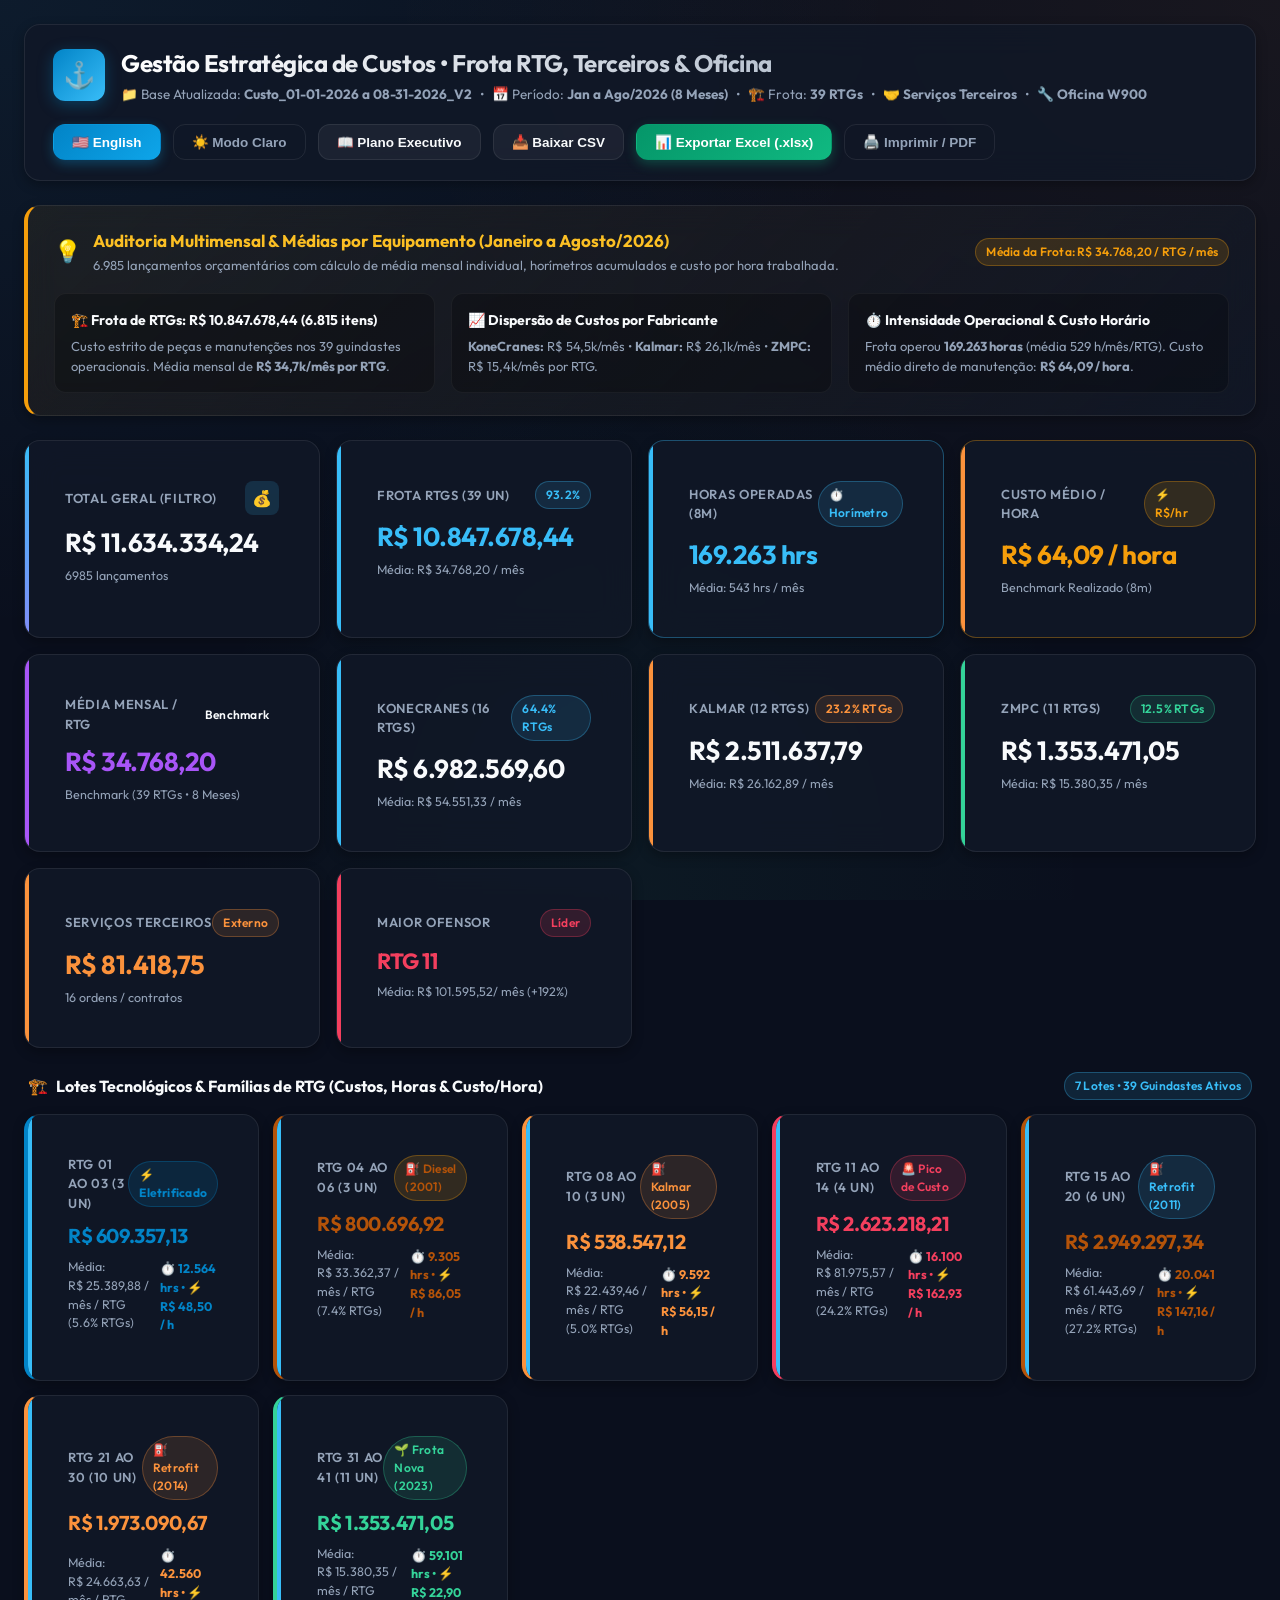
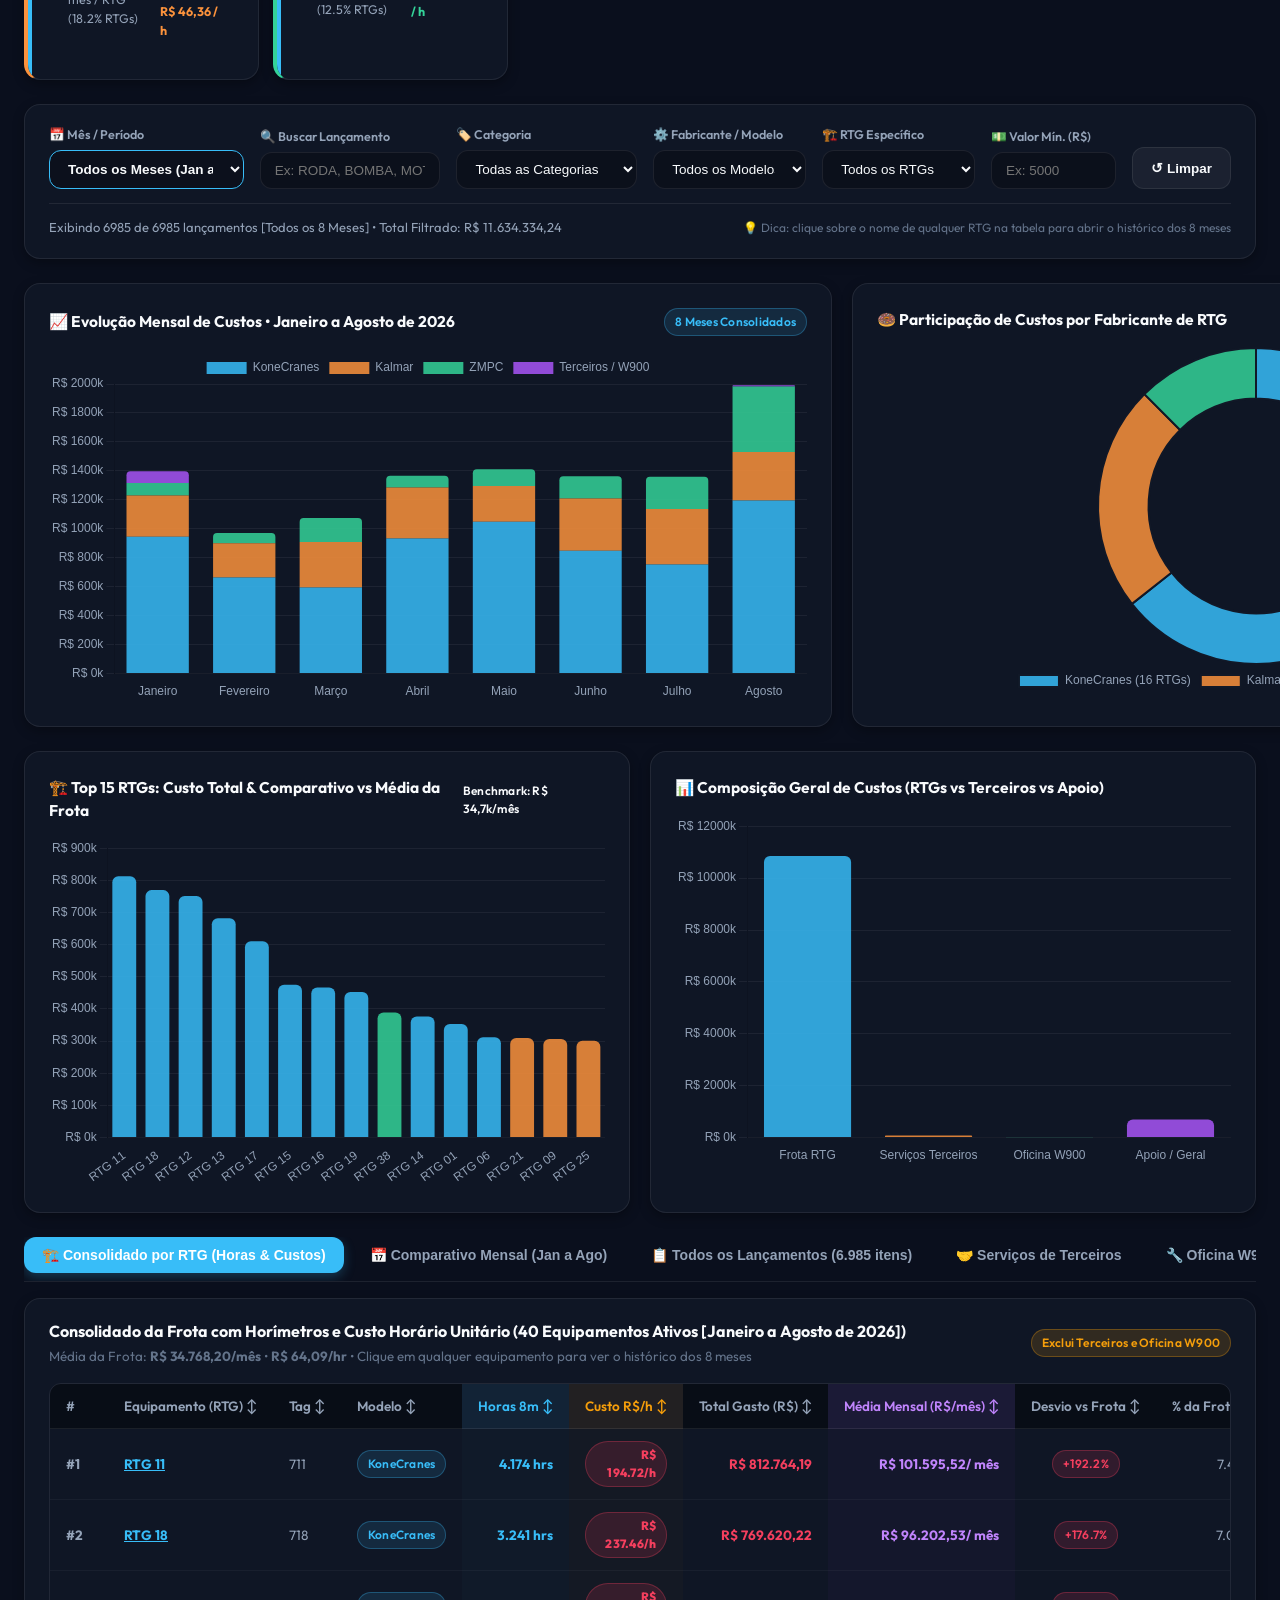
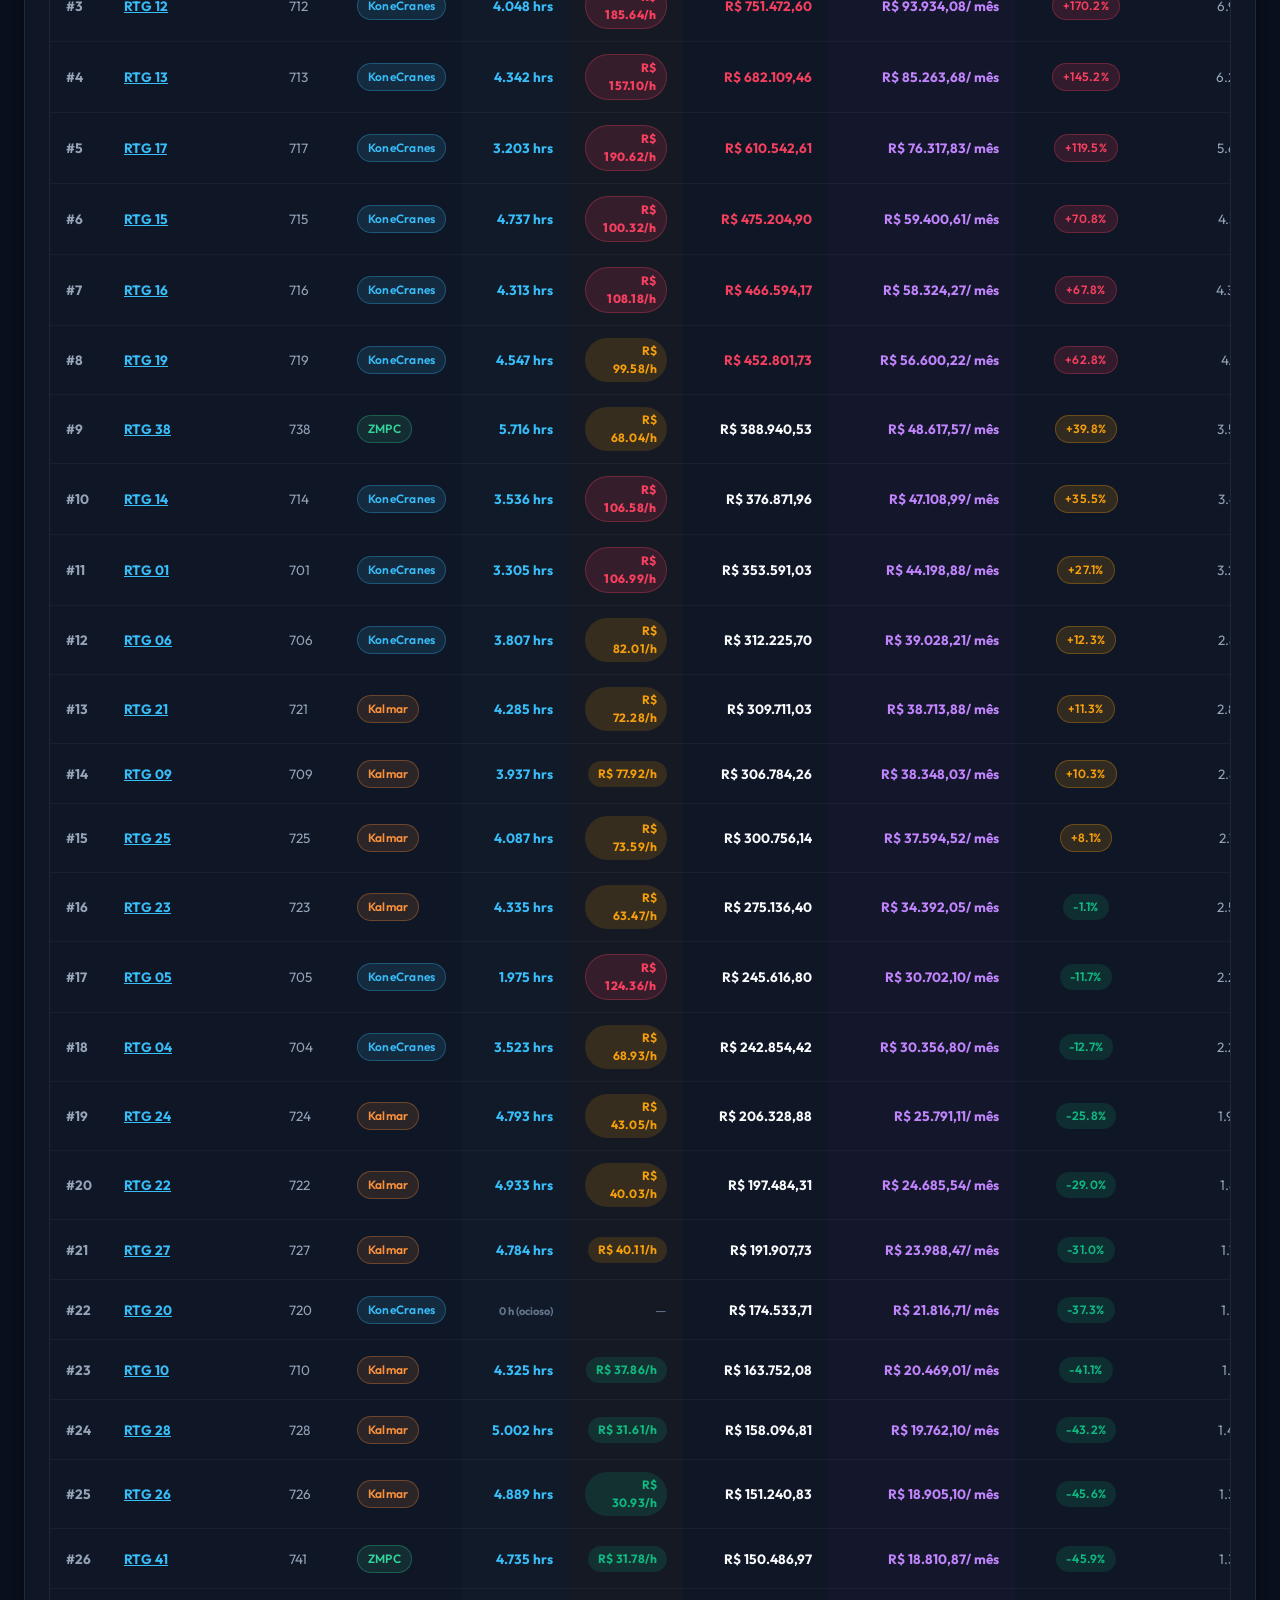
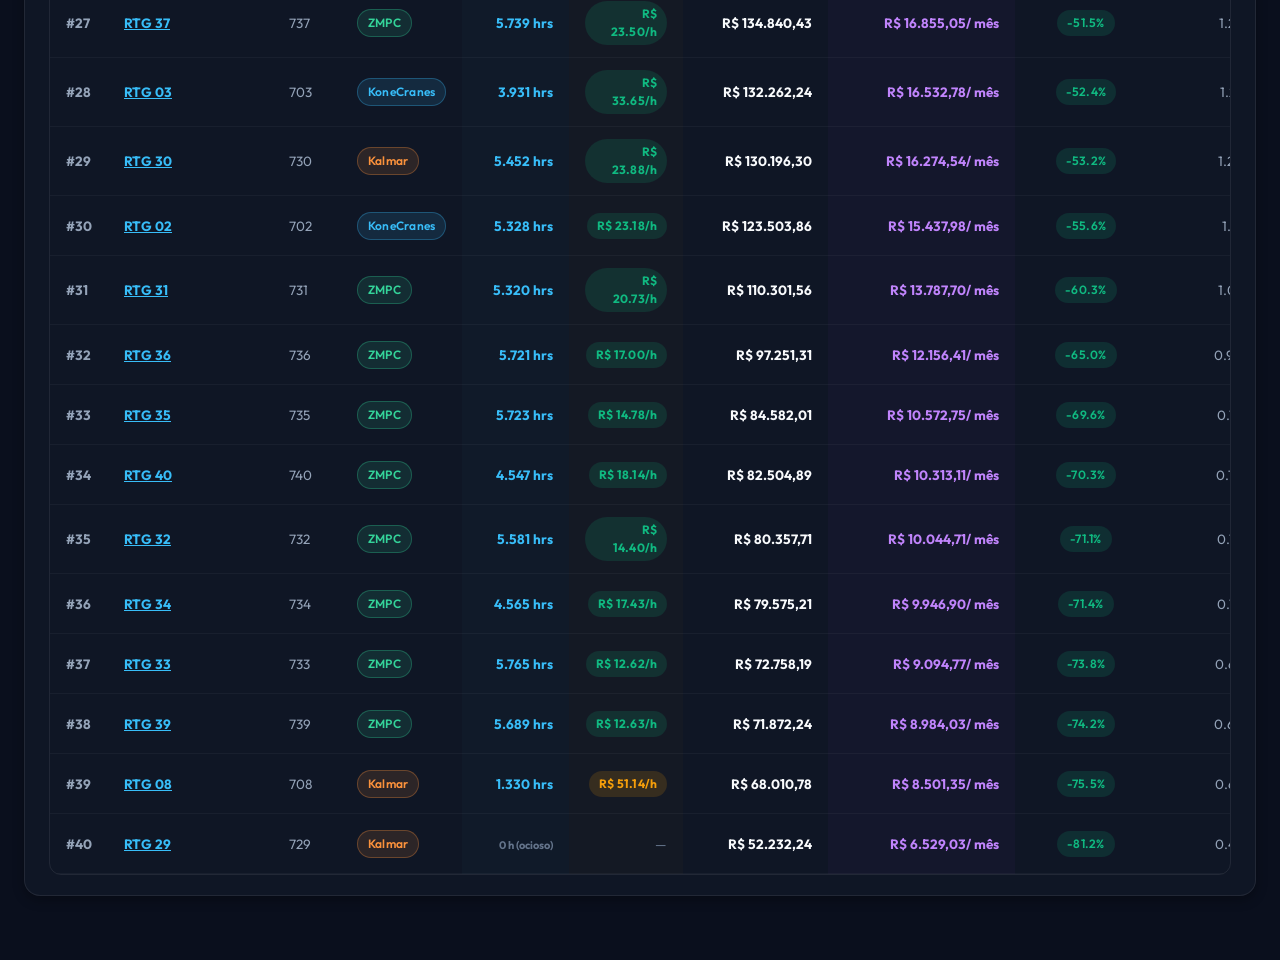
==== index.html @ dbe9b542 "feat: release v2.1 dashboard de custos RTG com 7 familias e horimetros" ====
﻿<!DOCTYPE html>
<html lang="pt-BR" data-theme="dark">
<head>
  <meta charset="UTF-8">
  <meta http-equiv="Content-Type" content="text/html; charset=UTF-8">
  <meta name="viewport" content="width=device-width, initial-scale=1.0">
  <title>Dashboard de Gest&atilde;o de Custos RTG &amp; Terceiros - Base V2 (Jan a Ago/2026)</title>
  
  <!-- Modern Typography -->
  <link rel="preconnect" href="https://fonts.googleapis.com">
  <link rel="preconnect" href="https://fonts.gstatic.com" crossorigin>
  <link href="https://fonts.googleapis.com/css2?family=Outfit:wght@400;500;600;700;800&family=Inter:wght@400;500;600;700&display=swap" rel="stylesheet">

  <!-- Local Chart.js & SheetJS (100% Offline & Standalone) -->
  <script src="chart.umd.min.js"></script>
  <script src="xlsx.full.min.js"></script>

  <!-- Stylesheet -->
  <link rel="stylesheet" href="styles.css">
</head>
<body>

  <div class="app-container">
    
    <!-- Top Header -->
    <header class="glass-panel dashboard-header">
      <div class="brand-section">
        <div class="brand-icon" id="dashboard-logo-icon">&#9875;&#65039;</div>
        <div class="brand-title">
          <h1>Gest&atilde;o Estrat&eacute;gica de Custos &bull; Frota RTG, Terceiros &amp; Oficina</h1>
          <p>
            <span>&#128193; Base Atualizada: <strong>Custo_01-01-2026 a 08-31-2026_V2</strong></span>
            <span>&bull;</span>
            <span>&#128197; Per&iacute;odo: <strong>Jan a Ago/2026 (8 Meses)</strong></span>
            <span>&bull;</span>
            <span>&#127959;&#65039; Frota: <strong>39 RTGs</strong></span>
            <span>&bull;</span>
            <span>&#129309; <strong>Servi&ccedil;os Terceiros</strong></span>
            <span>&bull;</span>
            <span>&#128295; <strong>Oficina W900</strong></span>
          </p>
        </div>
      </div>

      <div class="header-actions">
        <button class="btn btn-primary" id="lang-toggle-btn">&#127482;&#127480; English</button>
        <button class="btn btn-outline" id="theme-toggle-btn">&#9728;&#65039; Alternar Tema</button>
        <button class="btn btn-secondary" id="btn-view-plan">&#128214; Plano Executivo</button>
        <button class="btn btn-secondary" id="btn-export-csv">&#128229; Baixar CSV</button>
        <button class="btn btn-success" id="btn-export-excel">&#128202; Exportar Excel (.xlsx)</button>
        <button class="btn btn-outline" id="btn-print">&#128424;&#65039; Imprimir / PDF</button>
      </div>
    </header>

    <!-- Strategic Diagnostic Alert Banner -->
    <section class="glass-panel diagnostic-banner" id="diagnostic-banner">
      <div class="diagnostic-header">
        <div class="diagnostic-title">
          <span style="font-size: 22px;">&#128161;</span>
          <div>
            <h3 id="banner-title">Auditoria Multimensal &amp; M&eacute;dias por Equipamento (Janeiro a Agosto/2026)</h3>
            <p style="font-size: 13px; color: var(--text-secondary); margin-top: 2px;" id="banner-desc">
              6.985 lan&ccedil;amentos or&ccedil;ament&aacute;rios com c&aacute;lculo de m&eacute;dia mensal individual, hor&iacute;metros acumulados e custo por hora trabalhada.
            </p>
          </div>
        </div>
        <span class="badge badge-warning" id="banner-metric-badge">M&eacute;dia da Frota: R$ 34.768,20 / RTG / m&ecirc;s</span>
      </div>

      <div class="diagnostic-content">
        <div class="diagnostic-item">
          <h4 id="banner-rtg-heading">&#127959;&#65039; Frota de RTGs: R$ 10.847.678,44 (6.815 itens)</h4>
          <p id="banner-rtg-text">
            Custo estrito de pe&ccedil;as e manuten&ccedil;&otilde;es nos 39 guindastes operacionais. M&eacute;dia mensal de <strong>R$ 34,7k/m&ecirc;s por RTG</strong>.
          </p>
        </div>

        <div class="diagnostic-item">
          <h4 id="banner-terceiros-heading">&#128200; Dispers&atilde;o de Custos por Fabricante</h4>
          <p id="banner-terceiros-text">
            <strong>KoneCranes:</strong> R$ 54,5k/m&ecirc;s &bull; <strong>Kalmar:</strong> R$ 26,1k/m&ecirc;s &bull; <strong>ZMPC:</strong> R$ 15,4k/m&ecirc;s por RTG.
          </p>
        </div>

        <div class="diagnostic-item">
          <h4 id="banner-w900-heading">&#9201;&#65039; Intensidade Operacional &amp; Custo Hor&aacute;rio</h4>
          <p id="banner-w900-text">
            Frota operou <strong>169.263 horas</strong> (m&eacute;dia 529 h/m&ecirc;s/RTG). Custo m&eacute;dio direto de manuten&ccedil;&atilde;o: <strong>R$ 64,09 / hora</strong>.
          </p>
        </div>
      </div>
    </section>

    <!-- KPI Metric Cards Grid -->
    <section class="kpi-grid">
      <!-- Total Geral Planilha -->
      <div class="glass-panel kpi-card kpi-total">
        <div class="kpi-header">
          <span class="kpi-title" id="kpi-title-total">Total Geral (Filtro)</span>
          <div class="kpi-icon" style="background: rgba(56, 189, 248, 0.15); color: #38bdf8;">&#128176;</div>
        </div>
        <div class="kpi-value" id="kpi-total-geral">R$ 11.634.334,24</div>
        <div class="kpi-footer" id="kpi-footer-total">6.985 lan&ccedil;amentos</div>
      </div>

      <!-- Frota de RTGs -->
      <div class="glass-panel kpi-card kpi-kone">
        <div class="kpi-header">
          <span class="kpi-title" id="kpi-title-rtg">Frota RTGs (39 Un)</span>
          <span class="badge badge-kone" id="kpi-rtg-pct">93,24%</span>
        </div>
        <div class="kpi-value" id="kpi-rtg-total" style="color: var(--kone-blue);">R$ 10.847.678,44</div>
        <div class="kpi-footer" id="kpi-rtg-footer">M&eacute;dia: R$ 34.768,20 / m&ecirc;s</div>
      </div>

      <!-- Horas Operadas Frota (NOVO CARD DE HORÍMETRO) -->
      <div class="glass-panel kpi-card kpi-kone" style="border-color: rgba(56, 189, 248, 0.35);">
        <div class="kpi-header">
          <span class="kpi-title" id="kpi-title-horas">Horas Operadas (8m)</span>
          <span class="badge badge-kone" id="kpi-horas-badge">&#9201;&#65039; Hor&iacute;metro</span>
        </div>
        <div class="kpi-value" id="kpi-horas-total" style="color: #38bdf8;">169.263 hrs</div>
        <div class="kpi-footer" id="kpi-horas-footer">M&eacute;dia: 529 hrs / m&ecirc;s / RTG</div>
      </div>

      <!-- Custo Médio por Hora (NOVO CARD DE R$/H) -->
      <div class="glass-panel kpi-card kpi-kalmar" style="border-color: rgba(245, 158, 11, 0.35);">
        <div class="kpi-header">
          <span class="kpi-title" id="kpi-title-custohora">Custo M&eacute;dio / Hora</span>
          <span class="badge badge-warning" id="kpi-custohora-badge">&#9889; R$/hr</span>
        </div>
        <div class="kpi-value" id="kpi-custohora-val" style="color: #f59e0b;">R$ 64,09 / hr</div>
        <div class="kpi-footer" id="kpi-custohora-footer">Benchmark Realizado (8m)</div>
      </div>

      <!-- Média Mensal Frota -->
      <div class="glass-panel kpi-card kpi-media">
        <div class="kpi-header">
          <span class="kpi-title" id="kpi-title-media">M&eacute;dia Mensal / RTG</span>
          <span class="badge badge-primary" id="kpi-media-badge">Benchmark</span>
        </div>
        <div class="kpi-value" id="kpi-media-mensal" style="color: #a855f7;">R$ 34.768,20</div>
        <div class="kpi-footer" id="kpi-media-mensal-footer">Meta operacional por RTG</div>
      </div>

      <!-- KoneCranes -->
      <div class="glass-panel kpi-card kpi-kone">
        <div class="kpi-header">
          <span class="kpi-title" id="kpi-title-kone">KoneCranes (16 RTGs)</span>
          <span class="badge badge-kone" id="kpi-kone-pct">64,37% RTGs</span>
        </div>
        <div class="kpi-value" id="kpi-kone-total">R$ 6.982.569,60</div>
        <div class="kpi-footer" id="kpi-kone-footer">M&eacute;dia: R$ 54.551,33 / m&ecirc;s</div>
      </div>

      <!-- Kalmar -->
      <div class="glass-panel kpi-card kpi-kalmar">
        <div class="kpi-header">
          <span class="kpi-title" id="kpi-title-kalmar">Kalmar (12 RTGs)</span>
          <span class="badge badge-kalmar" id="kpi-kalmar-pct">23,15% RTGs</span>
        </div>
        <div class="kpi-value" id="kpi-kalmar-total">R$ 2.511.637,79</div>
        <div class="kpi-footer" id="kpi-kalmar-footer">M&eacute;dia: R$ 26.162,89 / m&ecirc;s</div>
      </div>

      <!-- ZMPC -->
      <div class="glass-panel kpi-card kpi-zmpc">
        <div class="kpi-header">
          <span class="kpi-title" id="kpi-title-zmpc">ZMPC (11 RTGs)</span>
          <span class="badge badge-zmpc" id="kpi-zmpc-pct">12,48% RTGs</span>
        </div>
        <div class="kpi-value" id="kpi-zmpc-total">R$ 1.353.471,05</div>
        <div class="kpi-footer" id="kpi-zmpc-footer">M&eacute;dia: R$ 15.380,35 / m&ecirc;s</div>
      </div>

      <!-- Servicos Terceiros -->
      <div class="glass-panel kpi-card kpi-kalmar">
        <div class="kpi-header">
          <span class="kpi-title" id="kpi-title-terceiros">Servi&ccedil;os Terceiros</span>
          <span class="badge badge-kalmar">Externo</span>
        </div>
        <div class="kpi-value" id="kpi-terceiros-total" style="color: var(--kalmar-orange);">R$ 81.418,75</div>
        <div class="kpi-footer" id="kpi-terceiros-footer">16 ordens / contratos</div>
      </div>

      <!-- RTG Mais Oneroso -->
      <div class="glass-panel kpi-card kpi-critico">
        <div class="kpi-header">
          <span class="kpi-title" id="kpi-title-ofensor">Maior Ofensor</span>
          <span class="badge badge-danger">L&iacute;der</span>
        </div>
        <div class="kpi-value" id="kpi-top-rtg" style="color: var(--danger); font-size: 22px;">RTG 11</div>
        <div class="kpi-footer" id="kpi-top-rtg-footer">M&eacute;dia: R$ 101.595,52 / m&ecirc;s (+192%)</div>
      </div>
    </section>

    <!-- Technology Families Section Header -->
    <div class="family-section-header" style="display: flex; justify-content: space-between; align-items: center; margin: 10px 4px 14px 4px; flex-wrap: wrap; gap: 8px;">
      <h3 style="font-size: 16px; font-weight: 700; color: var(--text-primary); display: flex; align-items: center; gap: 8px; margin: 0;">
        <span>&#127959;&#65039;</span> <span id="family-section-title">Lotes Tecnol&oacute;gicos &amp; Fam&iacute;lias de RTG (Custos, Horas &amp; Custo/Hora)</span>
      </h3>
      <span class="badge badge-kone" id="family-section-badge">7 Lotes &bull; 39 Guindastes Ativos</span>
    </div>

    <!-- 7 Family KPI Cards Grid -->
    <section class="kpi-grid family-kpi-grid" style="grid-template-columns: repeat(auto-fit, minmax(210px, 1fr)); gap: 14px; margin-bottom: 24px;">
      <!-- Família 1: RTG 01-03 -->
      <div class="glass-panel kpi-card" style="border-left: 4px solid #0284c7;">
        <div class="kpi-header">
          <span class="kpi-title" id="fam-title-1">RTG 01 ao 03 (3 un)</span>
          <span class="badge" style="background: rgba(2, 132, 199, 0.15); color: #0284c7; border: 1px solid rgba(2, 132, 199, 0.3); font-weight: 700;" id="fam-badge-1">&#9889; Eletrificado</span>
        </div>
        <div class="kpi-value" id="fam-val-1" style="color: #0284c7; font-size: 20px;">R$ 609.357,13</div>
        <div class="kpi-footer" id="fam-foot-1">
          <div id="fam-sub-1">M&eacute;dia: R$ 25.389,88 / m&ecirc;s / RTG (5,6% RTGs)</div>
          <div id="fam-hours-1" style="margin-top: 4px; color: #0284c7; font-weight: 700;">&#9201;&#65039; 12.564 hrs &bull; &#9889; R$ 48,50 / h</div>
        </div>
      </div>

      <!-- Família 2: RTG 04-06 -->
      <div class="glass-panel kpi-card" style="border-left: 4px solid #b45309;">
        <div class="kpi-header">
          <span class="kpi-title" id="fam-title-2">RTG 04 ao 06 (3 un)</span>
          <span class="badge" style="background: rgba(245, 158, 11, 0.15); color: #b45309; border: 1px solid rgba(245, 158, 11, 0.3);" id="fam-badge-2">&#9981; Diesel (2001)</span>
        </div>
        <div class="kpi-value" id="fam-val-2" style="color: #b45309; font-size: 20px;">R$ 800.696,92</div>
        <div class="kpi-footer" id="fam-foot-2">
          <div id="fam-sub-2">M&eacute;dia: R$ 33.362,37 / m&ecirc;s / RTG (7,4% RTGs)</div>
          <div id="fam-hours-2" style="margin-top: 4px; color: #b45309; font-weight: 700;">&#9201;&#65039; 9.305 hrs &bull; &#9889; R$ 86,05 / h</div>
        </div>
      </div>

      <!-- Família 3: RTG 08-10 -->
      <div class="glass-panel kpi-card" style="border-left: 4px solid var(--kalmar-orange);">
        <div class="kpi-header">
          <span class="kpi-title" id="fam-title-3">RTG 08 ao 10 (3 un)</span>
          <span class="badge badge-kalmar" id="fam-badge-3">&#9981; Kalmar (2005)</span>
        </div>
        <div class="kpi-value" id="fam-val-3" style="color: var(--kalmar-orange); font-size: 20px;">R$ 538.547,12</div>
        <div class="kpi-footer" id="fam-foot-3">
          <div id="fam-sub-3">M&eacute;dia: R$ 22.439,46 / m&ecirc;s / RTG (5,0% RTGs)</div>
          <div id="fam-hours-3" style="margin-top: 4px; color: var(--kalmar-orange); font-weight: 700;">&#9201;&#65039; 9.592 hrs &bull; &#9889; R$ 56,15 / h</div>
        </div>
      </div>

      <!-- Família 4: RTG 11-14 -->
      <div class="glass-panel kpi-card" style="border-left: 4px solid var(--danger);">
        <div class="kpi-header">
          <span class="kpi-title" id="fam-title-4">RTG 11 ao 14 (4 un)</span>
          <span class="badge badge-danger" id="fam-badge-4">&#128680; Pico de Custo</span>
        </div>
        <div class="kpi-value" id="fam-val-4" style="color: var(--danger); font-size: 20px;">R$ 2.623.218,21</div>
        <div class="kpi-footer" id="fam-foot-4">
          <div id="fam-sub-4">M&eacute;dia: R$ 81.975,57 / m&ecirc;s / RTG (24,2% RTGs)</div>
          <div id="fam-hours-4" style="margin-top: 4px; color: var(--danger); font-weight: 700;">&#9201;&#65039; 16.100 hrs &bull; &#9889; R$ 162,93 / h</div>
        </div>
      </div>

      <!-- Família 5: RTG 15-20 -->
      <div class="glass-panel kpi-card" style="border-left: 4px solid #b45309;">
        <div class="kpi-header">
          <span class="kpi-title" id="fam-title-5">RTG 15 ao 20 (6 un)</span>
          <span class="badge badge-kone" id="fam-badge-5">&#9981; Retrofit (2011)</span>
        </div>
        <div class="kpi-value" id="fam-val-5" style="color: #b45309; font-size: 20px;">R$ 2.949.297,34</div>
        <div class="kpi-footer" id="fam-foot-5">
          <div id="fam-sub-5">M&eacute;dia: R$ 61.443,69 / m&ecirc;s / RTG (27,2% RTGs)</div>
          <div id="fam-hours-5" style="margin-top: 4px; color: #b45309; font-weight: 700;">&#9201;&#65039; 20.041 hrs &bull; &#9889; R$ 147,16 / h</div>
        </div>
      </div>

      <!-- Família 6: RTG 21-30 -->
      <div class="glass-panel kpi-card" style="border-left: 4px solid var(--kalmar-orange);">
        <div class="kpi-header">
          <span class="kpi-title" id="fam-title-6">RTG 21 ao 30 (10 un)</span>
          <span class="badge badge-kalmar" id="fam-badge-6">&#9981; Retrofit (2014)</span>
        </div>
        <div class="kpi-value" id="fam-val-6" style="color: var(--kalmar-orange); font-size: 20px;">R$ 1.973.090,67</div>
        <div class="kpi-footer" id="fam-foot-6">
          <div id="fam-sub-6">M&eacute;dia: R$ 24.663,63 / m&ecirc;s / RTG (18,2% RTGs)</div>
          <div id="fam-hours-6" style="margin-top: 4px; color: var(--kalmar-orange); font-weight: 700;">&#9201;&#65039; 42.560 hrs &bull; &#9889; R$ 46,36 / h</div>
        </div>
      </div>

      <!-- Família 7: RTG 31-41 -->
      <div class="glass-panel kpi-card" style="border-left: 4px solid var(--zmpc-green);">
        <div class="kpi-header">
          <span class="kpi-title" id="fam-title-7">RTG 31 ao 41 (11 un)</span>
          <span class="badge badge-zmpc" id="fam-badge-7">&#127793; Frota Nova (2023)</span>
        </div>
        <div class="kpi-value" id="fam-val-7" style="color: var(--zmpc-green); font-size: 20px;">R$ 1.353.471,05</div>
        <div class="kpi-footer" id="fam-foot-7">
          <div id="fam-sub-7">M&eacute;dia: R$ 15.380,35 / m&ecirc;s / RTG (12,5% RTGs)</div>
          <div id="fam-hours-7" style="margin-top: 4px; color: var(--zmpc-green); font-weight: 700;">&#9201;&#65039; 59.101 hrs &bull; &#9889; R$ 22,90 / h</div>
        </div>
      </div>
    </section>

    <!-- Interactive Filters Panel with MONTH FILTER -->
    <section class="glass-panel filters-panel">
      <div class="filters-grid" style="grid-template-columns: 1.4fr 1.3fr 1.3fr 1.1fr 1.1fr 0.9fr auto;">
        
        <!-- Month Filter -->
        <div class="filter-group">
          <label class="filter-label" for="filter-mes">&#128197; Filtrar por M&ecirc;s</label>
          <select id="filter-mes" class="input-control" style="border-color: #38bdf8; font-weight: 600;">
            <option value="ALL">Todos os Meses (Jan a Ago/2026)</option>
            <option value="2026-01">Janeiro / 2026 (R$ 1,40M)</option>
            <option value="2026-02">Fevereiro / 2026 (R$ 998k)</option>
            <option value="2026-03">Mar&ccedil;o / 2026 (R$ 1,19M)</option>
            <option value="2026-04">Abril / 2026 (R$ 1,48M)</option>
            <option value="2026-05">Maio / 2026 (R$ 1,46M)</option>
            <option value="2026-06">Junho / 2026 (R$ 1,48M)</option>
            <option value="2026-07">Julho / 2026 (R$ 1,52M)</option>
            <option value="2026-08">Agosto / 2026 (R$ 2,11M)</option>
          </select>
        </div>

        <div class="filter-group">
          <label class="filter-label" for="filter-search">&#128269; Busca (Material, Fornecedor, RTG)</label>
          <input type="text" id="filter-search" class="input-control" placeholder="Ex: RODA, BOMBA, MOTOR, 711...">
        </div>

        <div class="filter-group">
          <label class="filter-label" for="filter-categoria">&#128194; Categoria / Destina&ccedil;&atilde;o</label>
          <select id="filter-categoria" class="input-control">
            <option value="ALL">Todas as Categorias</option>
            <option value="RTG">Somente Frota de RTGs (701 a 741)</option>
            <option value="SERVICO_TERCEIRO">Somente Servi&ccedil;os de Terceiros</option>
            <option value="OFICINA_W900">Somente Oficina / Apoio W900</option>
            <option value="APOIO_F316">Equipamento de Apoio F316</option>
            <option value="NAO_ALOCADO">Manuten&ccedil;&atilde;o Geral N&atilde;o Alocada</option>
          </select>
        </div>

        <div class="filter-group">
          <label class="filter-label" for="filter-modelo">&#127981; Fabricante / Modelo</label>
          <select id="filter-modelo" class="input-control">
            <option value="ALL">Todos os Modelos</option>
            <option value="KoneCranes">KoneCranes (RTG 01-06 &amp; 11-20)</option>
            <option value="Kalmar">Kalmar (RTG 08-10 &amp; 21-30)</option>
            <option value="ZMPC">ZMPC (RTG 31-41)</option>
          </select>
        </div>

        <div class="filter-group">
          <label class="filter-label" for="filter-equipamento">&#127959;&#65039; RTG Espec&iacute;fico</label>
          <select id="filter-equipamento" class="input-control">
            <option value="ALL">Todos os RTGs</option>
          </select>
        </div>

        <div class="filter-group">
          <label class="filter-label" for="filter-min-val">&#128181; Valor M&iacute;n. (R$)</label>
          <input type="number" id="filter-min-val" class="input-control" placeholder="Ex: 5000">
        </div>

        <div>
          <button class="btn btn-secondary" id="btn-reset-filters" style="width: 100%; height: 42px;">&#8634; Limpar</button>
        </div>
      </div>

      <div class="filter-status-bar">
        <span id="status-counter">Carregando dados da Base V2...</span>
        <span style="font-size: 12px; color: var(--text-muted);">&#128161; Dica: clique sobre o nome de qualquer RTG na tabela para abrir o hist&oacute;rico dos 8 meses</span>
      </div>
    </section>

    <!-- Main Charts Section -->
    <section class="charts-grid">
      <!-- Monthly Evolution Chart -->
      <div class="glass-panel chart-card">
        <div class="chart-header">
          <div class="chart-title">
            <span>&#128200; Evolu&ccedil;&atilde;o Mensal de Custos &bull; Janeiro a Agosto de 2026</span>
          </div>
          <div>
            <span class="badge badge-kone">8 Meses Consolidados</span>
          </div>
        </div>
        <div class="chart-wrapper">
          <canvas id="chart-evolucao-mensal"></canvas>
        </div>
      </div>

      <!-- Model Share Donut Chart -->
      <div class="glass-panel chart-card">
        <div class="chart-header">
          <div class="chart-title">
            <span>&#127849; Participa&ccedil;&atilde;o de Custos por Fabricante de RTG</span>
          </div>
        </div>
        <div class="chart-wrapper">
          <canvas id="chart-modelos"></canvas>
        </div>
      </div>
    </section>

    <!-- Secondary Charts Section -->
    <section class="secondary-charts-grid">
      <!-- Top RTGs Ranking Chart with Benchmark Line -->
      <div class="glass-panel chart-card">
        <div class="chart-header">
          <div class="chart-title">
            <span id="chart-equip-title">&#127959;&#65039; Top 15 RTGs: Custo Total &amp; Comparativo vs M&eacute;dia da Frota</span>
          </div>
          <div>
            <span class="badge badge-media">Benchmark: R$ 34,7k/m&ecirc;s</span>
          </div>
        </div>
        <div class="chart-wrapper">
          <canvas id="chart-equipamentos"></canvas>
        </div>
      </div>

      <!-- Split Chart -->
      <div class="glass-panel chart-card">
        <div class="chart-header">
          <div class="chart-title">
            <span>&#128202; Composi&ccedil;&atilde;o Geral de Custos (RTGs vs Terceiros vs Apoio)</span>
          </div>
        </div>
        <div class="chart-wrapper">
          <canvas id="chart-composicao-geral"></canvas>
        </div>
      </div>
    </section>

    <!-- Tabs Navigation -->
    <div class="tabs-container">
      <button class="tab-btn active" data-tab="ranking" id="tab-btn-ranking">
        &#127959;&#65039; Consolidado por RTG (M&eacute;dias &amp; Ranking)
      </button>
      <button class="tab-btn" data-tab="mensal" id="tab-btn-mensal">
        &#128197; Comparativo Mensal (Jan a Ago)
      </button>
      <button class="tab-btn" data-tab="lancamentos" id="tab-btn-lancamentos">
        &#128203; Todos os Lan&ccedil;amentos (6.985 itens)
      </button>
      <button class="tab-btn" data-tab="terceiros" id="tab-btn-terceiros">
        &#129309; Servi&ccedil;os de Terceiros
      </button>
      <button class="tab-btn" data-tab="w900" id="tab-btn-w900">
        &#128295; Oficina W900 (Apoio)
      </button>
      <button class="tab-btn" data-tab="materiais" id="tab-btn-materiais">
        &#128297; Top Pe&ccedil;as de RTG
      </button>
      <button class="tab-btn" data-tab="diagnostico" id="tab-btn-diagnostico">
        &#128196; Plano Executivo &amp; An&aacute;lise
      </button>
    </div>

    <!-- Tab Content / Table Card -->
    <section class="glass-panel table-card" id="tab-content-area">
      <!-- Injected dynamically via app.js -->
    </section>

  </div>

  <!-- Modal for Comprehensive Analysis Plan -->
  <div class="modal-overlay" id="plan-modal">
    <div class="modal-container">
      <button class="modal-close" id="modal-close-btn">&times;</button>
      <h2 style="color: var(--kone-blue); margin-bottom: 8px;">Relat&oacute;rio de Auditoria de Custos &bull; Planilha V2 (8 Meses)</h2>
      <p style="color: var(--text-secondary); margin-bottom: 20px;">
        An&aacute;lise multimensal de despesas, tend&ecirc;ncias or&ccedil;ament&aacute;rias e m&eacute;dias mensais da frota de RTGs.
      </p>

      <div style="line-height: 1.8; color: var(--text-secondary); font-size: 14px;">
        <h3 style="color: var(--text-primary); margin-top: 16px;">1. Metodologia da M&eacute;dia Mensal por RTG</h3>
        <p>
          A m&eacute;dia mensal de cada RTG &eacute; apurada dividindo o custo total acumulado pelos 8 meses do per&iacute;odo (Janeiro a Agosto de 2026).
          A m&eacute;dia global da frota operacional &eacute; de <strong>R$ 34.768,20 / m&ecirc;s por guindaste</strong>.
        </p>

        <h3 style="color: var(--text-primary); margin-top: 20px;">2. Benchmarks por Fabricante</h3>
        <ul style="margin-left: 24px; margin-top: 8px;">
          <li><strong>KoneCranes (16 RTGs):</strong> R$ 54.551,33 / RTG / m&ecirc;s (+56,9% acima da m&eacute;dia da frota).</li>
          <li><strong>Kalmar (12 RTGs):</strong> R$ 26.162,89 / RTG / m&ecirc;s (-24,8% abaixo da m&eacute;dia da frota).</li>
          <li><strong>ZMPC (11 RTGs):</strong> R$ 15.380,35 / RTG / m&ecirc;s (-55,8% abaixo da m&eacute;dia da frota).</li>
        </ul>

        <h3 style="color: var(--text-primary); margin-top: 20px;">3. Os 5 Maiores Ofensores Mensais</h3>
        <p>
          Os RTGs <strong>11 (R$ 101,6k/m&ecirc;s)</strong>, <strong>18 (R$ 96,2k/m&ecirc;s)</strong>, <strong>12 (R$ 93,9k/m&ecirc;s)</strong>, <strong>13 (R$ 85,3k/m&ecirc;s)</strong> e <strong>17 (R$ 76,3k/m&ecirc;s)</strong> operam com m&eacute;dias mensais de duas a quase tr&ecirc;s vezes superiores ao padr&atilde;o da frota.
        </p>

        <div style="margin-top: 24px; text-align: right;">
          <button class="btn btn-primary" onclick="document.getElementById('plan-modal').style.display='none'">Fechar Relat&oacute;rio</button>
        </div>
      </div>
    </div>
  </div>

  <!-- Modal for RTG Monthly Drill-down (NOVO MODAL) -->
  <div class="modal-overlay" id="rtg-modal" style="display: none;">
    <div class="modal-container" style="max-width: 780px;">
      <button class="modal-close" onclick="document.getElementById('rtg-modal').style.display='none'">&times;</button>
      <div id="rtg-modal-content">
        <!-- Injected dynamically via app.js -->
      </div>
    </div>
  </div>

  <!-- Load Data & Controller Scripts -->
  <script src="rtg_complete_data.js"></script>
  <script src="app.js"></script>
</body>
</html>
---- styles.css ----
/* ==========================================================================
   Design System & Modern Styling - Dashboard de Custos RTG
   ========================================================================== */

:root {
  --bg-primary: #0a0f1d;
  --bg-secondary: #111827;
  --bg-card: rgba(17, 24, 39, 0.85);
  --bg-card-hover: rgba(30, 41, 59, 0.95);
  --border-color: rgba(255, 255, 255, 0.08);
  --border-highlight: rgba(56, 189, 248, 0.3);

  --text-primary: #f8fafc;
  --text-secondary: #94a3b8;
  --text-muted: #64748b;

  /* Brand & Model Colors */
  --kone-blue: #38bdf8;
  --kone-blue-glow: rgba(56, 189, 248, 0.25);
  --kalmar-orange: #fb923c;
  --kalmar-orange-glow: rgba(251, 146, 60, 0.25);
  --zmpc-green: #34d399;
  --zmpc-green-glow: rgba(52, 211, 153, 0.25);

  --danger: #f43f5e;
  --danger-glow: rgba(244, 63, 94, 0.2);
  --warning: #f59e0b;
  --success: #10b981;

  --shadow-sm: 0 2px 4px rgba(0, 0, 0, 0.2);
  --shadow-md: 0 4px 12px rgba(0, 0, 0, 0.3);
  --shadow-lg: 0 10px 25px -5px rgba(0, 0, 0, 0.4), 0 8px 10px -6px rgba(0, 0, 0, 0.3);
  --glow-primary: 0 0 20px rgba(56, 189, 248, 0.15);

  --radius-sm: 8px;
  --radius-md: 12px;
  --radius-lg: 16px;
  --radius-xl: 24px;

  --transition: all 0.25s cubic-bezier(0.4, 0, 0.2, 1);
}

/* Light Theme Variables */
[data-theme="light"] {
  --bg-primary: #f1f5f9;
  --bg-secondary: #ffffff;
  --bg-card: rgba(255, 255, 255, 0.95);
  --bg-card-hover: #ffffff;
  --border-color: rgba(0, 0, 0, 0.08);
  --border-highlight: rgba(14, 165, 233, 0.4);

  --text-primary: #0f172a;
  --text-secondary: #475569;
  --text-muted: #94a3b8;

  --kone-blue: #0284c7;
  --kalmar-orange: #ea580c;
  --zmpc-green: #059669;

  --shadow-md: 0 4px 12px rgba(0, 0, 0, 0.05);
  --shadow-lg: 0 10px 25px -5px rgba(0, 0, 0, 0.08);
  --glow-primary: 0 0 20px rgba(2, 132, 199, 0.1);
}

* {
  box-sizing: border-box;
  margin: 0;
  padding: 0;
}

body {
  font-family: 'Outfit', 'Inter', -apple-system, BlinkMacSystemFont, "Segoe UI", Roboto, sans-serif;
  background-color: var(--bg-primary);
  color: var(--text-primary);
  min-height: 100vh;
  line-height: 1.5;
  -webkit-font-smoothing: antialiased;
  background-image:
    radial-gradient(at 0% 0%, rgba(56, 189, 248, 0.07) 0px, transparent 50%),
    radial-gradient(at 100% 0%, rgba(251, 146, 60, 0.06) 0px, transparent 50%),
    radial-gradient(at 50% 100%, rgba(52, 211, 153, 0.05) 0px, transparent 50%);
  background-attachment: fixed;
}

/* Container */
.app-container {
  max-width: 1680px;
  margin: 0 auto;
  padding: 24px;
}

/* Glassmorphism Surface */
.glass-panel {
  background: var(--bg-card);
  backdrop-filter: blur(16px);
  -webkit-backdrop-filter: blur(16px);
  border: 1px solid var(--border-color);
  border-radius: var(--radius-lg);
  box-shadow: var(--shadow-md);
  transition: var(--transition);
}

.glass-panel:hover {
  border-color: var(--border-highlight);
}

/* Header */
.dashboard-header {
  display: flex;
  justify-content: space-between;
  align-items: center;
  flex-wrap: wrap;
  gap: 20px;
  padding: 20px 28px;
  margin-bottom: 24px;
}

.brand-section {
  display: flex;
  align-items: center;
  gap: 16px;
}

.brand-icon {
  width: 52px;
  height: 52px;
  border-radius: var(--radius-md);
  background: linear-gradient(135deg, #0284c7, #38bdf8);
  display: flex;
  align-items: center;
  justify-content: center;
  color: white;
  font-size: 26px;
  box-shadow: 0 4px 15px rgba(2, 132, 199, 0.35);
}

.brand-title h1 {
  font-size: 24px;
  font-weight: 700;
  letter-spacing: -0.02em;
  background: linear-gradient(to right, #ffffff, #94a3b8);
  -webkit-background-clip: text;
  -webkit-text-fill-color: transparent;
}

[data-theme="light"] .brand-title h1 {
  background: linear-gradient(to right, #0f172a, #334155);
  -webkit-background-clip: text;
  -webkit-text-fill-color: transparent;
}

.brand-title p {
  color: var(--text-secondary);
  font-size: 13.5px;
  display: flex;
  align-items: center;
  gap: 8px;
  margin-top: 3px;
}

.header-actions {
  display: flex;
  align-items: center;
  gap: 12px;
  flex-wrap: wrap;
}

/* Buttons */
.btn {
  display: inline-flex;
  align-items: center;
  gap: 8px;
  padding: 9px 18px;
  border-radius: var(--radius-md);
  font-size: 13.5px;
  font-weight: 600;
  cursor: pointer;
  border: 1px solid transparent;
  transition: var(--transition);
  text-decoration: none;
}

.btn-primary {
  background: linear-gradient(135deg, #0284c7, #0ea5e9);
  color: white;
  box-shadow: 0 4px 12px rgba(14, 165, 233, 0.3);
}

.btn-primary:hover {
  background: linear-gradient(135deg, #0369a1, #0284c7);
  transform: translateY(-1px);
  box-shadow: 0 6px 16px rgba(14, 165, 233, 0.4);
}

.btn-secondary {
  background: rgba(255, 255, 255, 0.05);
  color: var(--text-primary);
  border-color: var(--border-color);
}

.btn-secondary:hover {
  background: rgba(255, 255, 255, 0.1);
  border-color: var(--text-secondary);
  transform: translateY(-1px);
}

.btn-success {
  background: linear-gradient(135deg, #059669, #10b981);
  color: white;
  box-shadow: 0 4px 12px rgba(16, 185, 129, 0.3);
}

.btn-success:hover {
  background: linear-gradient(135deg, #047857, #059669);
  transform: translateY(-1px);
}

.btn-outline {
  background: transparent;
  border: 1px solid var(--border-color);
  color: var(--text-secondary);
}

.btn-outline:hover {
  border-color: var(--kone-blue);
  color: var(--text-primary);
}

/* Badges */
.badge {
  display: inline-flex;
  align-items: center;
  gap: 6px;
  padding: 4px 10px;
  border-radius: 9999px;
  font-size: 12px;
  font-weight: 600;
  letter-spacing: 0.02em;
}

.badge-kone {
  background: rgba(56, 189, 248, 0.12);
  color: var(--kone-blue);
  border: 1px solid rgba(56, 189, 248, 0.3);
}

.badge-kalmar {
  background: rgba(251, 146, 60, 0.12);
  color: var(--kalmar-orange);
  border: 1px solid rgba(251, 146, 60, 0.3);
}

.badge-zmpc {
  background: rgba(52, 211, 153, 0.12);
  color: var(--zmpc-green);
  border: 1px solid rgba(52, 211, 153, 0.3);
}

.badge-danger {
  background: rgba(244, 63, 94, 0.15);
  color: var(--danger);
  border: 1px solid rgba(244, 63, 94, 0.3);
}

.badge-warning {
  background: rgba(245, 158, 11, 0.15);
  color: var(--warning);
  border: 1px solid rgba(245, 158, 11, 0.3);
}

/* KPI Cards Grid */
.kpi-grid {
  display: grid;
  grid-template-columns: repeat(auto-fit, minmax(240px, 1fr));
  gap: 16px;
  margin-bottom: 24px;
}

.kpi-card {
  padding: 40px;
  position: relative;
  overflow: hidden;
}

.kpi-card::before {
  content: '';
  position: absolute;
  top: 0;
  left: 0;
  width: 4px;
  height: 100%;
  background: var(--kone-blue);
  border-radius: 4px 0 0 4px;
}

.kpi-card.kpi-total::before {
  background: linear-gradient(to bottom, #38bdf8, #818cf8);
}

.kpi-card.kpi-kone::before {
  background: var(--kone-blue);
}

.kpi-card.kpi-kalmar::before {
  background: var(--kalmar-orange);
}

.kpi-card.kpi-zmpc::before {
  background: var(--zmpc-green);
}

.kpi-card.kpi-critico::before {
  background: var(--danger);
}

.kpi-card.kpi-media::before {
  background: #a855f7;
}

.kpi-header {
  display: flex;
  justify-content: space-between;
  align-items: center;
  margin-bottom: 8px;
}

.kpi-title {
  font-size: 13px;
  font-weight: 600;
  text-transform: uppercase;
  letter-spacing: 0.05em;
  color: var(--text-secondary);
}

.kpi-icon {
  width: 34px;
  height: 34px;
  border-radius: var(--radius-sm);
  display: flex;
  align-items: center;
  justify-content: center;
  font-size: 16px;
}

.kpi-value {
  font-size: 26px;
  font-weight: 700;
  letter-spacing: -0.02em;
  color: var(--text-primary);
  margin-bottom: 4px;
}

.kpi-footer {
  font-size: 12.5px;
  color: var(--text-secondary);
  display: flex;
  align-items: center;
  gap: 6px;
}

/* Strategic Diagnostic Banner */
.diagnostic-banner {
  padding: 22px 26px;
  margin-bottom: 24px;
  border-left: 4px solid #f59e0b;
  background: linear-gradient(135deg, rgba(245, 158, 11, 0.07), rgba(17, 24, 39, 0.8));
}

.diagnostic-header {
  display: flex;
  align-items: center;
  justify-content: space-between;
  cursor: pointer;
}

.diagnostic-title {
  display: flex;
  align-items: center;
  gap: 12px;
}

.diagnostic-title h3 {
  font-size: 17px;
  font-weight: 700;
  color: #fbbf24;
}

.diagnostic-content {
  margin-top: 18px;
  display: grid;
  grid-template-columns: repeat(auto-fit, minmax(320px, 1fr));
  gap: 16px;
}

.diagnostic-item {
  background: rgba(0, 0, 0, 0.25);
  padding: 16px;
  border-radius: var(--radius-md);
  border: 1px solid rgba(255, 255, 255, 0.05);
}

.diagnostic-item h4 {
  font-size: 14px;
  font-weight: 700;
  margin-bottom: 6px;
  display: flex;
  align-items: center;
  gap: 8px;
}

.diagnostic-item p {
  font-size: 13px;
  color: var(--text-secondary);
  line-height: 1.5;
}

/* Filters Control Panel */
.filters-panel {
  padding: 20px 24px;
  margin-bottom: 24px;
}

.filters-grid {
  display: grid;
  grid-template-columns: 2fr 1.5fr 1fr 1fr auto;
  gap: 16px;
  align-items: end;
}

@media (max-width: 1024px) {
  .filters-grid {
    grid-template-columns: 1fr 1fr;
  }
}

@media (max-width: 640px) {
  .filters-grid {
    grid-template-columns: 1fr;
  }
}

.filter-group {
  display: flex;
  flex-direction: column;
  gap: 6px;
}

.filter-label {
  font-size: 12.5px;
  font-weight: 600;
  color: var(--text-secondary);
}

.input-control {
  background: rgba(0, 0, 0, 0.25);
  border: 1px solid var(--border-color);
  border-radius: var(--radius-md);
  padding: 10px 14px;
  color: var(--text-primary);
  font-size: 13.5px;
  outline: none;
  transition: var(--transition);
  width: 100%;
}

.input-control:focus {
  border-color: var(--kone-blue);
  box-shadow: 0 0 0 3px rgba(56, 189, 248, 0.15);
}

.filter-status-bar {
  display: flex;
  justify-content: space-between;
  align-items: center;
  margin-top: 14px;
  padding-top: 14px;
  border-top: 1px solid var(--border-color);
  font-size: 13px;
  color: var(--text-secondary);
}

/* Charts Grid */
.charts-grid {
  display: grid;
  grid-template-columns: 2fr 1fr;
  gap: 20px;
  margin-bottom: 24px;
}

@media (max-width: 1100px) {
  .charts-grid {
    grid-template-columns: 1fr;
  }
}

.chart-card {
  padding: 24px;
  display: flex;
  flex-direction: column;
  min-height: 440px;
}

.chart-header {
  display: flex;
  justify-content: space-between;
  align-items: center;
  margin-bottom: 16px;
}

.chart-title {
  font-size: 15.5px;
  font-weight: 700;
  color: var(--text-primary);
  display: flex;
  align-items: center;
  gap: 8px;
}

.chart-wrapper {
  position: relative;
  width: 100%;
  height: 350px;
  min-height: 350px;
}

/* Secondary Charts Grid */
.secondary-charts-grid {
  display: grid;
  grid-template-columns: 1fr 1fr;
  gap: 20px;
  margin-bottom: 24px;
}

@media (max-width: 900px) {
  .secondary-charts-grid {
    grid-template-columns: 1fr;
  }
}

/* Navigation Tabs */
.tabs-container {
  display: flex;
  gap: 8px;
  margin-bottom: 16px;
  border-bottom: 1px solid var(--border-color);
  padding-bottom: 8px;
  overflow-x: auto;
}

.tab-btn {
  background: transparent;
  border: none;
  padding: 10px 18px;
  border-radius: var(--radius-md);
  font-size: 14px;
  font-weight: 600;
  color: var(--text-secondary);
  cursor: pointer;
  transition: var(--transition);
  display: flex;
  align-items: center;
  gap: 8px;
  white-space: nowrap;
}

.tab-btn:hover {
  color: var(--text-primary);
  background: rgba(255, 255, 255, 0.04);
}

.tab-btn.active {
  color: white;
  background: var(--kone-blue);
  box-shadow: 0 4px 12px rgba(56, 189, 248, 0.25);
}

/* Table Card */
.table-card {
  padding: 20px 24px;
  margin-bottom: 40px;
}

.table-header {
  display: flex;
  justify-content: space-between;
  align-items: center;
  margin-bottom: 16px;
  flex-wrap: wrap;
  gap: 12px;
}

.table-responsive {
  overflow-x: auto;
  border-radius: var(--radius-md);
  border: 1px solid var(--border-color);
}

.data-table {
  width: 100%;
  border-collapse: collapse;
  text-align: left;
  font-size: 13.5px;
}

.data-table th {
  background: rgba(0, 0, 0, 0.4);
  color: var(--text-secondary);
  font-weight: 600;
  padding: 12px 16px;
  border-bottom: 1px solid var(--border-color);
  user-select: none;
  cursor: pointer;
  white-space: nowrap;
}

.data-table th:hover {
  color: var(--text-primary);
}

.data-table td {
  padding: 12px 16px;
  border-bottom: 1px solid rgba(255, 255, 255, 0.04);
  color: var(--text-secondary);
}

.data-table tbody tr {
  transition: var(--transition);
}

.data-table tbody tr:hover {
  background: rgba(255, 255, 255, 0.03);
  color: var(--text-primary);
}

.val-critical {
  color: var(--danger);
  font-weight: 700;
}

.val-high {
  color: var(--warning);
  font-weight: 600;
}

.val-positive {
  color: var(--text-primary);
  font-weight: 600;
}

.val-negative {
  color: #38bdf8;
  font-style: italic;
}

/* Pagination */
.pagination-container {
  display: flex;
  justify-content: space-between;
  align-items: center;
  margin-top: 16px;
  flex-wrap: wrap;
  gap: 12px;
  font-size: 13px;
  color: var(--text-secondary);
}

.pagination-controls {
  display: flex;
  gap: 6px;
}

.page-btn {
  background: rgba(0, 0, 0, 0.2);
  border: 1px solid var(--border-color);
  color: var(--text-secondary);
  padding: 6px 12px;
  border-radius: var(--radius-sm);
  cursor: pointer;
  transition: var(--transition);
}

.page-btn:hover:not(:disabled) {
  border-color: var(--kone-blue);
  color: var(--text-primary);
}

.page-btn.active {
  background: var(--kone-blue);
  color: white;
  border-color: var(--kone-blue);
}

.page-btn:disabled {
  opacity: 0.4;
  cursor: not-allowed;
}

/* Modal */
.modal-overlay {
  position: fixed;
  top: 0;
  left: 0;
  right: 0;
  bottom: 0;
  background: rgba(0, 0, 0, 0.75);
  backdrop-filter: blur(8px);
  display: none;
  justify-content: center;
  align-items: center;
  z-index: 1000;
  padding: 20px;
}

.modal-container {
  background: var(--bg-secondary);
  border: 1px solid var(--border-color);
  border-radius: var(--radius-lg);
  max-width: 800px;
  width: 100%;
  max-height: 90vh;
  overflow-y: auto;
  box-shadow: var(--shadow-lg);
  padding: 28px;
  position: relative;
}

.modal-close {
  position: absolute;
  top: 20px;
  right: 20px;
  background: transparent;
  border: none;
  color: var(--text-secondary);
  font-size: 24px;
  cursor: pointer;
}

.modal-close:hover {
  color: var(--text-primary);
}

/* Print Styles */
@media print {
  body {
    background: white;
    color: black;
  }

  .header-actions,
  .filters-panel,
  .pagination-container,
  .tabs-container {
    display: none !important;
  }

  .glass-panel {
    border: 1px solid #ccc;
    background: white !important;
    box-shadow: none !important;
  }

  .charts-grid,
  .secondary-charts-grid {
    grid-template-columns: 1fr !important;
  }
}
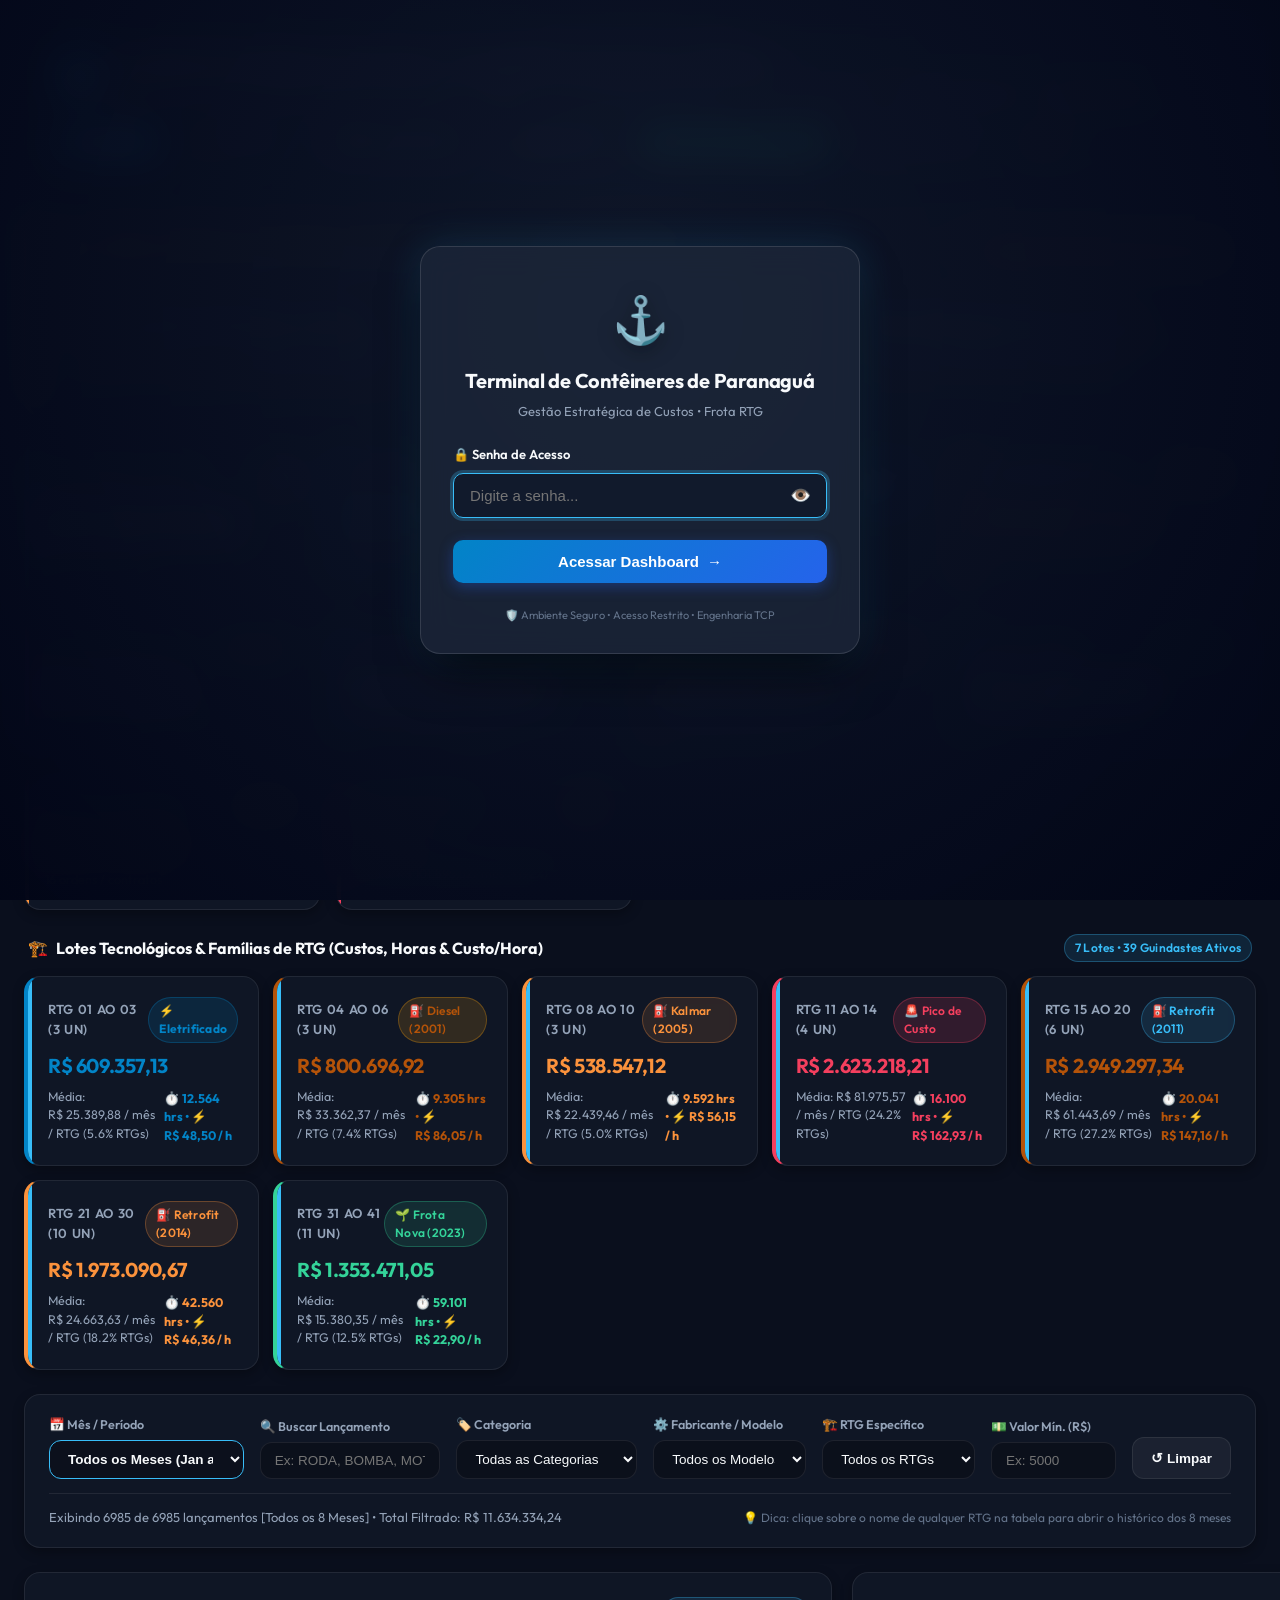
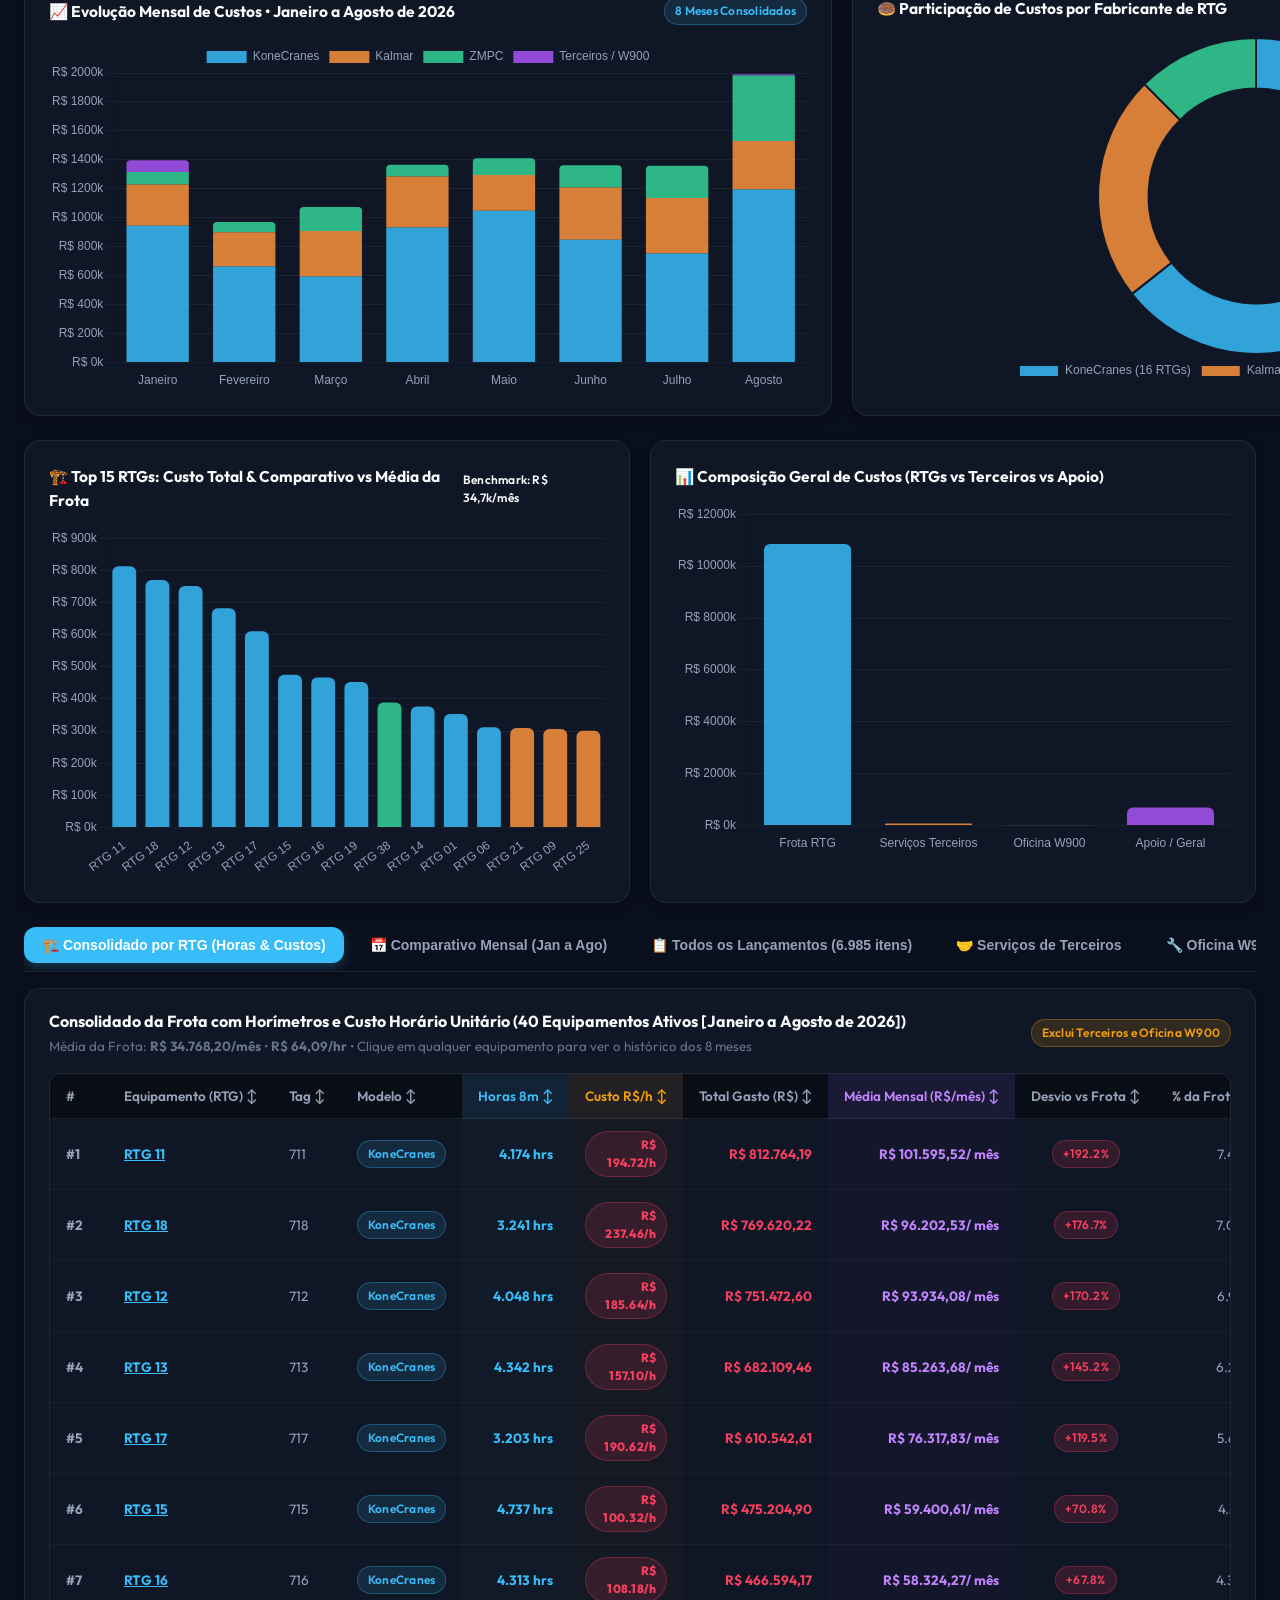
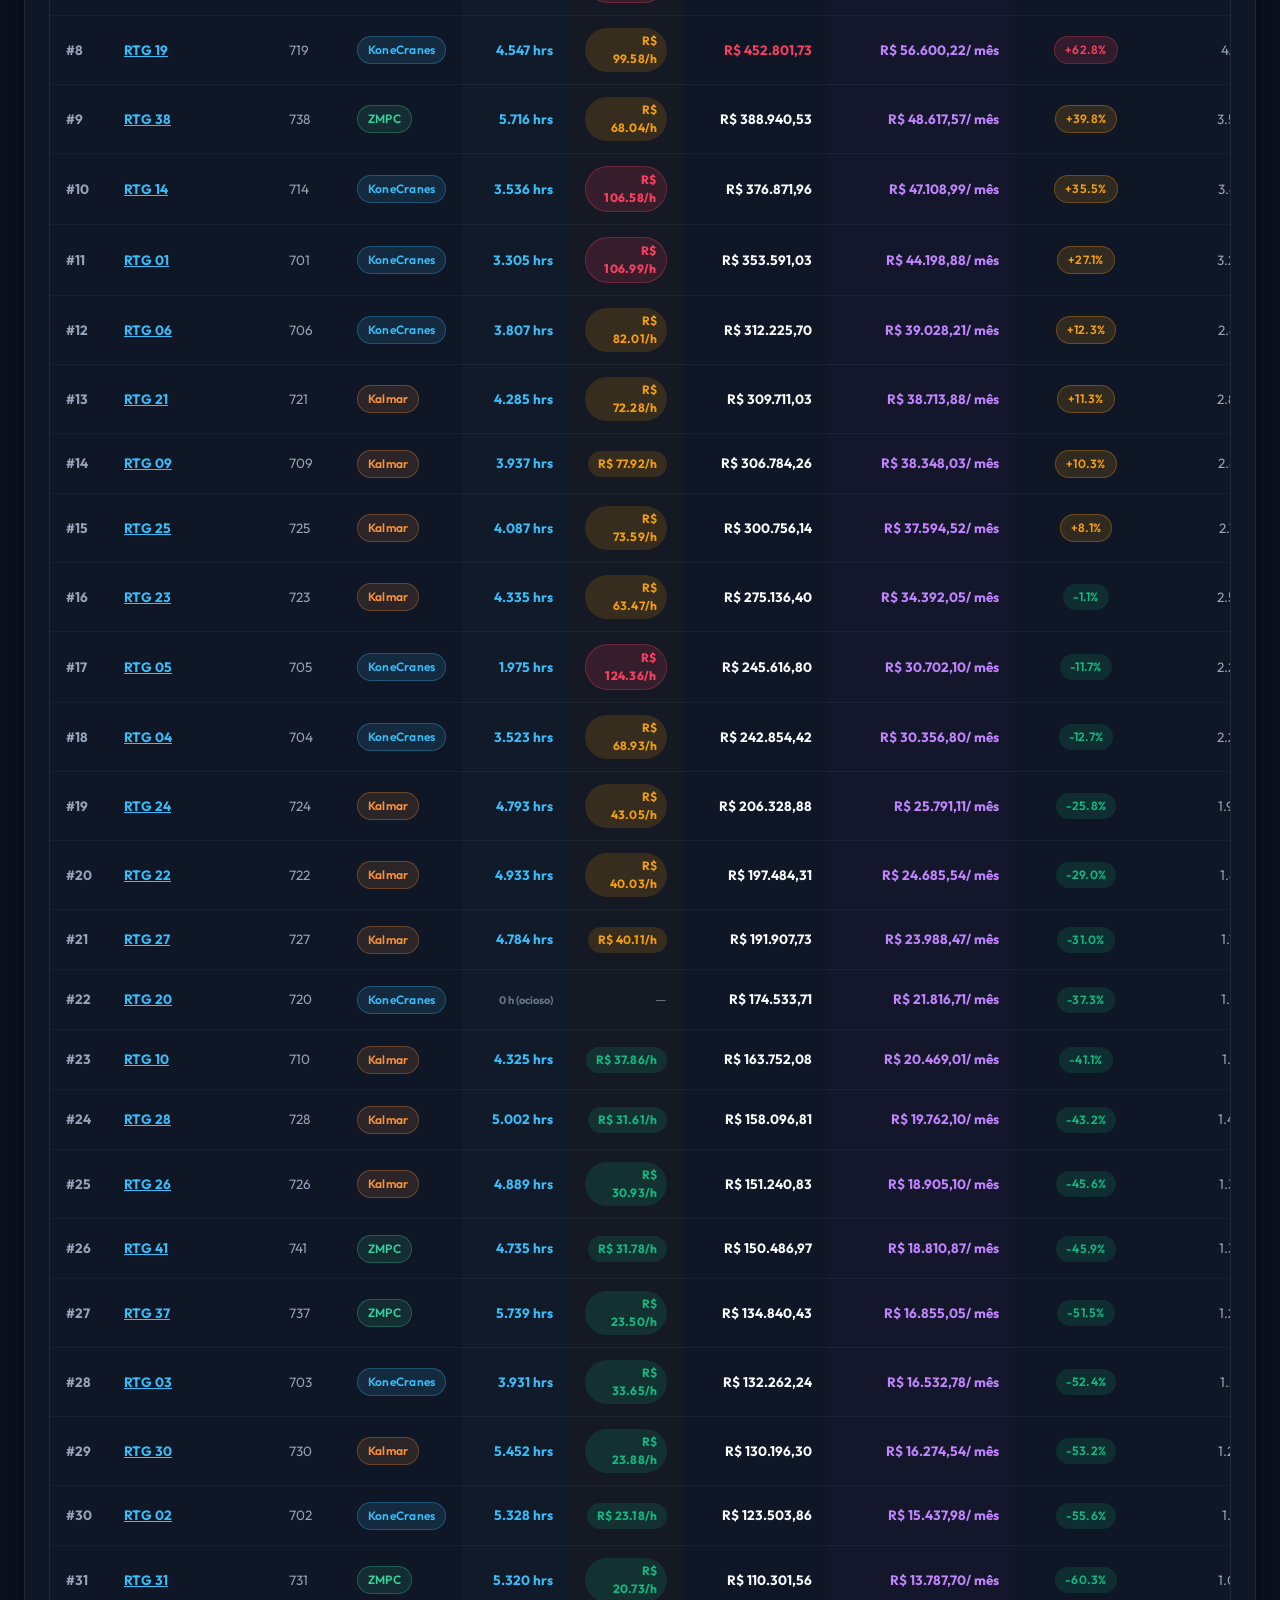
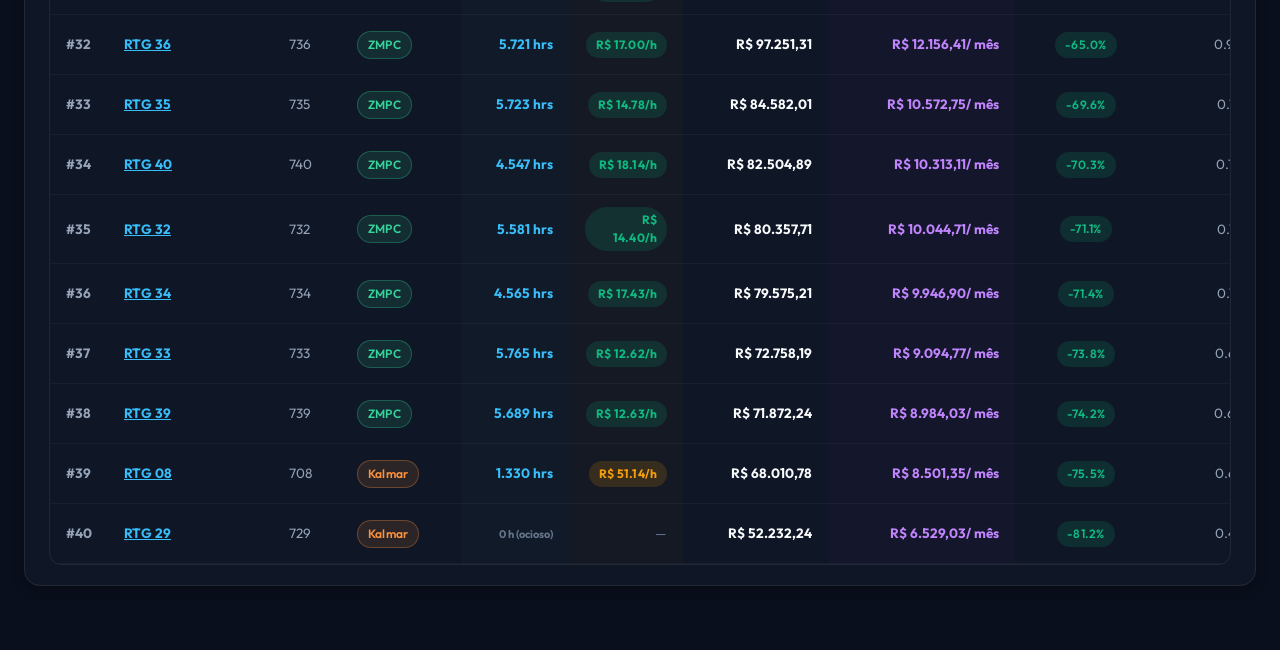
==== commit 4bb6296b: "feat: adicionar controle de acesso com senha segura" ====
--- a/index.html
+++ b/index.html
@@ -19,6 +19,45 @@
   <link rel="stylesheet" href="styles.css">
 </head>
 <body>
+
+  <!-- Login Access Gate Modal Overlay -->
+  <div id="login-gate" class="login-gate-overlay">
+    <div class="glass-panel login-card">
+      <div class="login-brand">
+        <div class="login-icon">&#9875;&#65039;</div>
+        <h2 id="login-company-title">Terminal de Cont&ecirc;ineres de Paranagu&aacute;</h2>
+        <p class="login-sub" id="login-portal-title">Gest&atilde;o Estrat&eacute;gica de Custos &bull; Frota RTG</p>
+      </div>
+
+      <form id="login-form" onsubmit="handleLoginSubmit(event)" autocomplete="off">
+        <div class="login-form-group">
+          <label for="login-password" id="lbl-login-pass">&#128274; Senha de Acesso</label>
+          <div class="password-input-wrapper">
+            <input 
+              type="password" 
+              id="login-password" 
+              class="input-control" 
+              placeholder="Digite a senha..." 
+              required 
+              autofocus
+            />
+            <button type="button" class="btn-toggle-pwd" id="btn-toggle-pwd" title="Mostrar/Ocultar Senha" onclick="togglePasswordVisibility()">&#128065;&#65039;</button>
+          </div>
+          <div class="login-error-msg" id="login-error" style="display: none;">
+            &#9888;&#65039; Senha incorreta. Tente novamente.
+          </div>
+        </div>
+
+        <button type="submit" class="btn btn-primary btn-login-submit" id="btn-login-submit">
+          <span id="btn-login-submit-text">Acessar Dashboard</span> &rarr;
+        </button>
+      </form>
+
+      <div class="login-footer" id="login-footer-text">
+        <span>&#128737;&#65039; Ambiente Seguro &bull; Acesso Restrito &bull; Engenharia TCP</span>
+      </div>
+    </div>
+  </div>
 
   <div class="app-container">
     
@@ -49,6 +88,7 @@
         <button class="btn btn-secondary" id="btn-export-csv">&#128229; Baixar CSV</button>
         <button class="btn btn-success" id="btn-export-excel">&#128202; Exportar Excel (.xlsx)</button>
         <button class="btn btn-outline" id="btn-print">&#128424;&#65039; Imprimir / PDF</button>
+        <button class="btn btn-outline" id="btn-logout" title="Bloquear / Sair">&#128274; <span id="btn-logout-text">Sair</span></button>
       </div>
     </header>
 
--- a/styles.css
+++ b/styles.css
@@ -1,4 +1,4 @@
-/* ==========================================================================
+﻿/* ==========================================================================
    Design System & Modern Styling - Dashboard de Custos RTG
    ========================================================================== */
 
@@ -9,11 +9,11 @@
   --bg-card-hover: rgba(30, 41, 59, 0.95);
   --border-color: rgba(255, 255, 255, 0.08);
   --border-highlight: rgba(56, 189, 248, 0.3);
-
+  
   --text-primary: #f8fafc;
   --text-secondary: #94a3b8;
   --text-muted: #64748b;
-
+  
   /* Brand & Model Colors */
   --kone-blue: #38bdf8;
   --kone-blue-glow: rgba(56, 189, 248, 0.25);
@@ -21,22 +21,22 @@
   --kalmar-orange-glow: rgba(251, 146, 60, 0.25);
   --zmpc-green: #34d399;
   --zmpc-green-glow: rgba(52, 211, 153, 0.25);
-
+  
   --danger: #f43f5e;
   --danger-glow: rgba(244, 63, 94, 0.2);
   --warning: #f59e0b;
   --success: #10b981;
-
+  
   --shadow-sm: 0 2px 4px rgba(0, 0, 0, 0.2);
   --shadow-md: 0 4px 12px rgba(0, 0, 0, 0.3);
   --shadow-lg: 0 10px 25px -5px rgba(0, 0, 0, 0.4), 0 8px 10px -6px rgba(0, 0, 0, 0.3);
   --glow-primary: 0 0 20px rgba(56, 189, 248, 0.15);
-
+  
   --radius-sm: 8px;
   --radius-md: 12px;
   --radius-lg: 16px;
   --radius-xl: 24px;
-
+  
   --transition: all 0.25s cubic-bezier(0.4, 0, 0.2, 1);
 }
 
@@ -48,15 +48,15 @@
   --bg-card-hover: #ffffff;
   --border-color: rgba(0, 0, 0, 0.08);
   --border-highlight: rgba(14, 165, 233, 0.4);
-
+  
   --text-primary: #0f172a;
   --text-secondary: #475569;
   --text-muted: #94a3b8;
-
+  
   --kone-blue: #0284c7;
   --kalmar-orange: #ea580c;
   --zmpc-green: #059669;
-
+  
   --shadow-md: 0 4px 12px rgba(0, 0, 0, 0.05);
   --shadow-lg: 0 10px 25px -5px rgba(0, 0, 0, 0.08);
   --glow-primary: 0 0 20px rgba(2, 132, 199, 0.1);
@@ -75,7 +75,7 @@
   min-height: 100vh;
   line-height: 1.5;
   -webkit-font-smoothing: antialiased;
-  background-image:
+  background-image: 
     radial-gradient(at 0% 0%, rgba(56, 189, 248, 0.07) 0px, transparent 50%),
     radial-gradient(at 100% 0%, rgba(251, 146, 60, 0.06) 0px, transparent 50%),
     radial-gradient(at 50% 100%, rgba(52, 211, 153, 0.05) 0px, transparent 50%);
@@ -277,7 +277,7 @@
 }
 
 .kpi-card {
-  padding: 40px;
+  padding: 20px;
   position: relative;
   overflow: hidden;
 }
@@ -293,29 +293,12 @@
   border-radius: 4px 0 0 4px;
 }
 
-.kpi-card.kpi-total::before {
-  background: linear-gradient(to bottom, #38bdf8, #818cf8);
-}
-
-.kpi-card.kpi-kone::before {
-  background: var(--kone-blue);
-}
-
-.kpi-card.kpi-kalmar::before {
-  background: var(--kalmar-orange);
-}
-
-.kpi-card.kpi-zmpc::before {
-  background: var(--zmpc-green);
-}
-
-.kpi-card.kpi-critico::before {
-  background: var(--danger);
-}
-
-.kpi-card.kpi-media::before {
-  background: #a855f7;
-}
+.kpi-card.kpi-total::before { background: linear-gradient(to bottom, #38bdf8, #818cf8); }
+.kpi-card.kpi-kone::before { background: var(--kone-blue); }
+.kpi-card.kpi-kalmar::before { background: var(--kalmar-orange); }
+.kpi-card.kpi-zmpc::before { background: var(--zmpc-green); }
+.kpi-card.kpi-critico::before { background: var(--danger); }
+.kpi-card.kpi-media::before { background: #a855f7; }
 
 .kpi-header {
   display: flex;
@@ -745,22 +728,174 @@
     background: white;
     color: black;
   }
-
-  .header-actions,
-  .filters-panel,
-  .pagination-container,
-  .tabs-container {
+  .header-actions, .filters-panel, .pagination-container, .tabs-container, .login-gate-overlay {
     display: none !important;
   }
-
   .glass-panel {
     border: 1px solid #ccc;
     background: white !important;
     box-shadow: none !important;
   }
-
-  .charts-grid,
-  .secondary-charts-grid {
+  .charts-grid, .secondary-charts-grid {
     grid-template-columns: 1fr !important;
   }
-}+}
+
+/* ==========================================================================
+   Login Access Gate (Controle de Acesso TCP)
+   ========================================================================== */
+.login-gate-overlay {
+  position: fixed;
+  top: 0;
+  left: 0;
+  width: 100vw;
+  height: 100vh;
+  z-index: 99999;
+  background: radial-gradient(circle at 50% 35%, rgba(15, 23, 42, 0.94), rgba(2, 6, 23, 0.98));
+  backdrop-filter: blur(18px);
+  -webkit-backdrop-filter: blur(18px);
+  display: flex;
+  align-items: center;
+  justify-content: center;
+  padding: 20px;
+  transition: opacity 0.3s ease, visibility 0.3s ease;
+}
+
+.login-card {
+  max-width: 440px;
+  width: 100%;
+  padding: 38px 32px 30px 32px;
+  border-radius: 20px;
+  border: 1px solid rgba(255, 255, 255, 0.12);
+  background: rgba(30, 41, 59, 0.75);
+  box-shadow: 0 25px 50px -12px rgba(0, 0, 0, 0.7), 0 0 40px rgba(56, 189, 248, 0.15);
+  text-align: center;
+  animation: loginCardPop 0.35s cubic-bezier(0.16, 1, 0.3, 1);
+}
+
+@keyframes loginCardPop {
+  from { opacity: 0; transform: scale(0.92) translateY(18px); }
+  to { opacity: 1; transform: scale(1) translateY(0); }
+}
+
+.login-brand .login-icon {
+  font-size: 46px;
+  margin-bottom: 12px;
+  filter: drop-shadow(0 4px 10px rgba(0,0,0,0.4));
+}
+
+.login-brand h2 {
+  font-size: 20px;
+  font-weight: 700;
+  color: var(--text-primary);
+  margin: 0 0 6px 0;
+  letter-spacing: -0.01em;
+}
+
+.login-brand .login-sub {
+  font-size: 13px;
+  color: var(--text-secondary);
+  margin: 0 0 24px 0;
+}
+
+.login-form-group {
+  text-align: left;
+  margin-bottom: 22px;
+}
+
+.login-form-group label {
+  display: block;
+  font-size: 13px;
+  font-weight: 600;
+  color: var(--text-primary);
+  margin-bottom: 8px;
+}
+
+.password-input-wrapper {
+  position: relative;
+  display: flex;
+  align-items: center;
+}
+
+.password-input-wrapper input {
+  width: 100%;
+  padding: 13px 44px 13px 16px;
+  font-size: 15px;
+  border-radius: 10px;
+  border: 1px solid rgba(255, 255, 255, 0.16);
+  background: rgba(15, 23, 42, 0.7);
+  color: #fff;
+  transition: all 0.2s ease;
+}
+
+.password-input-wrapper input:focus {
+  outline: none;
+  border-color: #38bdf8;
+  box-shadow: 0 0 0 3px rgba(56, 189, 248, 0.25);
+}
+
+.btn-toggle-pwd {
+  position: absolute;
+  right: 10px;
+  background: transparent;
+  border: none;
+  color: #94a3b8;
+  cursor: pointer;
+  padding: 6px;
+  font-size: 17px;
+  display: flex;
+  align-items: center;
+  justify-content: center;
+  border-radius: 6px;
+  transition: color 0.15s ease;
+}
+
+.btn-toggle-pwd:hover {
+  color: #fff;
+}
+
+.login-error-msg {
+  margin-top: 9px;
+  color: #ef4444;
+  font-size: 12px;
+  font-weight: 600;
+  display: flex;
+  align-items: center;
+  gap: 6px;
+  animation: shake 0.3s ease;
+}
+
+@keyframes shake {
+  0%, 100% { transform: translateX(0); }
+  25% { transform: translateX(-6px); }
+  75% { transform: translateX(6px); }
+}
+
+.btn-login-submit {
+  width: 100%;
+  padding: 13px;
+  font-size: 15px;
+  font-weight: 700;
+  border-radius: 10px;
+  display: flex;
+  align-items: center;
+  justify-content: center;
+  gap: 8px;
+  cursor: pointer;
+  background: linear-gradient(135deg, #0284c7, #2563eb);
+  color: white;
+  border: none;
+  box-shadow: 0 4px 14px rgba(37, 99, 235, 0.35);
+  transition: transform 0.15s ease, box-shadow 0.15s ease;
+}
+
+.btn-login-submit:hover {
+  transform: translateY(-1px);
+  box-shadow: 0 6px 20px rgba(37, 99, 235, 0.45);
+}
+
+.login-footer {
+  margin-top: 24px;
+  font-size: 11px;
+  color: #64748b;
+}
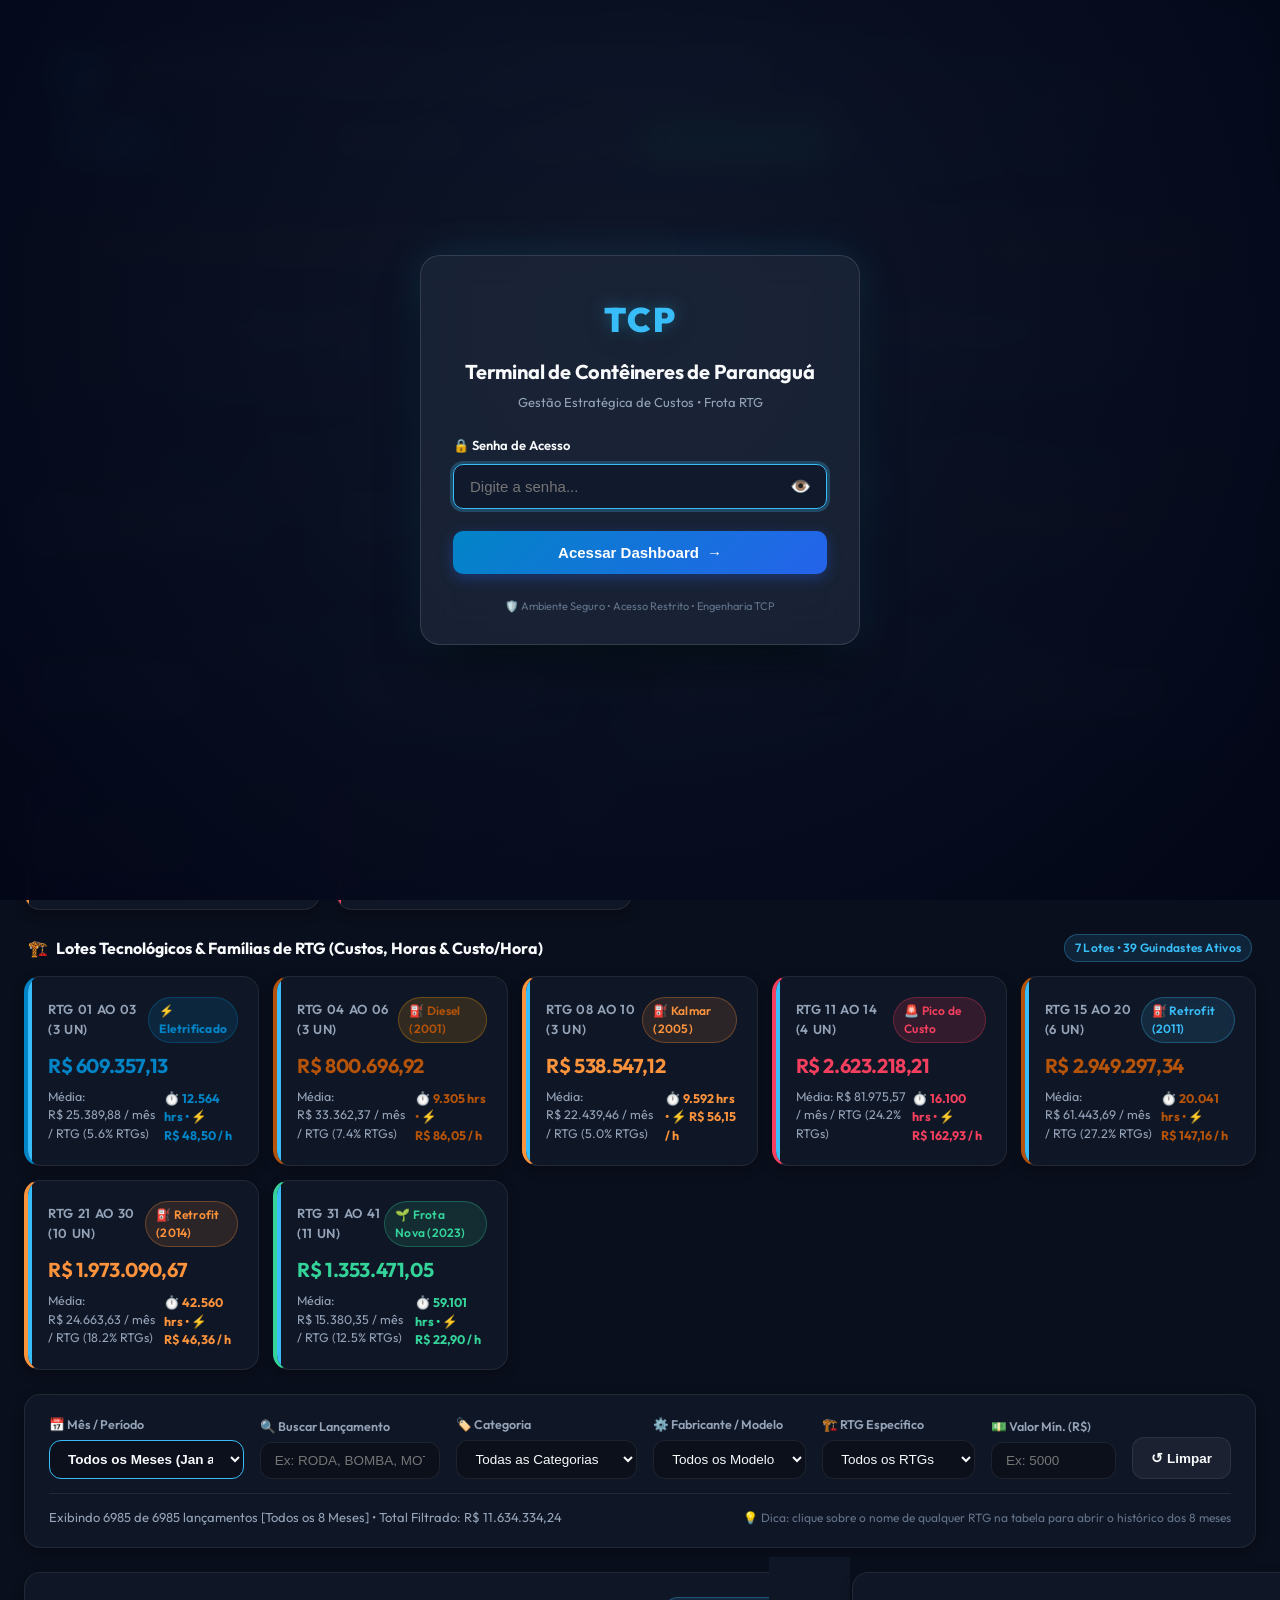
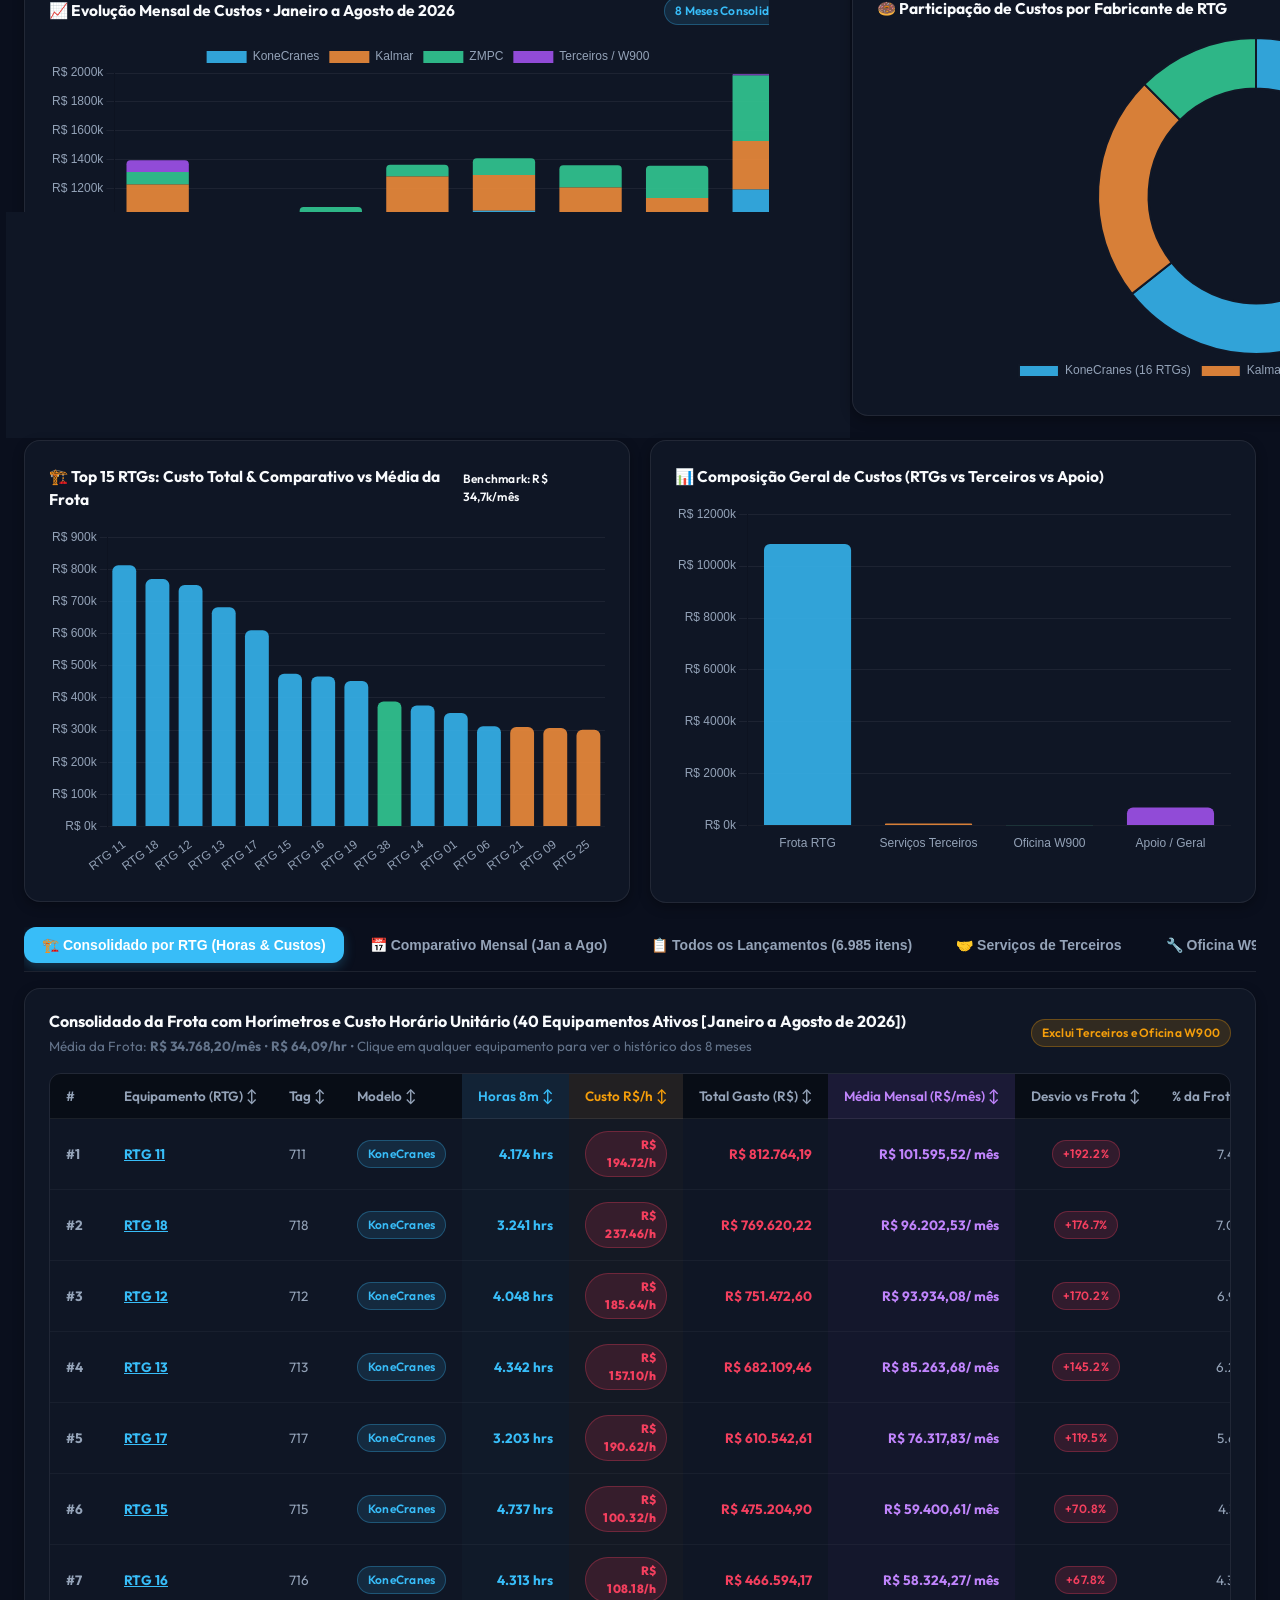
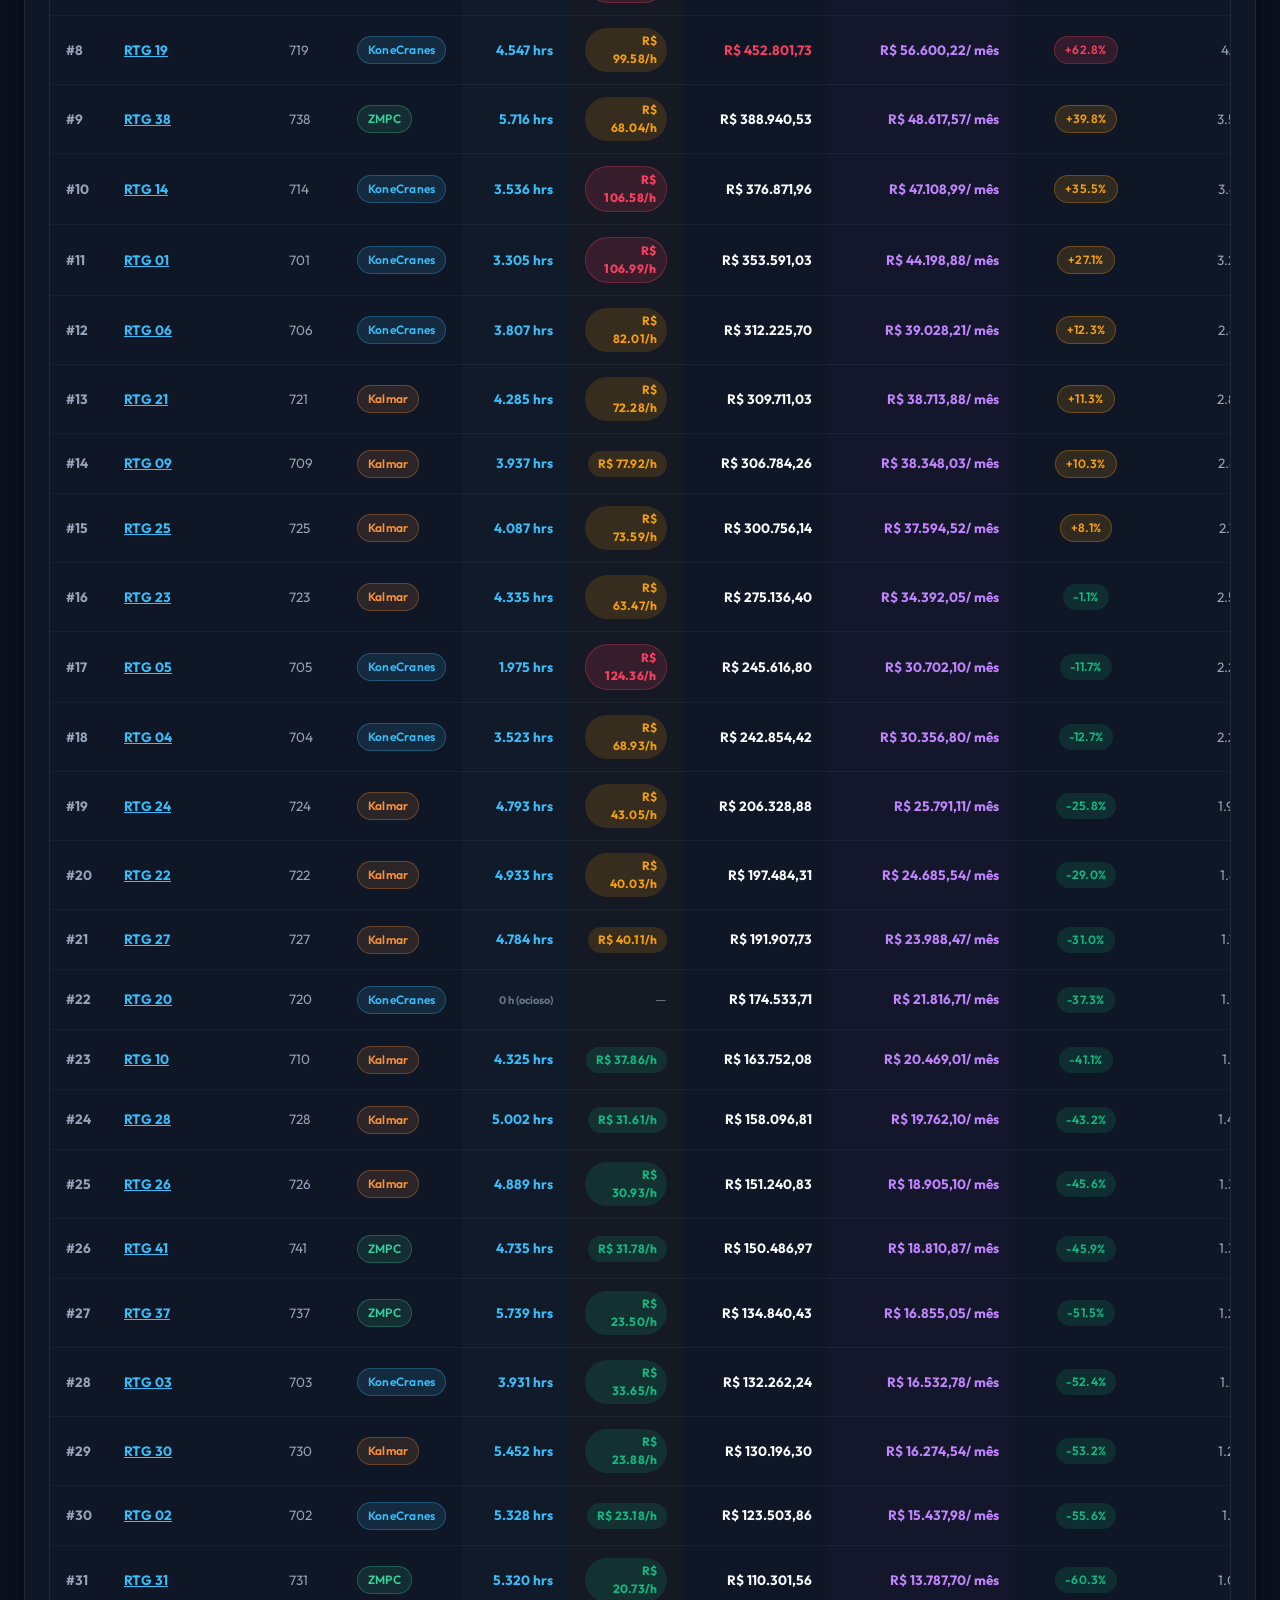
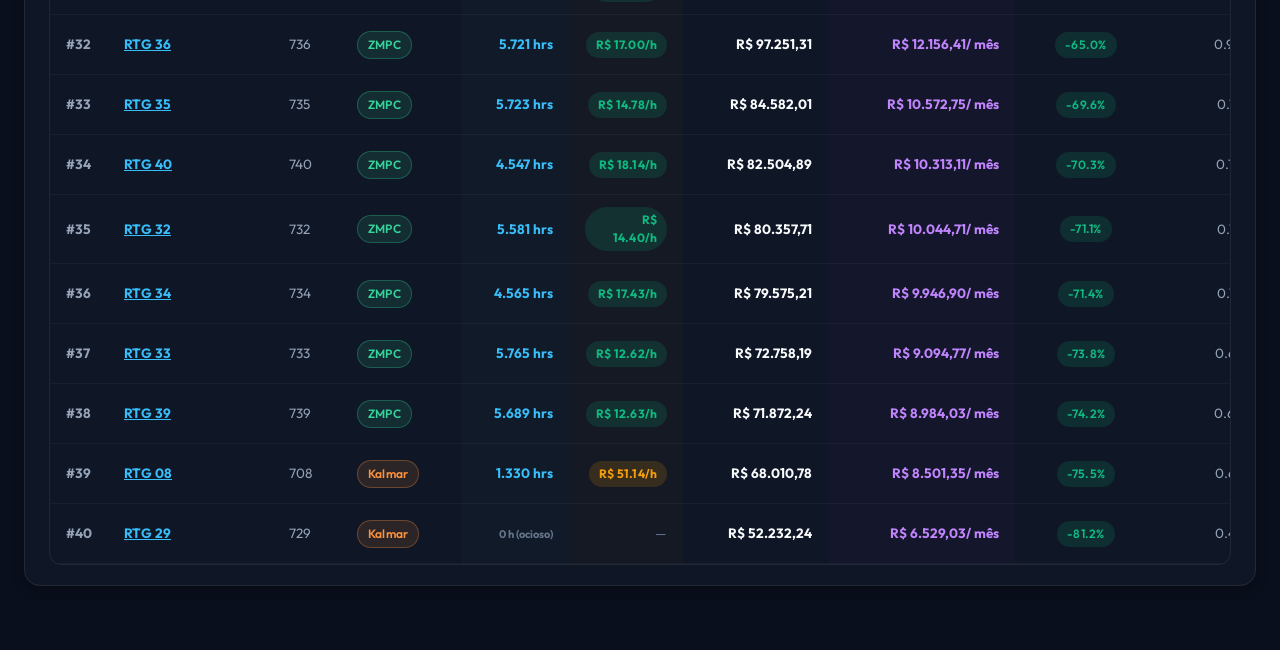
==== commit f81b16ca: "feat: substituir icone de ancora por logotipo TCP e atualizar botao para Plano Resumido" ====
--- a/index.html
+++ b/index.html
@@ -24,7 +24,7 @@
   <div id="login-gate" class="login-gate-overlay">
     <div class="glass-panel login-card">
       <div class="login-brand">
-        <div class="login-icon">&#9875;&#65039;</div>
+        <div class="login-icon" style="font-weight: 900; font-size: 34px; letter-spacing: 2px; color: #38bdf8; font-family: 'Outfit', sans-serif; text-shadow: 0 0 16px rgba(56, 189, 248, 0.4);">TCP</div>
         <h2 id="login-company-title">Terminal de Cont&ecirc;ineres de Paranagu&aacute;</h2>
         <p class="login-sub" id="login-portal-title">Gest&atilde;o Estrat&eacute;gica de Custos &bull; Frota RTG</p>
       </div>
@@ -64,7 +64,7 @@
     <!-- Top Header -->
     <header class="glass-panel dashboard-header">
       <div class="brand-section">
-        <div class="brand-icon" id="dashboard-logo-icon">&#9875;&#65039;</div>
+        <div class="brand-icon" id="dashboard-logo-icon" style="font-weight: 900; font-size: 22px; letter-spacing: 1.5px; color: #38bdf8; font-family: 'Outfit', sans-serif; text-shadow: 0 0 12px rgba(56, 189, 248, 0.35);">TCP</div>
         <div class="brand-title">
           <h1>Gest&atilde;o Estrat&eacute;gica de Custos &bull; Frota RTG, Terceiros &amp; Oficina</h1>
           <p>
@@ -84,7 +84,7 @@
       <div class="header-actions">
         <button class="btn btn-primary" id="lang-toggle-btn">&#127482;&#127480; English</button>
         <button class="btn btn-outline" id="theme-toggle-btn">&#9728;&#65039; Alternar Tema</button>
-        <button class="btn btn-secondary" id="btn-view-plan">&#128214; Plano Executivo</button>
+        <button class="btn btn-secondary" id="btn-view-plan">&#128214; Plano Resumido</button>
         <button class="btn btn-secondary" id="btn-export-csv">&#128229; Baixar CSV</button>
         <button class="btn btn-success" id="btn-export-excel">&#128202; Exportar Excel (.xlsx)</button>
         <button class="btn btn-outline" id="btn-print">&#128424;&#65039; Imprimir / PDF</button>
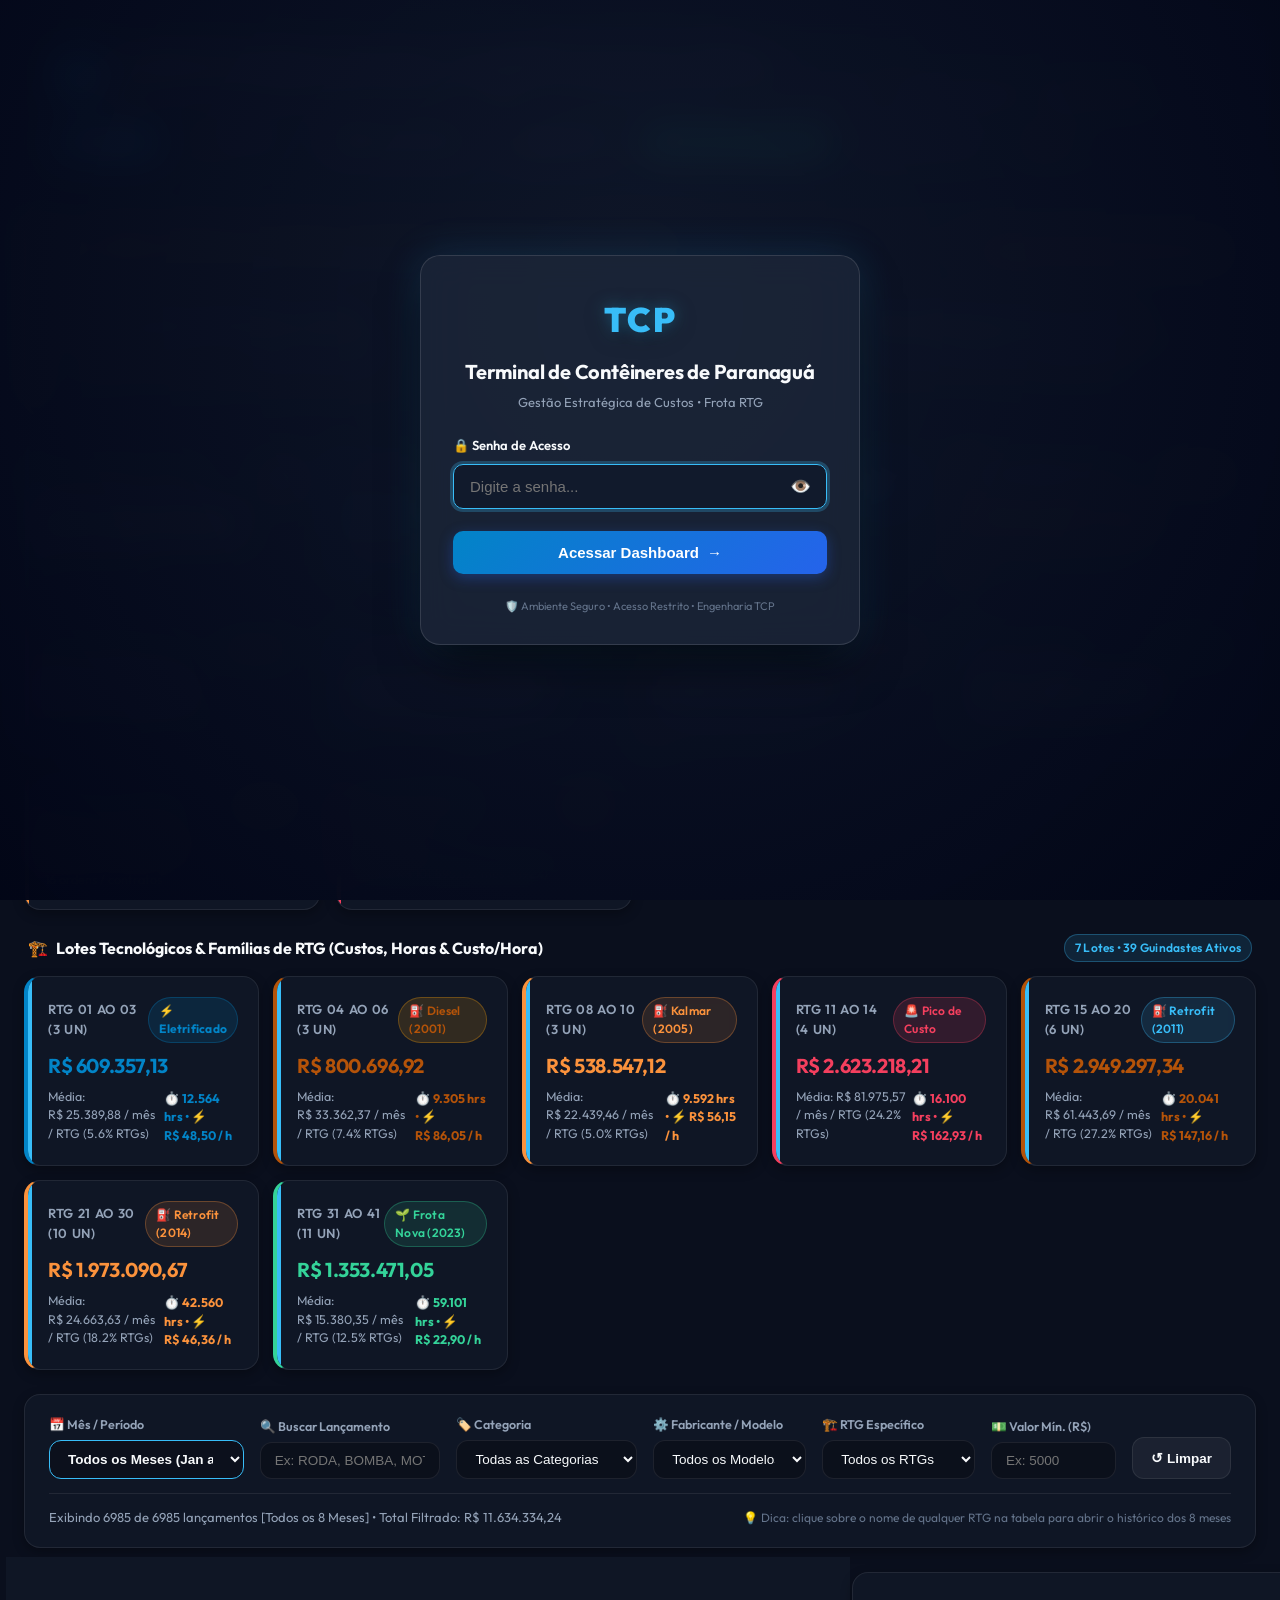
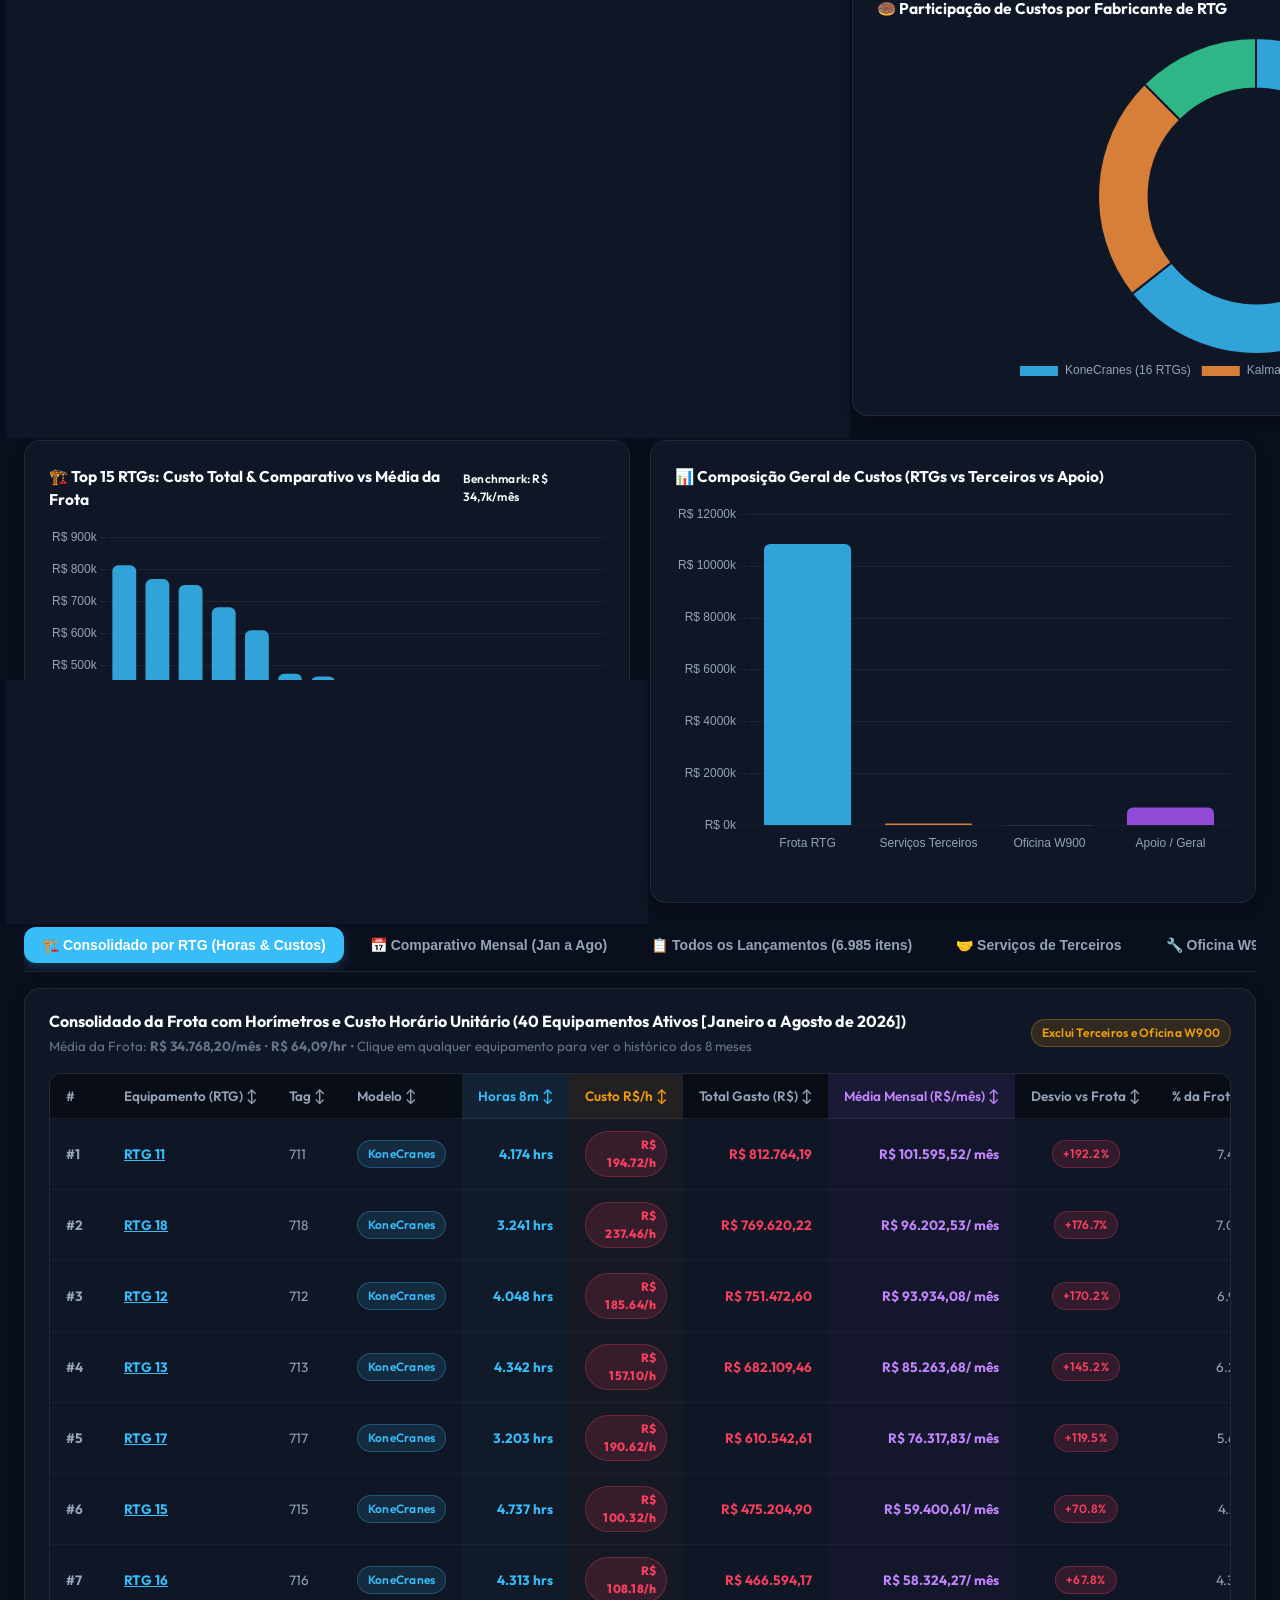
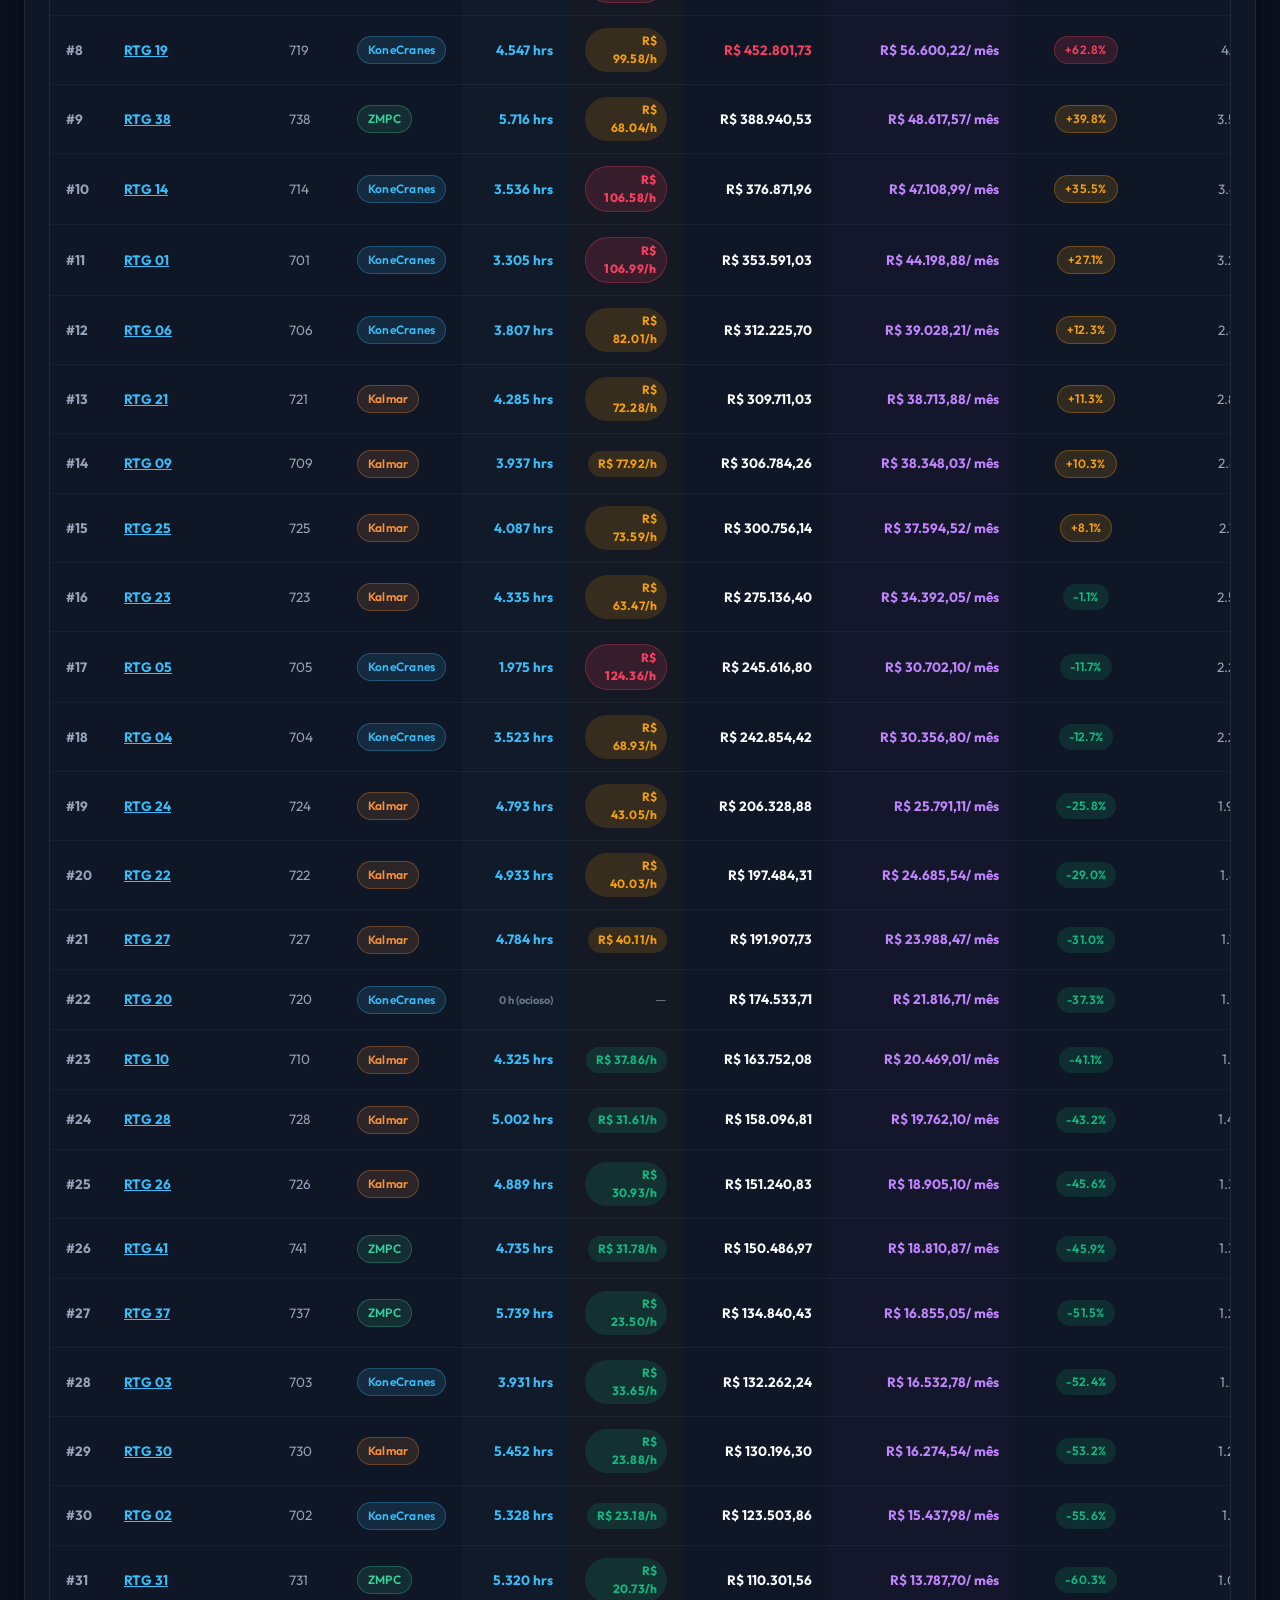
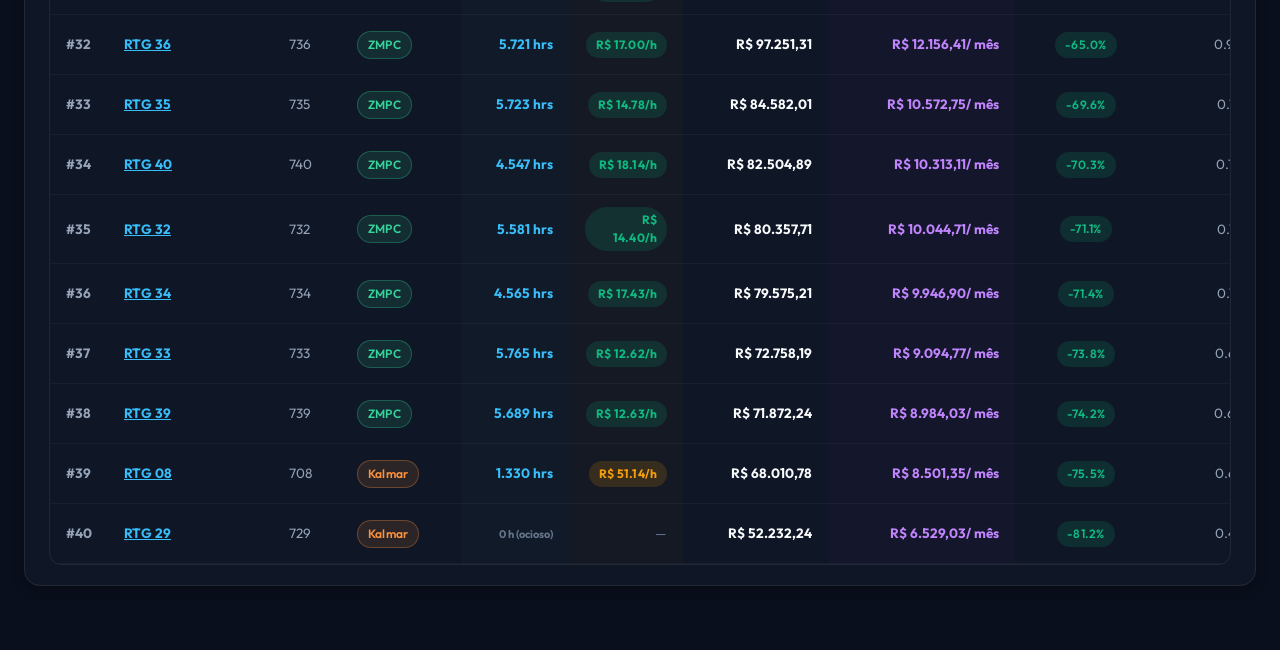
==== commit 0d8808b8: "feat: traducao dinamica do cabecalho em ingles e botao Plano Resumido" ====
--- a/index.html
+++ b/index.html
@@ -1,15 +1,18 @@
 ﻿<!DOCTYPE html>
 <html lang="pt-BR" data-theme="dark">
+
 <head>
   <meta charset="UTF-8">
   <meta http-equiv="Content-Type" content="text/html; charset=UTF-8">
   <meta name="viewport" content="width=device-width, initial-scale=1.0">
   <title>Dashboard de Gest&atilde;o de Custos RTG &amp; Terceiros - Base V2 (Jan a Ago/2026)</title>
-  
+
   <!-- Modern Typography -->
   <link rel="preconnect" href="https://fonts.googleapis.com">
   <link rel="preconnect" href="https://fonts.gstatic.com" crossorigin>
-  <link href="https://fonts.googleapis.com/css2?family=Outfit:wght@400;500;600;700;800&family=Inter:wght@400;500;600;700&display=swap" rel="stylesheet">
+  <link
+    href="https://fonts.googleapis.com/css2?family=Outfit:wght@400;500;600;700;800&family=Inter:wght@400;500;600;700&display=swap"
+    rel="stylesheet">
 
   <!-- Local Chart.js & SheetJS (100% Offline & Standalone) -->
   <script src="chart.umd.min.js"></script>
@@ -18,14 +21,17 @@
   <!-- Stylesheet -->
   <link rel="stylesheet" href="styles.css">
 </head>
+
 <body>
 
   <!-- Login Access Gate Modal Overlay -->
   <div id="login-gate" class="login-gate-overlay">
     <div class="glass-panel login-card">
       <div class="login-brand">
-        <div class="login-icon" style="font-weight: 900; font-size: 34px; letter-spacing: 2px; color: #38bdf8; font-family: 'Outfit', sans-serif; text-shadow: 0 0 16px rgba(56, 189, 248, 0.4);">TCP</div>
-        <h2 id="login-company-title">Terminal de Cont&ecirc;ineres de Paranagu&aacute;</h2>
+        <div class="login-icon"
+          style="font-weight: 900; font-size: 34px; letter-spacing: 2px; color: #38bdf8; font-family: 'Outfit', sans-serif; text-shadow: 0 0 16px rgba(56, 189, 248, 0.4);">
+          TCP</div>
+        <h2 id="login-company-title">TCP</h2>
         <p class="login-sub" id="login-portal-title">Gest&atilde;o Estrat&eacute;gica de Custos &bull; Frota RTG</p>
       </div>
 
@@ -33,15 +39,10 @@
         <div class="login-form-group">
           <label for="login-password" id="lbl-login-pass">&#128274; Senha de Acesso</label>
           <div class="password-input-wrapper">
-            <input 
-              type="password" 
-              id="login-password" 
-              class="input-control" 
-              placeholder="Digite a senha..." 
-              required 
-              autofocus
-            />
-            <button type="button" class="btn-toggle-pwd" id="btn-toggle-pwd" title="Mostrar/Ocultar Senha" onclick="togglePasswordVisibility()">&#128065;&#65039;</button>
+            <input type="password" id="login-password" class="input-control" placeholder="Digite a senha..." required
+              autofocus />
+            <button type="button" class="btn-toggle-pwd" id="btn-toggle-pwd" title="Mostrar/Ocultar Senha"
+              onclick="togglePasswordVisibility()">&#128065;&#65039;</button>
           </div>
           <div class="login-error-msg" id="login-error" style="display: none;">
             &#9888;&#65039; Senha incorreta. Tente novamente.
@@ -60,23 +61,25 @@
   </div>
 
   <div class="app-container">
-    
+
     <!-- Top Header -->
     <header class="glass-panel dashboard-header">
       <div class="brand-section">
-        <div class="brand-icon" id="dashboard-logo-icon" style="font-weight: 900; font-size: 22px; letter-spacing: 1.5px; color: #38bdf8; font-family: 'Outfit', sans-serif; text-shadow: 0 0 12px rgba(56, 189, 248, 0.35);">TCP</div>
+        <div class="brand-icon" id="dashboard-logo-icon"
+          style="font-weight: 900; font-size: 22px; letter-spacing: 1.5px; color: #38bdf8; font-family: 'Outfit', sans-serif; text-shadow: 0 0 12px rgba(56, 189, 248, 0.35);">
+          TCP</div>
         <div class="brand-title">
-          <h1>Gest&atilde;o Estrat&eacute;gica de Custos &bull; Frota RTG, Terceiros &amp; Oficina</h1>
+          <h1 id="header-main-title">Gest&atilde;o Estrat&eacute;gica de Custos &bull; Frota RTG, Terceiros &amp; Oficina</h1>
           <p>
-            <span>&#128193; Base Atualizada: <strong>Custo_01-01-2026 a 08-31-2026_V2</strong></span>
+            <span id="header-sub-base">&#128193; Base Atualizada: <strong>Custo_01-01-2026 a 08-31-2026_V2</strong></span>
             <span>&bull;</span>
-            <span>&#128197; Per&iacute;odo: <strong>Jan a Ago/2026 (8 Meses)</strong></span>
+            <span id="header-sub-period">&#128197; Per&iacute;odo: <strong>Jan a Ago/2026 (8 Meses)</strong></span>
             <span>&bull;</span>
-            <span>&#127959;&#65039; Frota: <strong>39 RTGs</strong></span>
+            <span id="header-sub-fleet">&#127959;&#65039; Frota: <strong>39 RTGs</strong></span>
             <span>&bull;</span>
-            <span>&#129309; <strong>Servi&ccedil;os Terceiros</strong></span>
+            <span id="header-sub-contractors">&#129309; <strong>Servi&ccedil;os Terceiros</strong></span>
             <span>&bull;</span>
-            <span>&#128295; <strong>Oficina W900</strong></span>
+            <span id="header-sub-workshop">&#128295; <strong>Oficina W900</strong></span>
           </p>
         </div>
       </div>
@@ -88,7 +91,8 @@
         <button class="btn btn-secondary" id="btn-export-csv">&#128229; Baixar CSV</button>
         <button class="btn btn-success" id="btn-export-excel">&#128202; Exportar Excel (.xlsx)</button>
         <button class="btn btn-outline" id="btn-print">&#128424;&#65039; Imprimir / PDF</button>
-        <button class="btn btn-outline" id="btn-logout" title="Bloquear / Sair">&#128274; <span id="btn-logout-text">Sair</span></button>
+        <button class="btn btn-outline" id="btn-logout" title="Bloquear / Sair">&#128274; <span
+            id="btn-logout-text">Sair</span></button>
       </div>
     </header>
 
@@ -100,32 +104,37 @@
           <div>
             <h3 id="banner-title">Auditoria Multimensal &amp; M&eacute;dias por Equipamento (Janeiro a Agosto/2026)</h3>
             <p style="font-size: 13px; color: var(--text-secondary); margin-top: 2px;" id="banner-desc">
-              6.985 lan&ccedil;amentos or&ccedil;ament&aacute;rios com c&aacute;lculo de m&eacute;dia mensal individual, hor&iacute;metros acumulados e custo por hora trabalhada.
+              6.985 lan&ccedil;amentos or&ccedil;ament&aacute;rios com c&aacute;lculo de m&eacute;dia mensal individual,
+              hor&iacute;metros acumulados e custo por hora trabalhada.
             </p>
           </div>
         </div>
-        <span class="badge badge-warning" id="banner-metric-badge">M&eacute;dia da Frota: R$ 34.768,20 / RTG / m&ecirc;s</span>
+        <span class="badge badge-warning" id="banner-metric-badge">M&eacute;dia da Frota: R$ 34.768,20 / RTG /
+          m&ecirc;s</span>
       </div>
 
       <div class="diagnostic-content">
         <div class="diagnostic-item">
           <h4 id="banner-rtg-heading">&#127959;&#65039; Frota de RTGs: R$ 10.847.678,44 (6.815 itens)</h4>
           <p id="banner-rtg-text">
-            Custo estrito de pe&ccedil;as e manuten&ccedil;&otilde;es nos 39 guindastes operacionais. M&eacute;dia mensal de <strong>R$ 34,7k/m&ecirc;s por RTG</strong>.
+            Custo estrito de pe&ccedil;as e manuten&ccedil;&otilde;es nos 39 guindastes operacionais. M&eacute;dia
+            mensal de <strong>R$ 34,7k/m&ecirc;s por RTG</strong>.
           </p>
         </div>
 
         <div class="diagnostic-item">
           <h4 id="banner-terceiros-heading">&#128200; Dispers&atilde;o de Custos por Fabricante</h4>
           <p id="banner-terceiros-text">
-            <strong>KoneCranes:</strong> R$ 54,5k/m&ecirc;s &bull; <strong>Kalmar:</strong> R$ 26,1k/m&ecirc;s &bull; <strong>ZMPC:</strong> R$ 15,4k/m&ecirc;s por RTG.
+            <strong>KoneCranes:</strong> R$ 54,5k/m&ecirc;s &bull; <strong>Kalmar:</strong> R$ 26,1k/m&ecirc;s &bull;
+            <strong>ZMPC:</strong> R$ 15,4k/m&ecirc;s por RTG.
           </p>
         </div>
 
         <div class="diagnostic-item">
           <h4 id="banner-w900-heading">&#9201;&#65039; Intensidade Operacional &amp; Custo Hor&aacute;rio</h4>
           <p id="banner-w900-text">
-            Frota operou <strong>169.263 horas</strong> (m&eacute;dia 529 h/m&ecirc;s/RTG). Custo m&eacute;dio direto de manuten&ccedil;&atilde;o: <strong>R$ 64,09 / hora</strong>.
+            Frota operou <strong>169.263 horas</strong> (m&eacute;dia 529 h/m&ecirc;s/RTG). Custo m&eacute;dio direto de
+            manuten&ccedil;&atilde;o: <strong>R$ 64,09 / hora</strong>.
           </p>
         </div>
       </div>
@@ -235,25 +244,32 @@
     </section>
 
     <!-- Technology Families Section Header -->
-    <div class="family-section-header" style="display: flex; justify-content: space-between; align-items: center; margin: 10px 4px 14px 4px; flex-wrap: wrap; gap: 8px;">
-      <h3 style="font-size: 16px; font-weight: 700; color: var(--text-primary); display: flex; align-items: center; gap: 8px; margin: 0;">
-        <span>&#127959;&#65039;</span> <span id="family-section-title">Lotes Tecnol&oacute;gicos &amp; Fam&iacute;lias de RTG (Custos, Horas &amp; Custo/Hora)</span>
+    <div class="family-section-header"
+      style="display: flex; justify-content: space-between; align-items: center; margin: 10px 4px 14px 4px; flex-wrap: wrap; gap: 8px;">
+      <h3
+        style="font-size: 16px; font-weight: 700; color: var(--text-primary); display: flex; align-items: center; gap: 8px; margin: 0;">
+        <span>&#127959;&#65039;</span> <span id="family-section-title">Lotes Tecnol&oacute;gicos &amp; Fam&iacute;lias
+          de RTG (Custos, Horas &amp; Custo/Hora)</span>
       </h3>
       <span class="badge badge-kone" id="family-section-badge">7 Lotes &bull; 39 Guindastes Ativos</span>
     </div>
 
     <!-- 7 Family KPI Cards Grid -->
-    <section class="kpi-grid family-kpi-grid" style="grid-template-columns: repeat(auto-fit, minmax(210px, 1fr)); gap: 14px; margin-bottom: 24px;">
+    <section class="kpi-grid family-kpi-grid"
+      style="grid-template-columns: repeat(auto-fit, minmax(210px, 1fr)); gap: 14px; margin-bottom: 24px;">
       <!-- Família 1: RTG 01-03 -->
       <div class="glass-panel kpi-card" style="border-left: 4px solid #0284c7;">
         <div class="kpi-header">
           <span class="kpi-title" id="fam-title-1">RTG 01 ao 03 (3 un)</span>
-          <span class="badge" style="background: rgba(2, 132, 199, 0.15); color: #0284c7; border: 1px solid rgba(2, 132, 199, 0.3); font-weight: 700;" id="fam-badge-1">&#9889; Eletrificado</span>
+          <span class="badge"
+            style="background: rgba(2, 132, 199, 0.15); color: #0284c7; border: 1px solid rgba(2, 132, 199, 0.3); font-weight: 700;"
+            id="fam-badge-1">&#9889; Eletrificado</span>
         </div>
         <div class="kpi-value" id="fam-val-1" style="color: #0284c7; font-size: 20px;">R$ 609.357,13</div>
         <div class="kpi-footer" id="fam-foot-1">
           <div id="fam-sub-1">M&eacute;dia: R$ 25.389,88 / m&ecirc;s / RTG (5,6% RTGs)</div>
-          <div id="fam-hours-1" style="margin-top: 4px; color: #0284c7; font-weight: 700;">&#9201;&#65039; 12.564 hrs &bull; &#9889; R$ 48,50 / h</div>
+          <div id="fam-hours-1" style="margin-top: 4px; color: #0284c7; font-weight: 700;">&#9201;&#65039; 12.564 hrs
+            &bull; &#9889; R$ 48,50 / h</div>
         </div>
       </div>
 
@@ -261,12 +277,15 @@
       <div class="glass-panel kpi-card" style="border-left: 4px solid #b45309;">
         <div class="kpi-header">
           <span class="kpi-title" id="fam-title-2">RTG 04 ao 06 (3 un)</span>
-          <span class="badge" style="background: rgba(245, 158, 11, 0.15); color: #b45309; border: 1px solid rgba(245, 158, 11, 0.3);" id="fam-badge-2">&#9981; Diesel (2001)</span>
+          <span class="badge"
+            style="background: rgba(245, 158, 11, 0.15); color: #b45309; border: 1px solid rgba(245, 158, 11, 0.3);"
+            id="fam-badge-2">&#9981; Diesel (2001)</span>
         </div>
         <div class="kpi-value" id="fam-val-2" style="color: #b45309; font-size: 20px;">R$ 800.696,92</div>
         <div class="kpi-footer" id="fam-foot-2">
           <div id="fam-sub-2">M&eacute;dia: R$ 33.362,37 / m&ecirc;s / RTG (7,4% RTGs)</div>
-          <div id="fam-hours-2" style="margin-top: 4px; color: #b45309; font-weight: 700;">&#9201;&#65039; 9.305 hrs &bull; &#9889; R$ 86,05 / h</div>
+          <div id="fam-hours-2" style="margin-top: 4px; color: #b45309; font-weight: 700;">&#9201;&#65039; 9.305 hrs
+            &bull; &#9889; R$ 86,05 / h</div>
         </div>
       </div>
 
@@ -279,7 +298,8 @@
         <div class="kpi-value" id="fam-val-3" style="color: var(--kalmar-orange); font-size: 20px;">R$ 538.547,12</div>
         <div class="kpi-footer" id="fam-foot-3">
           <div id="fam-sub-3">M&eacute;dia: R$ 22.439,46 / m&ecirc;s / RTG (5,0% RTGs)</div>
-          <div id="fam-hours-3" style="margin-top: 4px; color: var(--kalmar-orange); font-weight: 700;">&#9201;&#65039; 9.592 hrs &bull; &#9889; R$ 56,15 / h</div>
+          <div id="fam-hours-3" style="margin-top: 4px; color: var(--kalmar-orange); font-weight: 700;">&#9201;&#65039;
+            9.592 hrs &bull; &#9889; R$ 56,15 / h</div>
         </div>
       </div>
 
@@ -292,7 +312,8 @@
         <div class="kpi-value" id="fam-val-4" style="color: var(--danger); font-size: 20px;">R$ 2.623.218,21</div>
         <div class="kpi-footer" id="fam-foot-4">
           <div id="fam-sub-4">M&eacute;dia: R$ 81.975,57 / m&ecirc;s / RTG (24,2% RTGs)</div>
-          <div id="fam-hours-4" style="margin-top: 4px; color: var(--danger); font-weight: 700;">&#9201;&#65039; 16.100 hrs &bull; &#9889; R$ 162,93 / h</div>
+          <div id="fam-hours-4" style="margin-top: 4px; color: var(--danger); font-weight: 700;">&#9201;&#65039; 16.100
+            hrs &bull; &#9889; R$ 162,93 / h</div>
         </div>
       </div>
 
@@ -305,7 +326,8 @@
         <div class="kpi-value" id="fam-val-5" style="color: #b45309; font-size: 20px;">R$ 2.949.297,34</div>
         <div class="kpi-footer" id="fam-foot-5">
           <div id="fam-sub-5">M&eacute;dia: R$ 61.443,69 / m&ecirc;s / RTG (27,2% RTGs)</div>
-          <div id="fam-hours-5" style="margin-top: 4px; color: #b45309; font-weight: 700;">&#9201;&#65039; 20.041 hrs &bull; &#9889; R$ 147,16 / h</div>
+          <div id="fam-hours-5" style="margin-top: 4px; color: #b45309; font-weight: 700;">&#9201;&#65039; 20.041 hrs
+            &bull; &#9889; R$ 147,16 / h</div>
         </div>
       </div>
 
@@ -315,10 +337,12 @@
           <span class="kpi-title" id="fam-title-6">RTG 21 ao 30 (10 un)</span>
           <span class="badge badge-kalmar" id="fam-badge-6">&#9981; Retrofit (2014)</span>
         </div>
-        <div class="kpi-value" id="fam-val-6" style="color: var(--kalmar-orange); font-size: 20px;">R$ 1.973.090,67</div>
+        <div class="kpi-value" id="fam-val-6" style="color: var(--kalmar-orange); font-size: 20px;">R$ 1.973.090,67
+        </div>
         <div class="kpi-footer" id="fam-foot-6">
           <div id="fam-sub-6">M&eacute;dia: R$ 24.663,63 / m&ecirc;s / RTG (18,2% RTGs)</div>
-          <div id="fam-hours-6" style="margin-top: 4px; color: var(--kalmar-orange); font-weight: 700;">&#9201;&#65039; 42.560 hrs &bull; &#9889; R$ 46,36 / h</div>
+          <div id="fam-hours-6" style="margin-top: 4px; color: var(--kalmar-orange); font-weight: 700;">&#9201;&#65039;
+            42.560 hrs &bull; &#9889; R$ 46,36 / h</div>
         </div>
       </div>
 
@@ -331,7 +355,8 @@
         <div class="kpi-value" id="fam-val-7" style="color: var(--zmpc-green); font-size: 20px;">R$ 1.353.471,05</div>
         <div class="kpi-footer" id="fam-foot-7">
           <div id="fam-sub-7">M&eacute;dia: R$ 15.380,35 / m&ecirc;s / RTG (12,5% RTGs)</div>
-          <div id="fam-hours-7" style="margin-top: 4px; color: var(--zmpc-green); font-weight: 700;">&#9201;&#65039; 59.101 hrs &bull; &#9889; R$ 22,90 / h</div>
+          <div id="fam-hours-7" style="margin-top: 4px; color: var(--zmpc-green); font-weight: 700;">&#9201;&#65039;
+            59.101 hrs &bull; &#9889; R$ 22,90 / h</div>
         </div>
       </div>
     </section>
@@ -339,7 +364,7 @@
     <!-- Interactive Filters Panel with MONTH FILTER -->
     <section class="glass-panel filters-panel">
       <div class="filters-grid" style="grid-template-columns: 1.4fr 1.3fr 1.3fr 1.1fr 1.1fr 0.9fr auto;">
-        
+
         <!-- Month Filter -->
         <div class="filter-group">
           <label class="filter-label" for="filter-mes">&#128197; Filtrar por M&ecirc;s</label>
@@ -396,13 +421,15 @@
         </div>
 
         <div>
-          <button class="btn btn-secondary" id="btn-reset-filters" style="width: 100%; height: 42px;">&#8634; Limpar</button>
+          <button class="btn btn-secondary" id="btn-reset-filters" style="width: 100%; height: 42px;">&#8634;
+            Limpar</button>
         </div>
       </div>
 
       <div class="filter-status-bar">
         <span id="status-counter">Carregando dados da Base V2...</span>
-        <span style="font-size: 12px; color: var(--text-muted);">&#128161; Dica: clique sobre o nome de qualquer RTG na tabela para abrir o hist&oacute;rico dos 8 meses</span>
+        <span style="font-size: 12px; color: var(--text-muted);">&#128161; Dica: clique sobre o nome de qualquer RTG na
+          tabela para abrir o hist&oacute;rico dos 8 meses</span>
       </div>
     </section>
 
@@ -442,7 +469,8 @@
       <div class="glass-panel chart-card">
         <div class="chart-header">
           <div class="chart-title">
-            <span id="chart-equip-title">&#127959;&#65039; Top 15 RTGs: Custo Total &amp; Comparativo vs M&eacute;dia da Frota</span>
+            <span id="chart-equip-title">&#127959;&#65039; Top 15 RTGs: Custo Total &amp; Comparativo vs M&eacute;dia da
+              Frota</span>
           </div>
           <div>
             <span class="badge badge-media">Benchmark: R$ 34,7k/m&ecirc;s</span>
@@ -502,32 +530,43 @@
   <div class="modal-overlay" id="plan-modal">
     <div class="modal-container">
       <button class="modal-close" id="modal-close-btn">&times;</button>
-      <h2 style="color: var(--kone-blue); margin-bottom: 8px;">Relat&oacute;rio de Auditoria de Custos &bull; Planilha V2 (8 Meses)</h2>
+      <h2 style="color: var(--kone-blue); margin-bottom: 8px;">Relat&oacute;rio de Auditoria de Custos &bull; Planilha
+        V2 (8 Meses)</h2>
       <p style="color: var(--text-secondary); margin-bottom: 20px;">
-        An&aacute;lise multimensal de despesas, tend&ecirc;ncias or&ccedil;ament&aacute;rias e m&eacute;dias mensais da frota de RTGs.
+        An&aacute;lise multimensal de despesas, tend&ecirc;ncias or&ccedil;ament&aacute;rias e m&eacute;dias mensais da
+        frota de RTGs.
       </p>
 
       <div style="line-height: 1.8; color: var(--text-secondary); font-size: 14px;">
         <h3 style="color: var(--text-primary); margin-top: 16px;">1. Metodologia da M&eacute;dia Mensal por RTG</h3>
         <p>
-          A m&eacute;dia mensal de cada RTG &eacute; apurada dividindo o custo total acumulado pelos 8 meses do per&iacute;odo (Janeiro a Agosto de 2026).
-          A m&eacute;dia global da frota operacional &eacute; de <strong>R$ 34.768,20 / m&ecirc;s por guindaste</strong>.
+          A m&eacute;dia mensal de cada RTG &eacute; apurada dividindo o custo total acumulado pelos 8 meses do
+          per&iacute;odo (Janeiro a Agosto de 2026).
+          A m&eacute;dia global da frota operacional &eacute; de <strong>R$ 34.768,20 / m&ecirc;s por
+            guindaste</strong>.
         </p>
 
         <h3 style="color: var(--text-primary); margin-top: 20px;">2. Benchmarks por Fabricante</h3>
         <ul style="margin-left: 24px; margin-top: 8px;">
-          <li><strong>KoneCranes (16 RTGs):</strong> R$ 54.551,33 / RTG / m&ecirc;s (+56,9% acima da m&eacute;dia da frota).</li>
-          <li><strong>Kalmar (12 RTGs):</strong> R$ 26.162,89 / RTG / m&ecirc;s (-24,8% abaixo da m&eacute;dia da frota).</li>
-          <li><strong>ZMPC (11 RTGs):</strong> R$ 15.380,35 / RTG / m&ecirc;s (-55,8% abaixo da m&eacute;dia da frota).</li>
+          <li><strong>KoneCranes (16 RTGs):</strong> R$ 54.551,33 / RTG / m&ecirc;s (+56,9% acima da m&eacute;dia da
+            frota).</li>
+          <li><strong>Kalmar (12 RTGs):</strong> R$ 26.162,89 / RTG / m&ecirc;s (-24,8% abaixo da m&eacute;dia da
+            frota).</li>
+          <li><strong>ZMPC (11 RTGs):</strong> R$ 15.380,35 / RTG / m&ecirc;s (-55,8% abaixo da m&eacute;dia da frota).
+          </li>
         </ul>
 
         <h3 style="color: var(--text-primary); margin-top: 20px;">3. Os 5 Maiores Ofensores Mensais</h3>
         <p>
-          Os RTGs <strong>11 (R$ 101,6k/m&ecirc;s)</strong>, <strong>18 (R$ 96,2k/m&ecirc;s)</strong>, <strong>12 (R$ 93,9k/m&ecirc;s)</strong>, <strong>13 (R$ 85,3k/m&ecirc;s)</strong> e <strong>17 (R$ 76,3k/m&ecirc;s)</strong> operam com m&eacute;dias mensais de duas a quase tr&ecirc;s vezes superiores ao padr&atilde;o da frota.
+          Os RTGs <strong>11 (R$ 101,6k/m&ecirc;s)</strong>, <strong>18 (R$ 96,2k/m&ecirc;s)</strong>, <strong>12 (R$
+            93,9k/m&ecirc;s)</strong>, <strong>13 (R$ 85,3k/m&ecirc;s)</strong> e <strong>17 (R$
+            76,3k/m&ecirc;s)</strong> operam com m&eacute;dias mensais de duas a quase tr&ecirc;s vezes superiores ao
+          padr&atilde;o da frota.
         </p>
 
         <div style="margin-top: 24px; text-align: right;">
-          <button class="btn btn-primary" onclick="document.getElementById('plan-modal').style.display='none'">Fechar Relat&oacute;rio</button>
+          <button class="btn btn-primary" onclick="document.getElementById('plan-modal').style.display='none'">Fechar
+            Relat&oacute;rio</button>
         </div>
       </div>
     </div>
@@ -547,4 +586,5 @@
   <script src="rtg_complete_data.js"></script>
   <script src="app.js"></script>
 </body>
-</html>
+
+</html>
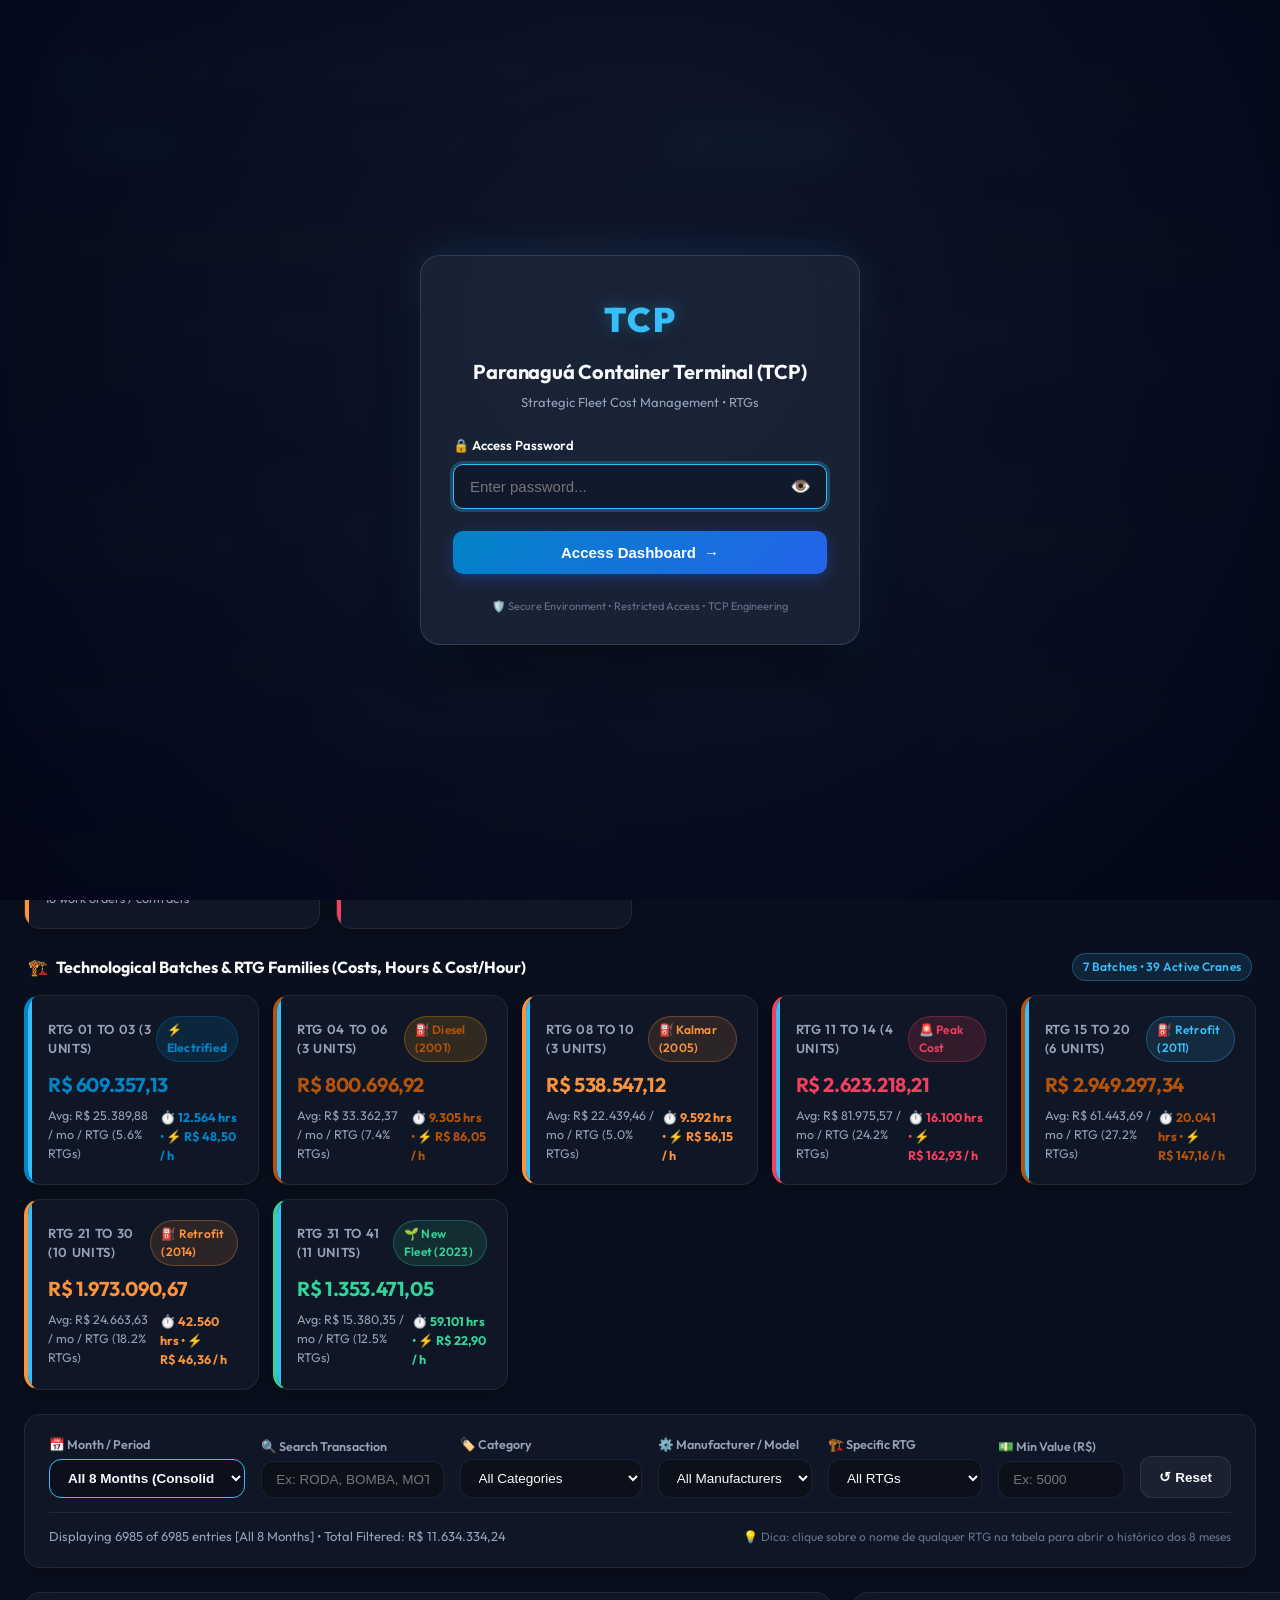
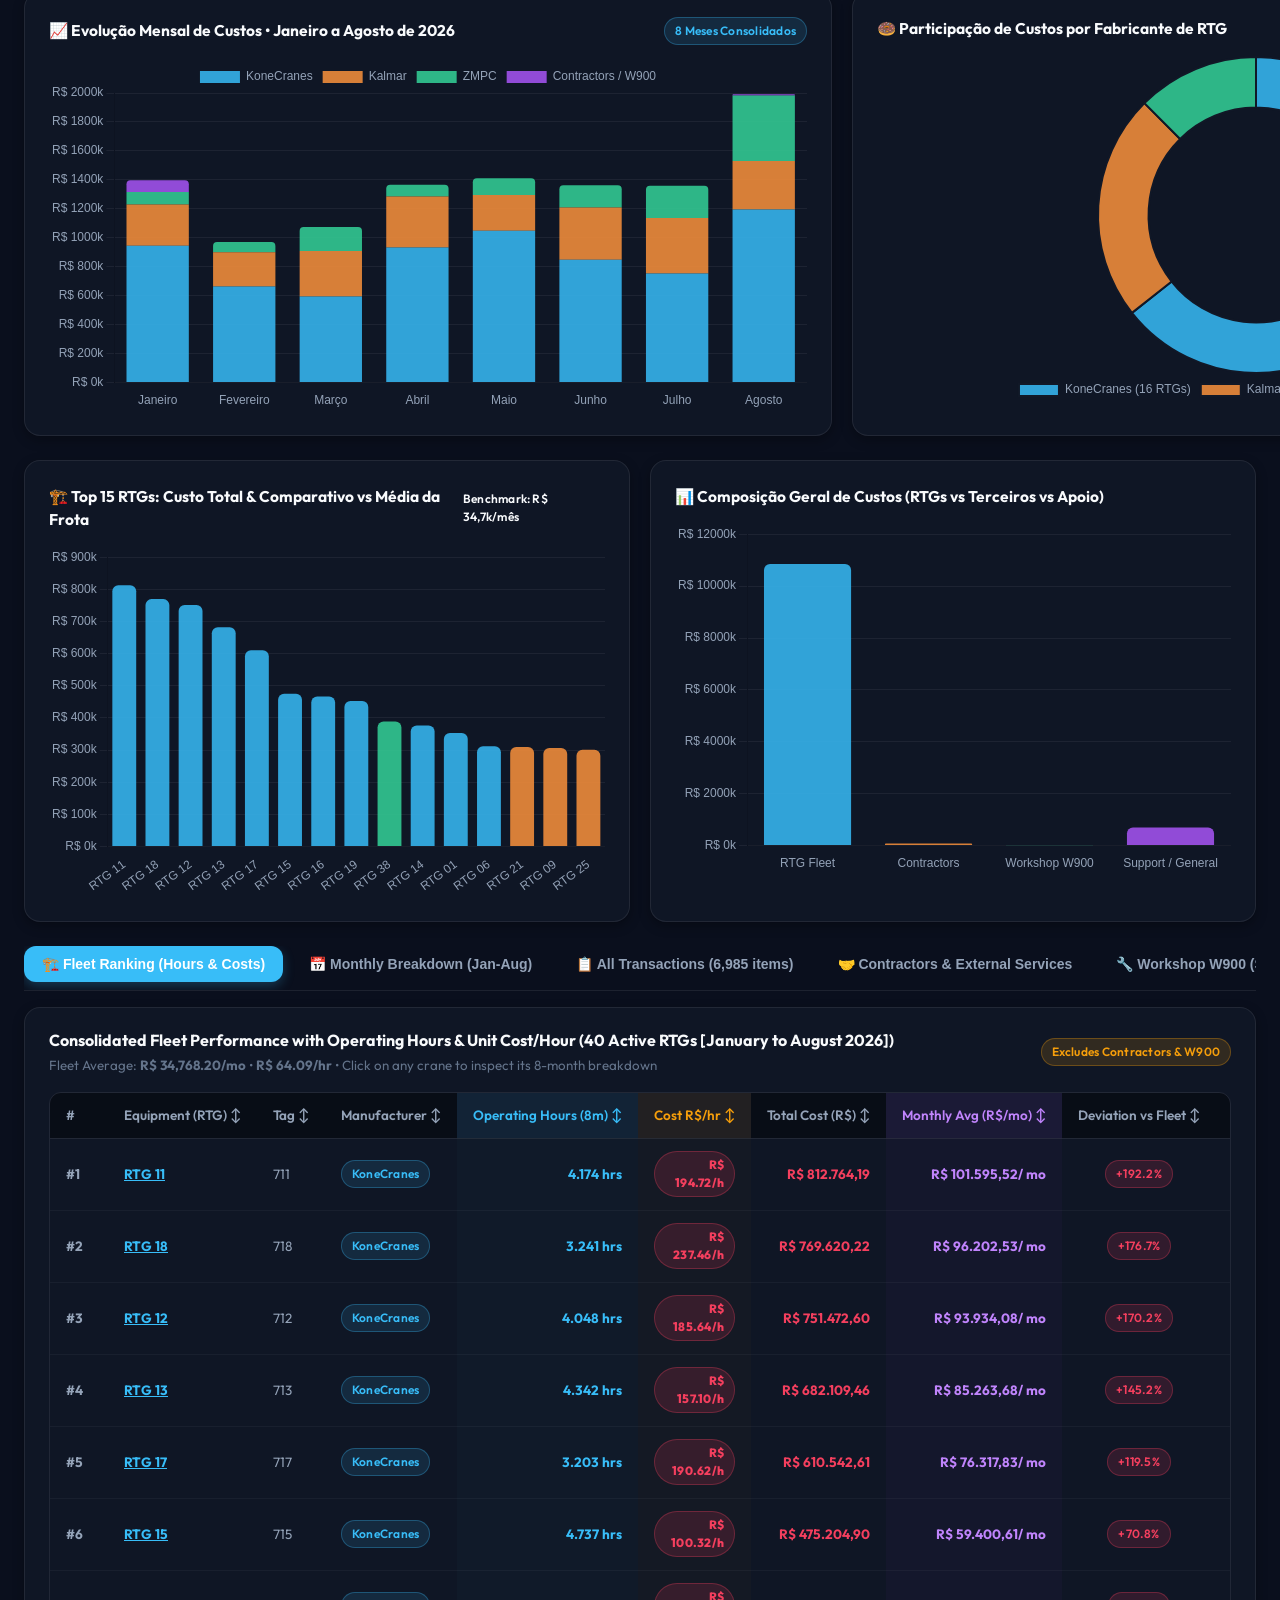
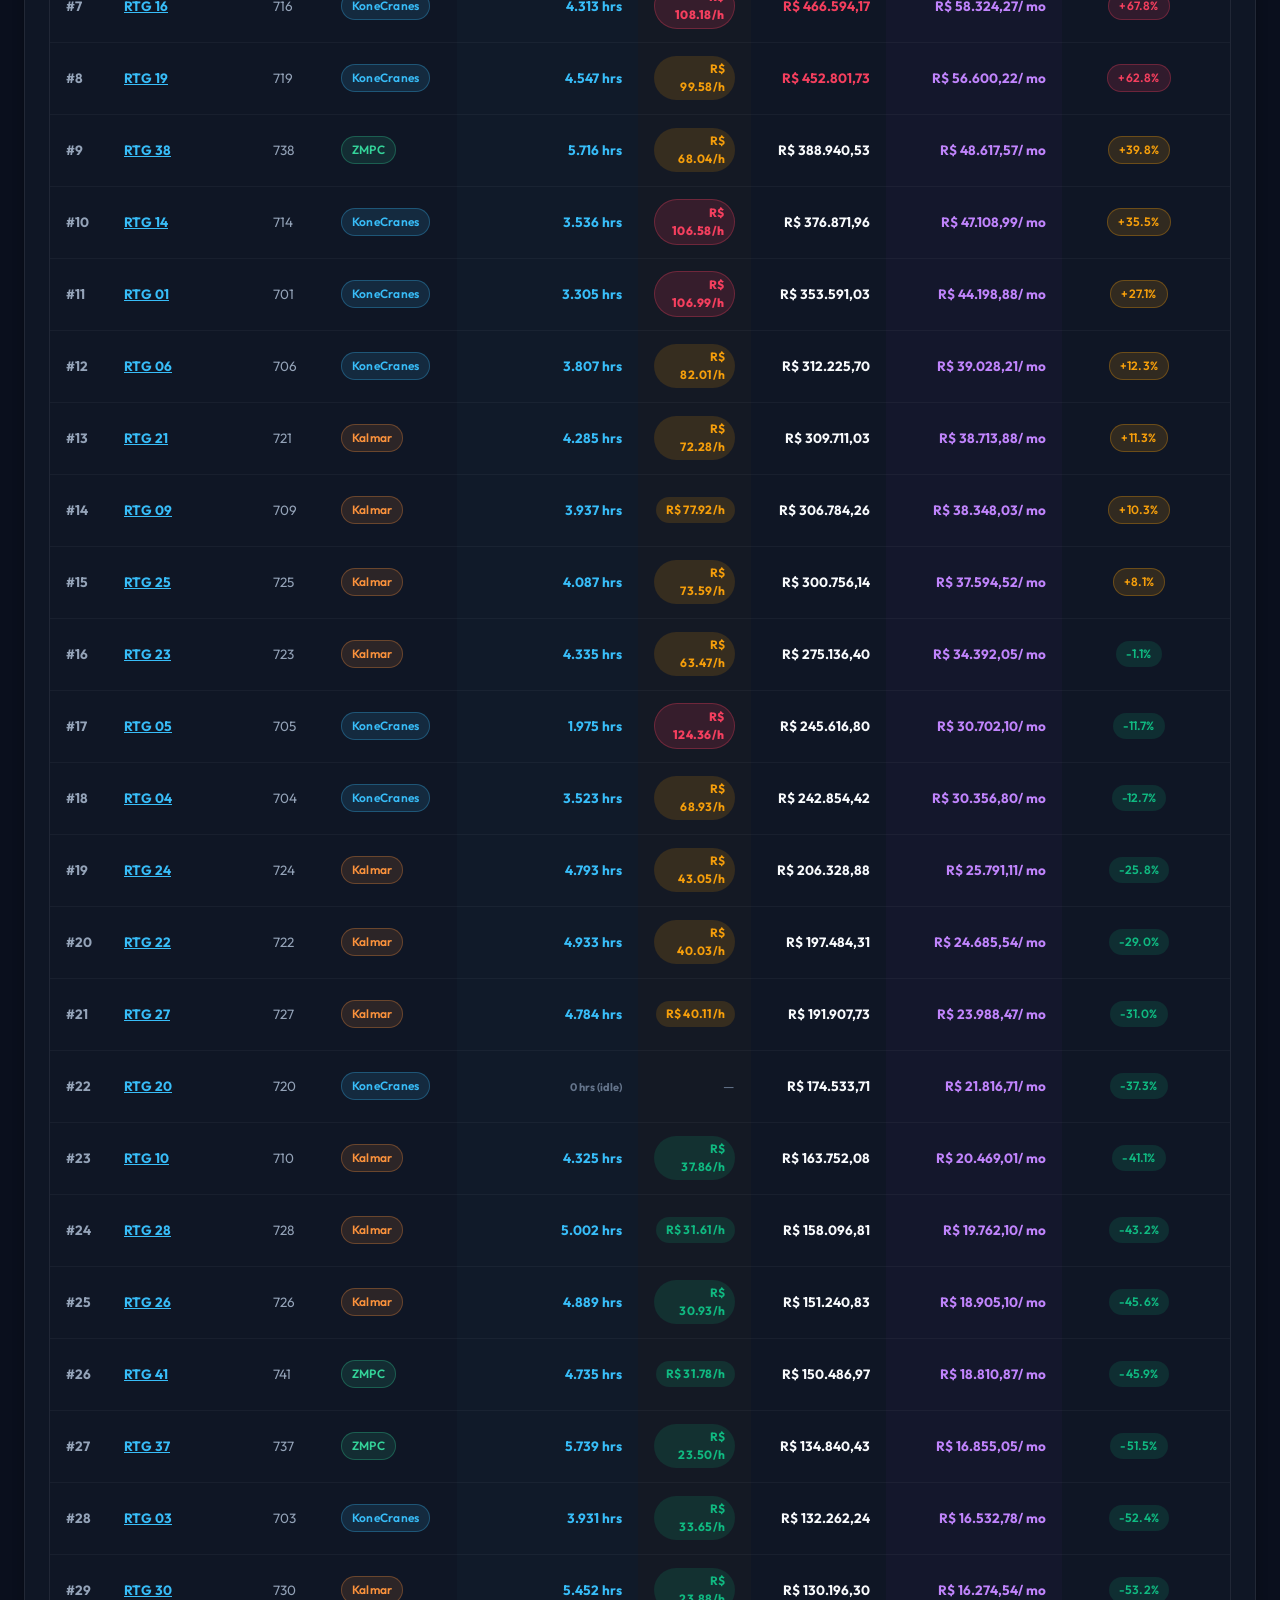
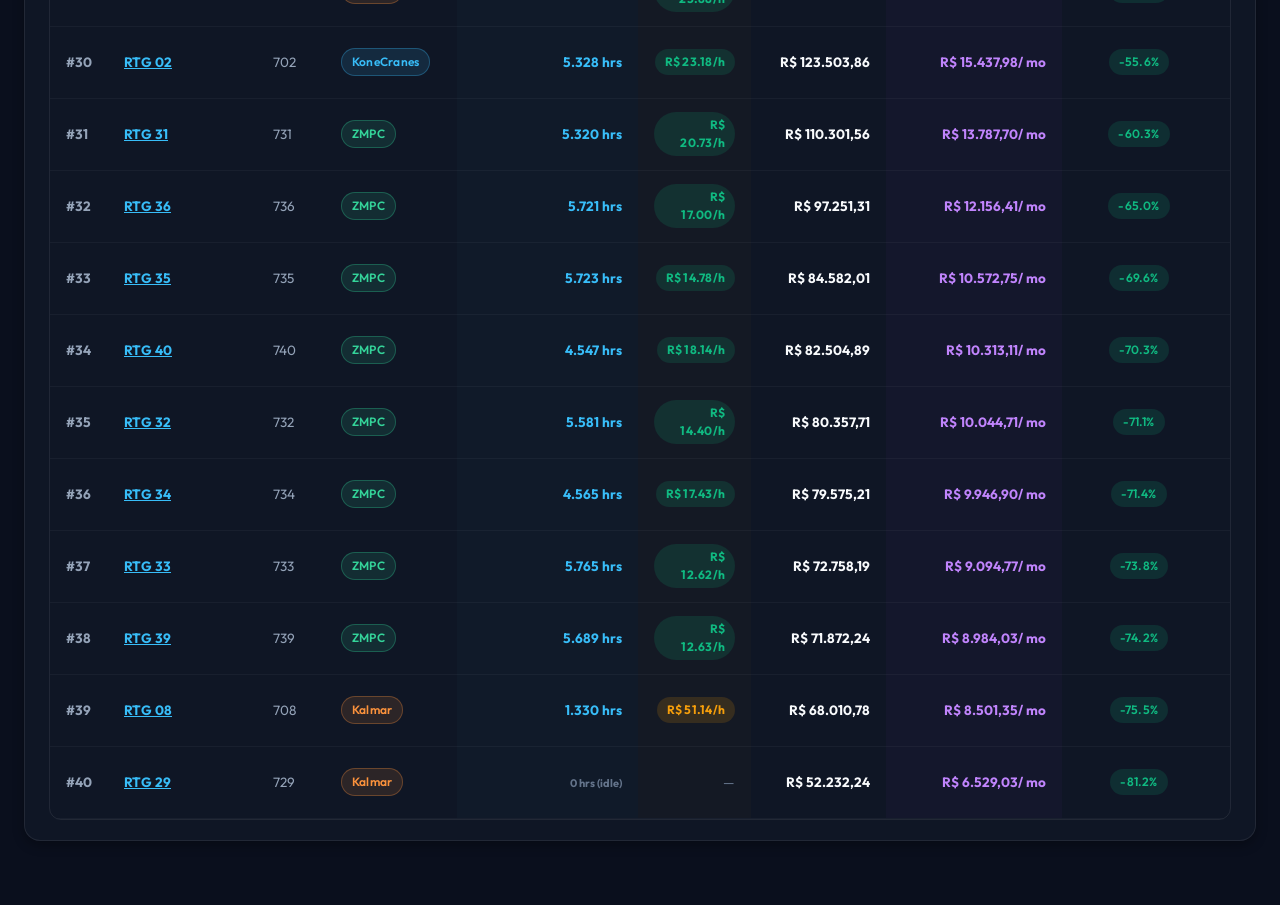
==== commit 2cd5bc4b: "feat: definir ingles como idioma padrao de inicializacao" ====
--- a/index.html
+++ b/index.html
@@ -1,11 +1,11 @@
 ﻿<!DOCTYPE html>
-<html lang="pt-BR" data-theme="dark">
+<html lang="en" data-theme="dark">
 
 <head>
   <meta charset="UTF-8">
   <meta http-equiv="Content-Type" content="text/html; charset=UTF-8">
   <meta name="viewport" content="width=device-width, initial-scale=1.0">
-  <title>Dashboard de Gest&atilde;o de Custos RTG &amp; Terceiros - Base V2 (Jan a Ago/2026)</title>
+  <title>Strategic Cost Management Dashboard &bull; RTG Fleet, Third Parties &amp; Workshop (Jan-Aug 2026)</title>
 
   <!-- Modern Typography -->
   <link rel="preconnect" href="https://fonts.googleapis.com">
@@ -32,30 +32,30 @@
           style="font-weight: 900; font-size: 34px; letter-spacing: 2px; color: #38bdf8; font-family: 'Outfit', sans-serif; text-shadow: 0 0 16px rgba(56, 189, 248, 0.4);">
           TCP</div>
         <h2 id="login-company-title">TCP</h2>
-        <p class="login-sub" id="login-portal-title">Gest&atilde;o Estrat&eacute;gica de Custos &bull; Frota RTG</p>
+        <p class="login-sub" id="login-portal-title">Strategic Fleet Cost Management &bull; RTGs</p>
       </div>
 
       <form id="login-form" onsubmit="handleLoginSubmit(event)" autocomplete="off">
         <div class="login-form-group">
-          <label for="login-password" id="lbl-login-pass">&#128274; Senha de Acesso</label>
+          <label for="login-password" id="lbl-login-pass">&#128274; Access Password</label>
           <div class="password-input-wrapper">
-            <input type="password" id="login-password" class="input-control" placeholder="Digite a senha..." required
+            <input type="password" id="login-password" class="input-control" placeholder="Enter password..." required
               autofocus />
-            <button type="button" class="btn-toggle-pwd" id="btn-toggle-pwd" title="Mostrar/Ocultar Senha"
+            <button type="button" class="btn-toggle-pwd" id="btn-toggle-pwd" title="Show/Hide Password"
               onclick="togglePasswordVisibility()">&#128065;&#65039;</button>
           </div>
           <div class="login-error-msg" id="login-error" style="display: none;">
-            &#9888;&#65039; Senha incorreta. Tente novamente.
+            &#9888;&#65039; Incorrect password. Try again.
           </div>
         </div>
 
         <button type="submit" class="btn btn-primary btn-login-submit" id="btn-login-submit">
-          <span id="btn-login-submit-text">Acessar Dashboard</span> &rarr;
+          <span id="btn-login-submit-text">Access Dashboard</span> &rarr;
         </button>
       </form>
 
       <div class="login-footer" id="login-footer-text">
-        <span>&#128737;&#65039; Ambiente Seguro &bull; Acesso Restrito &bull; Engenharia TCP</span>
+        <span>&#128737;&#65039; Secure Environment &bull; Restricted Access &bull; TCP Engineering</span>
       </div>
     </div>
   </div>
@@ -69,30 +69,30 @@
           style="font-weight: 900; font-size: 22px; letter-spacing: 1.5px; color: #38bdf8; font-family: 'Outfit', sans-serif; text-shadow: 0 0 12px rgba(56, 189, 248, 0.35);">
           TCP</div>
         <div class="brand-title">
-          <h1 id="header-main-title">Gest&atilde;o Estrat&eacute;gica de Custos &bull; Frota RTG, Terceiros &amp; Oficina</h1>
+          <h1 id="header-main-title">Strategic Cost Management &bull; RTG Fleet, Third Parties &amp; Workshop</h1>
           <p>
-            <span id="header-sub-base">&#128193; Base Atualizada: <strong>Custo_01-01-2026 a 08-31-2026_V2</strong></span>
+            <span id="header-sub-base">&#128193; Updated database: <strong>Cost_01-01-2026 to 08-31-2026_V2</strong></span>
             <span>&bull;</span>
-            <span id="header-sub-period">&#128197; Per&iacute;odo: <strong>Jan a Ago/2026 (8 Meses)</strong></span>
+            <span id="header-sub-period">&#128197; Period: <strong>Jan. to Aug. 2026 (8 months)</strong></span>
             <span>&bull;</span>
-            <span id="header-sub-fleet">&#127959;&#65039; Frota: <strong>39 RTGs</strong></span>
+            <span id="header-sub-fleet">&#127959;&#65039; Fleet: <strong>39 RTGs</strong></span>
             <span>&bull;</span>
-            <span id="header-sub-contractors">&#129309; <strong>Servi&ccedil;os Terceiros</strong></span>
+            <span id="header-sub-contractors">&#129309; <strong>Third-Party Services</strong></span>
             <span>&bull;</span>
-            <span id="header-sub-workshop">&#128295; <strong>Oficina W900</strong></span>
+            <span id="header-sub-workshop">&#128295; <strong>Workshop W900</strong></span>
           </p>
         </div>
       </div>
 
       <div class="header-actions">
-        <button class="btn btn-primary" id="lang-toggle-btn">&#127482;&#127480; English</button>
-        <button class="btn btn-outline" id="theme-toggle-btn">&#9728;&#65039; Alternar Tema</button>
-        <button class="btn btn-secondary" id="btn-view-plan">&#128214; Plano Resumido</button>
-        <button class="btn btn-secondary" id="btn-export-csv">&#128229; Baixar CSV</button>
-        <button class="btn btn-success" id="btn-export-excel">&#128202; Exportar Excel (.xlsx)</button>
-        <button class="btn btn-outline" id="btn-print">&#128424;&#65039; Imprimir / PDF</button>
-        <button class="btn btn-outline" id="btn-logout" title="Bloquear / Sair">&#128274; <span
-            id="btn-logout-text">Sair</span></button>
+        <button class="btn btn-primary" id="lang-toggle-btn">&#127463;&#127479; Portugu&ecirc;s</button>
+        <button class="btn btn-outline" id="theme-toggle-btn">&#9728;&#65039; Toggle Theme</button>
+        <button class="btn btn-secondary" id="btn-view-plan">&#128214; Summary Plan</button>
+        <button class="btn btn-secondary" id="btn-export-csv">&#128229; Download CSV</button>
+        <button class="btn btn-success" id="btn-export-excel">&#128202; Export Excel (.xlsx)</button>
+        <button class="btn btn-outline" id="btn-print">&#128424;&#65039; Print / PDF</button>
+        <button class="btn btn-outline" id="btn-logout" title="Lock / Logout">&#128274; <span
+            id="btn-logout-text">Logout</span></button>
       </div>
     </header>
 
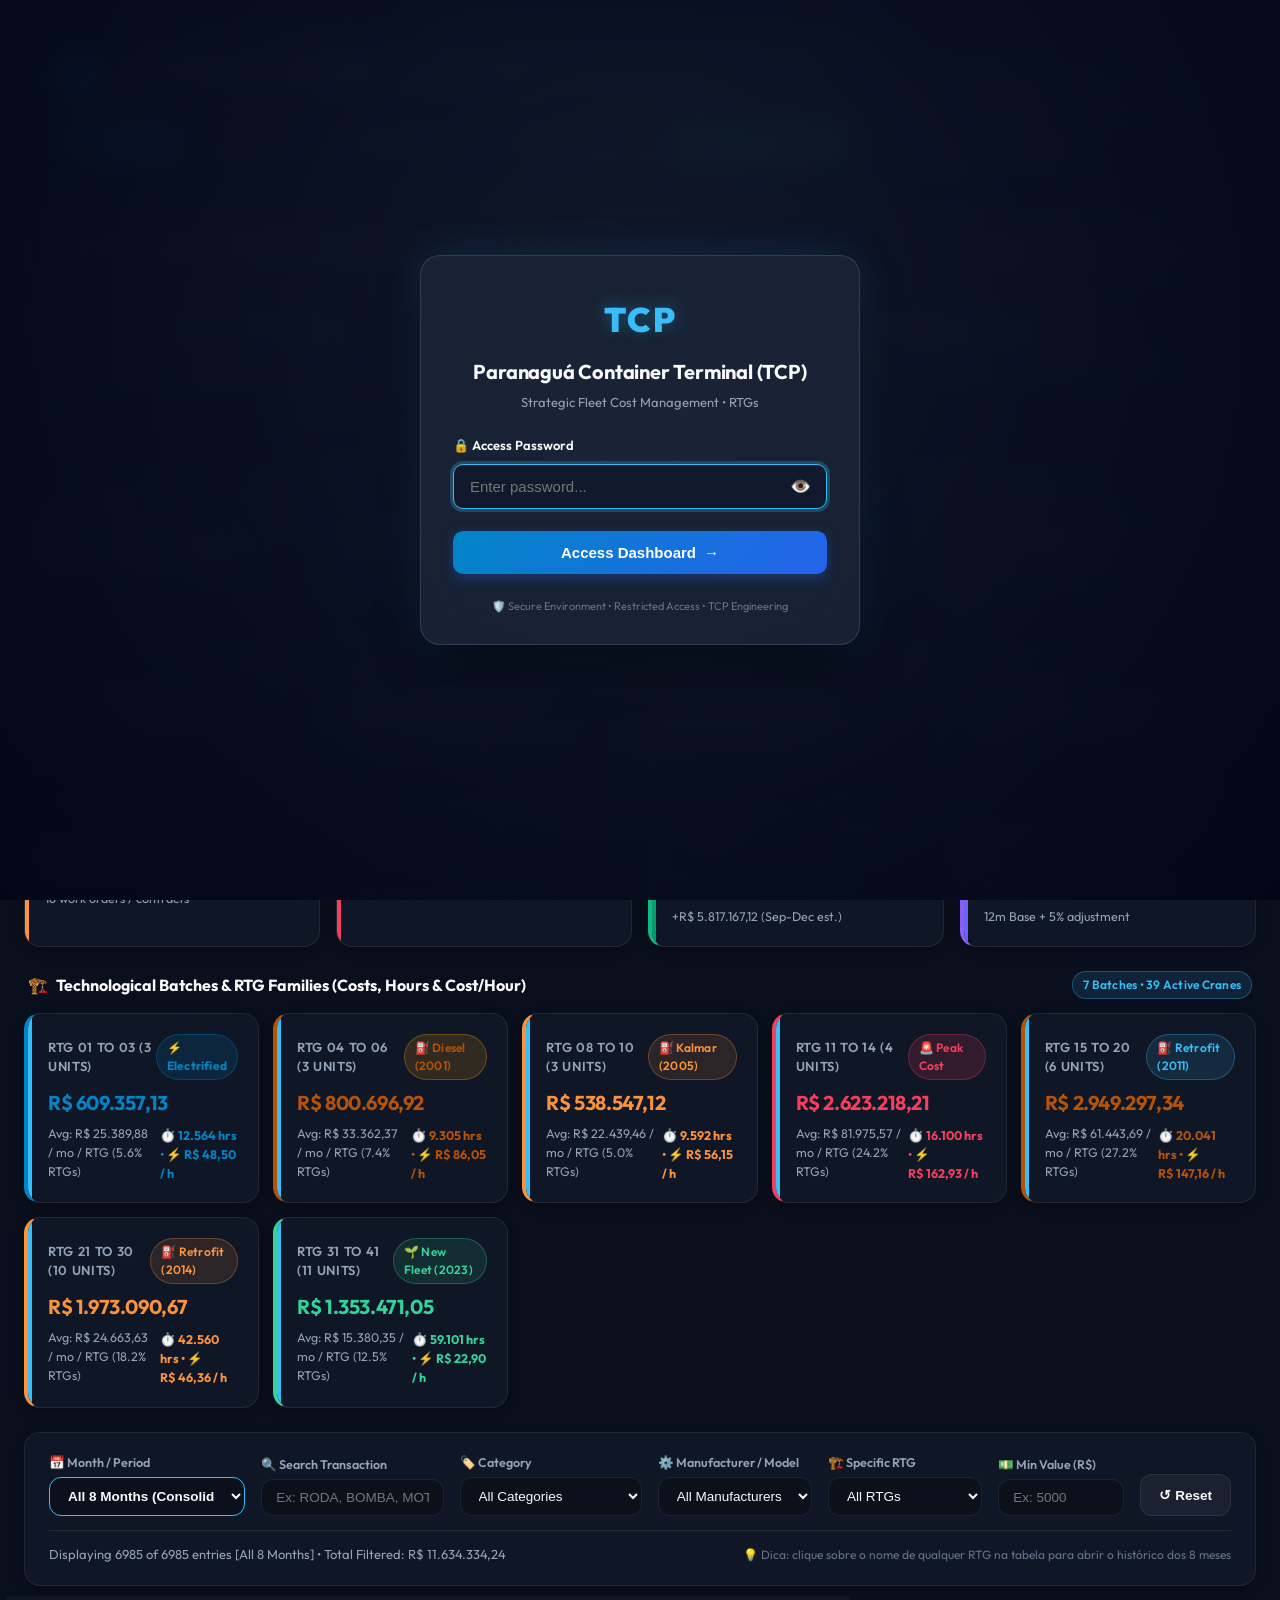
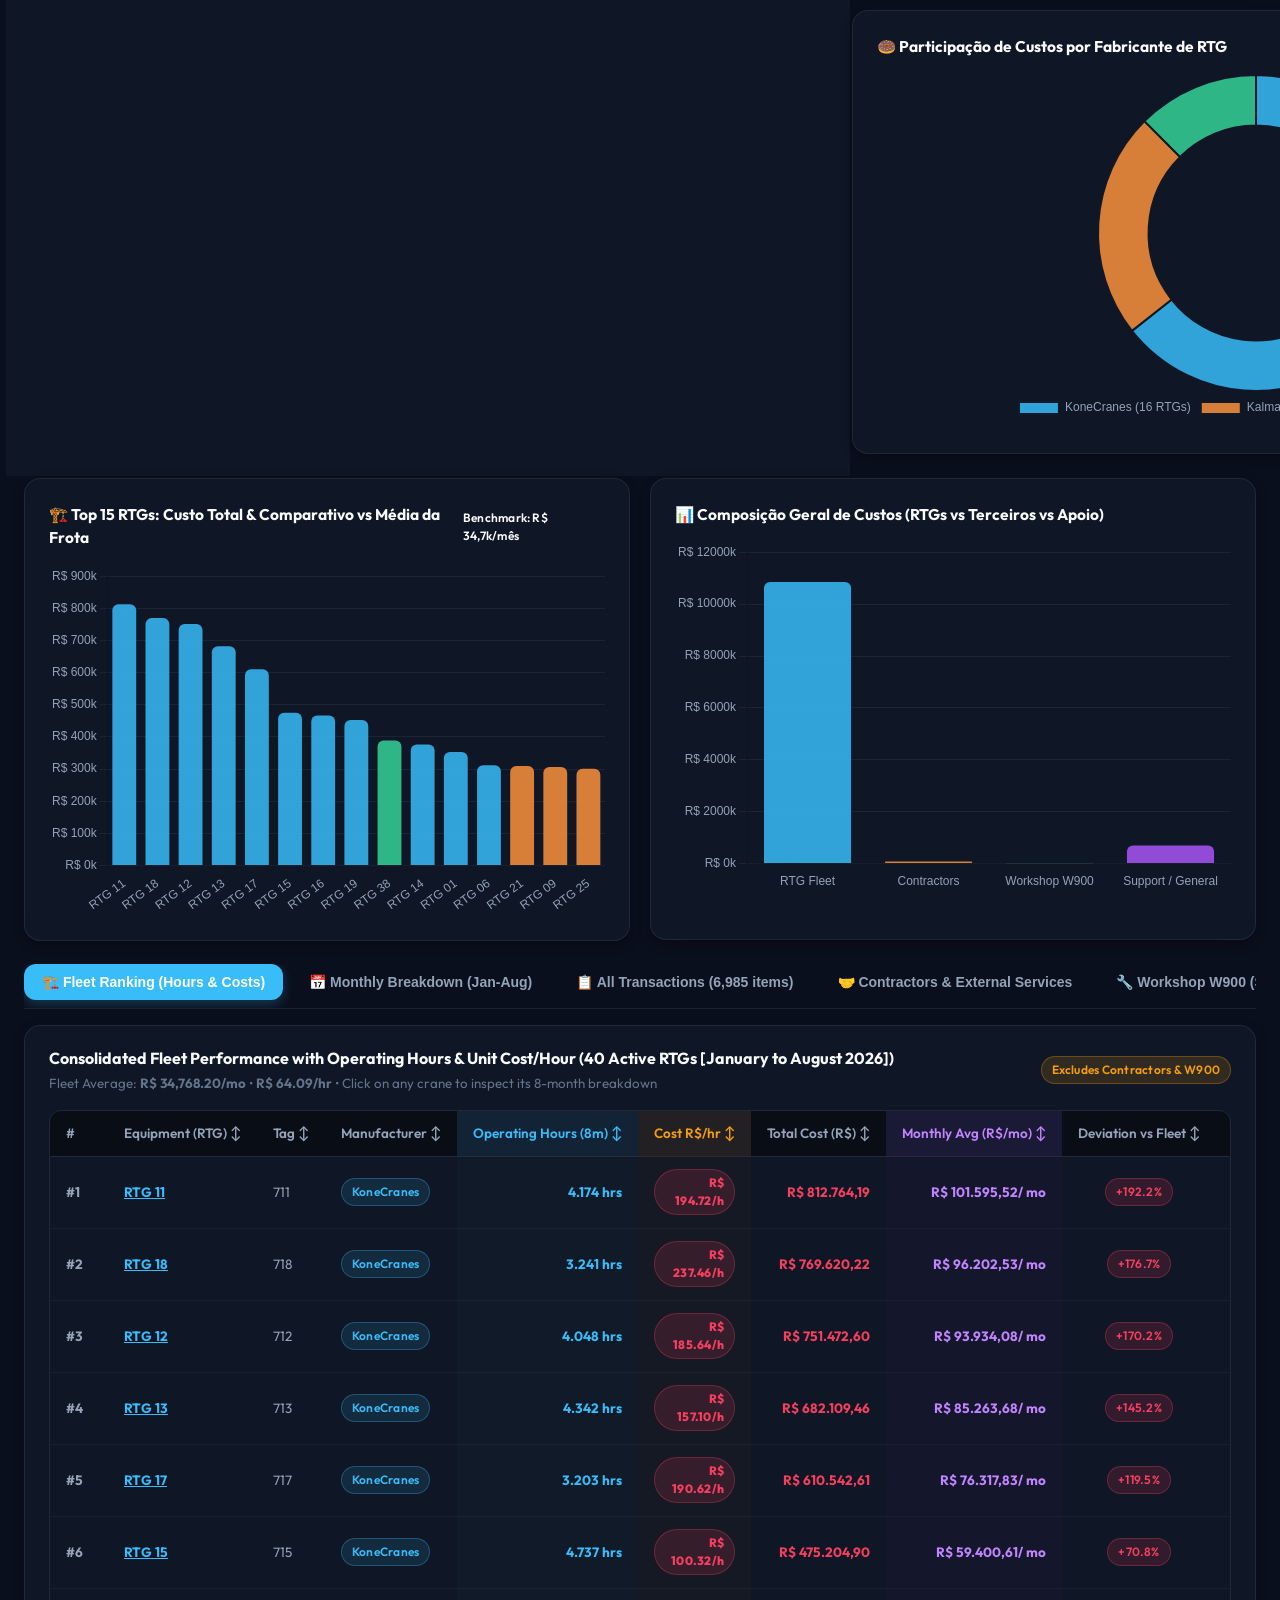
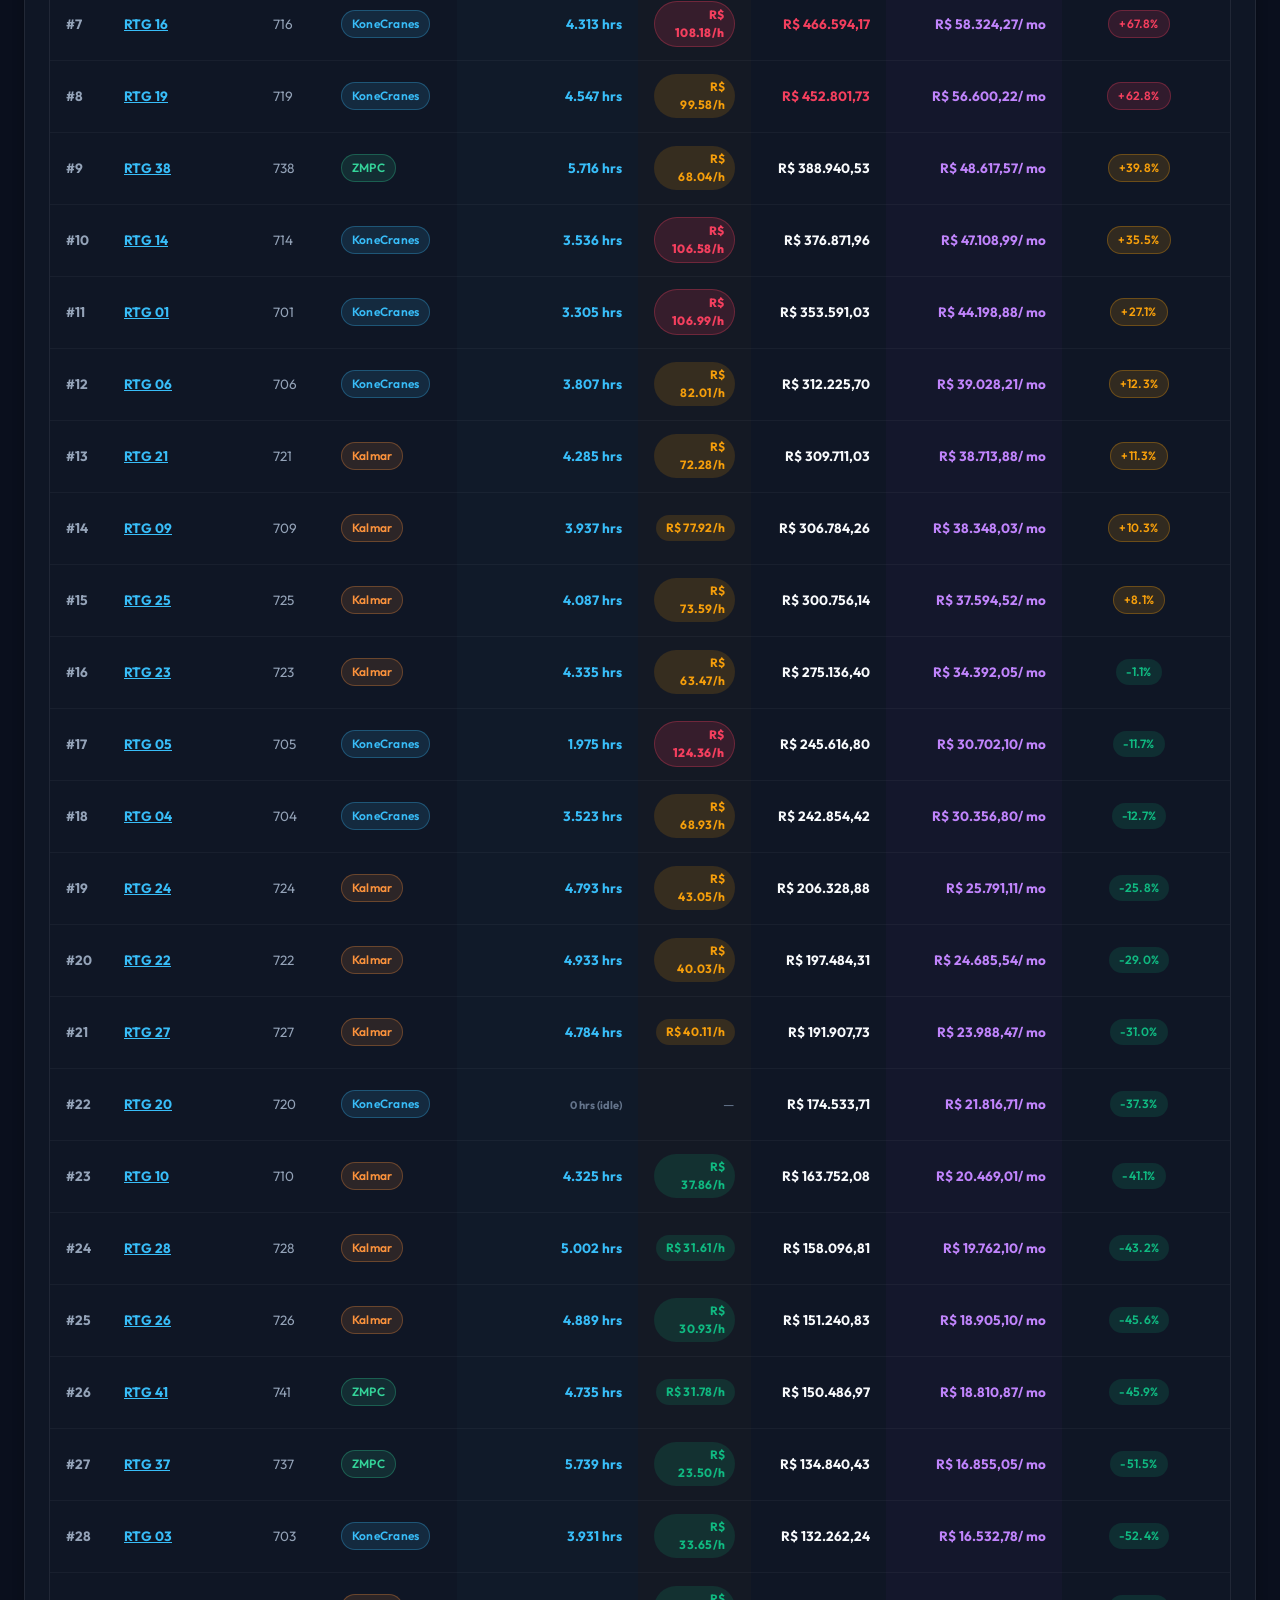
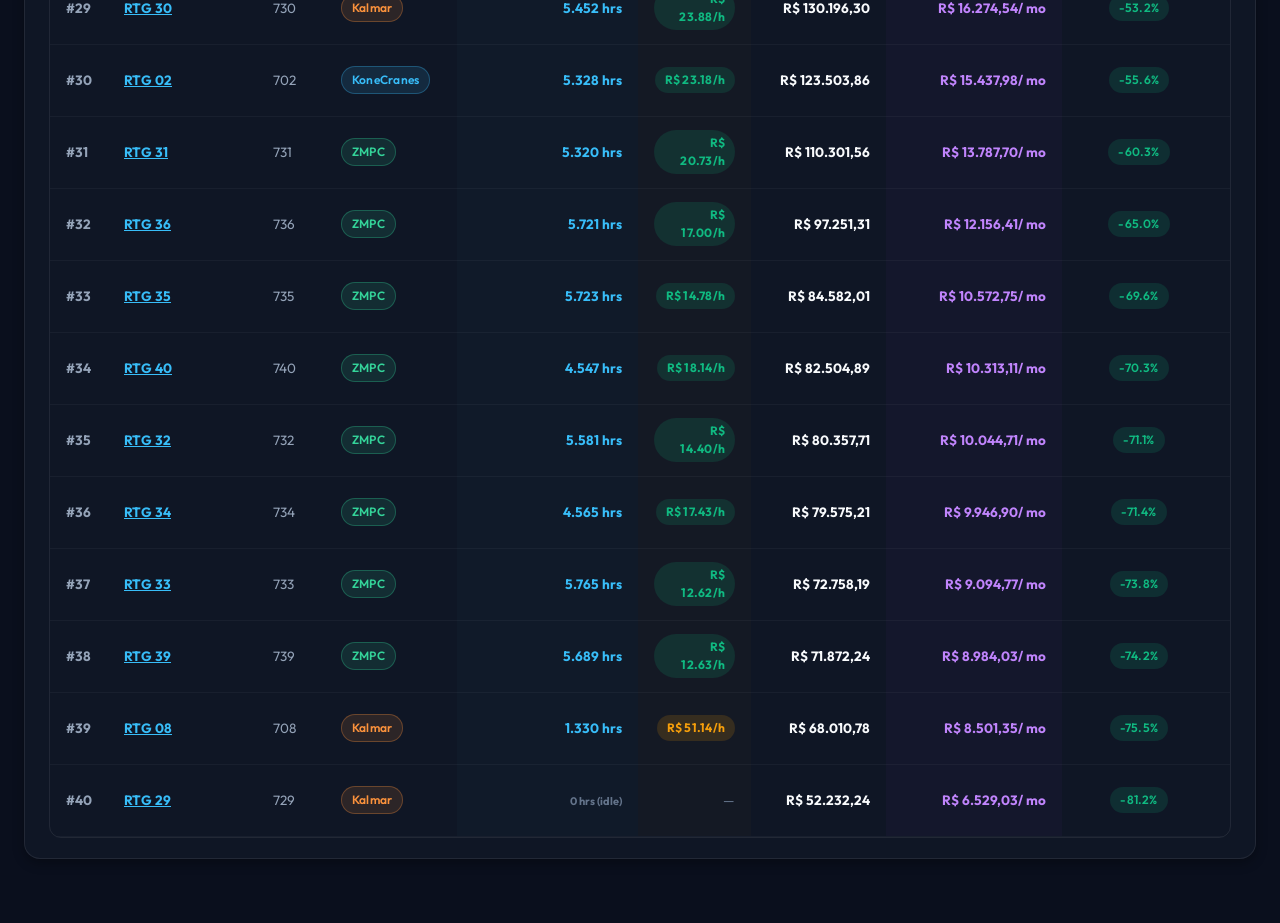
==== commit bb07500e: "feat: adicionar cards de previsao fechamento 2026 e previsao de orcamento 2027" ====
--- a/index.html
+++ b/index.html
@@ -240,6 +240,26 @@
         </div>
         <div class="kpi-value" id="kpi-top-rtg" style="color: var(--danger); font-size: 22px;">RTG 11</div>
         <div class="kpi-footer" id="kpi-top-rtg-footer">M&eacute;dia: R$ 101.595,52 / m&ecirc;s (+192%)</div>
+      </div>
+
+      <!-- 2026 Year-End Forecast Card -->
+      <div class="glass-panel kpi-card kpi-proj2026" style="border-left: 4px solid #10b981;">
+        <div class="kpi-header">
+          <span class="kpi-title" id="kpi-title-proj2026">2026 Year-End Forecast</span>
+          <span class="badge" style="background: rgba(16, 185, 129, 0.15); color: #10b981; border: 1px solid rgba(16, 185, 129, 0.3);" id="kpi-proj2026-badge">&#127919; 12m Run-rate</span>
+        </div>
+        <div class="kpi-value" id="kpi-proj2026-val" style="color: #10b981;">R$ 17.451.501,36</div>
+        <div class="kpi-footer" id="kpi-proj2026-footer">+R$ 5.817.167,12 (Sep-Dec est.)</div>
+      </div>
+
+      <!-- 2027 Budget Forecast Card -->
+      <div class="glass-panel kpi-card kpi-proj2027" style="border-left: 4px solid #8b5cf6;">
+        <div class="kpi-header">
+          <span class="kpi-title" id="kpi-title-proj2027">2027 Budget Forecast</span>
+          <span class="badge" style="background: rgba(139, 92, 246, 0.15); color: #a78bfa; border: 1px solid rgba(139, 92, 246, 0.3);" id="kpi-proj2027-badge">&#128200; Base + 5%</span>
+        </div>
+        <div class="kpi-value" id="kpi-proj2027-val" style="color: #a78bfa;">R$ 18.324.076,43</div>
+        <div class="kpi-footer" id="kpi-proj2027-footer">12m Base + 5% adjustment</div>
       </div>
     </section>
 
@@ -564,6 +584,12 @@
           padr&atilde;o da frota.
         </p>
 
+        <h3 style="color: var(--text-primary); margin-top: 20px;">4. Proje&ccedil;&atilde;o Fechamento 2026 &amp; Or&ccedil;amento 2027</h3>
+        <p>
+          &bull; <strong>Fechamento Estimado 2026 (12 meses):</strong> <strong>R$ 17.451.501,36</strong> (run-rate anual com base na m&eacute;dia realizada de R$ 1,45M/m&ecirc;s nos primeiros 8 meses, estimando +R$ 5,82M para o quadrimestre Set-Dez).<br>
+          &bull; <strong>Or&ccedil;amento Previsto 2027:</strong> <strong>R$ 18.324.076,43</strong> (aplica&ccedil;&atilde;o de reajuste contratual e infla&ccedil;&atilde;o projetada de +5,0% sobre a base anualizada de 2026).
+        </p>
+
         <div style="margin-top: 24px; text-align: right;">
           <button class="btn btn-primary" onclick="document.getElementById('plan-modal').style.display='none'">Fechar
             Relat&oacute;rio</button>
--- a/styles.css
+++ b/styles.css
@@ -299,6 +299,8 @@
 .kpi-card.kpi-zmpc::before { background: var(--zmpc-green); }
 .kpi-card.kpi-critico::before { background: var(--danger); }
 .kpi-card.kpi-media::before { background: #a855f7; }
+.kpi-card.kpi-proj2026::before { background: linear-gradient(to bottom, #10b981, #059669); }
+.kpi-card.kpi-proj2027::before { background: linear-gradient(to bottom, #8b5cf6, #6366f1); }
 
 .kpi-header {
   display: flex;
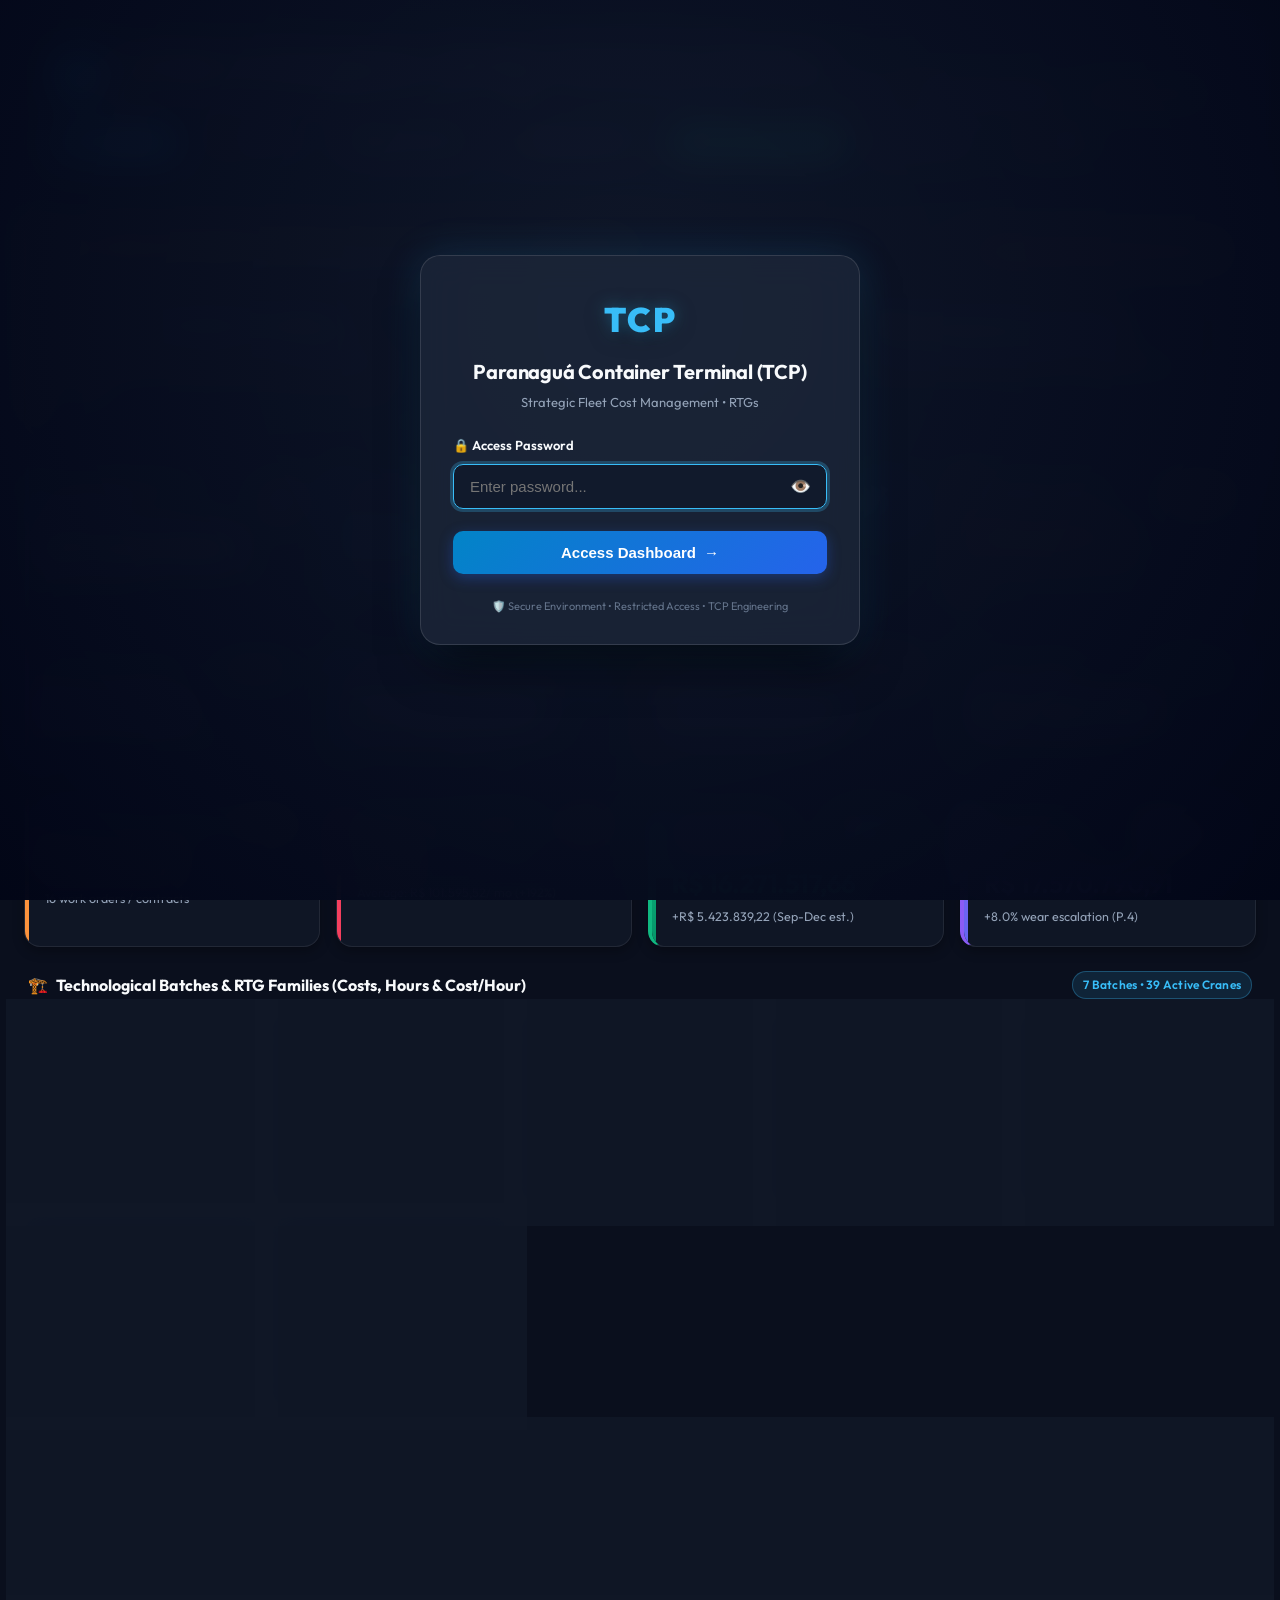
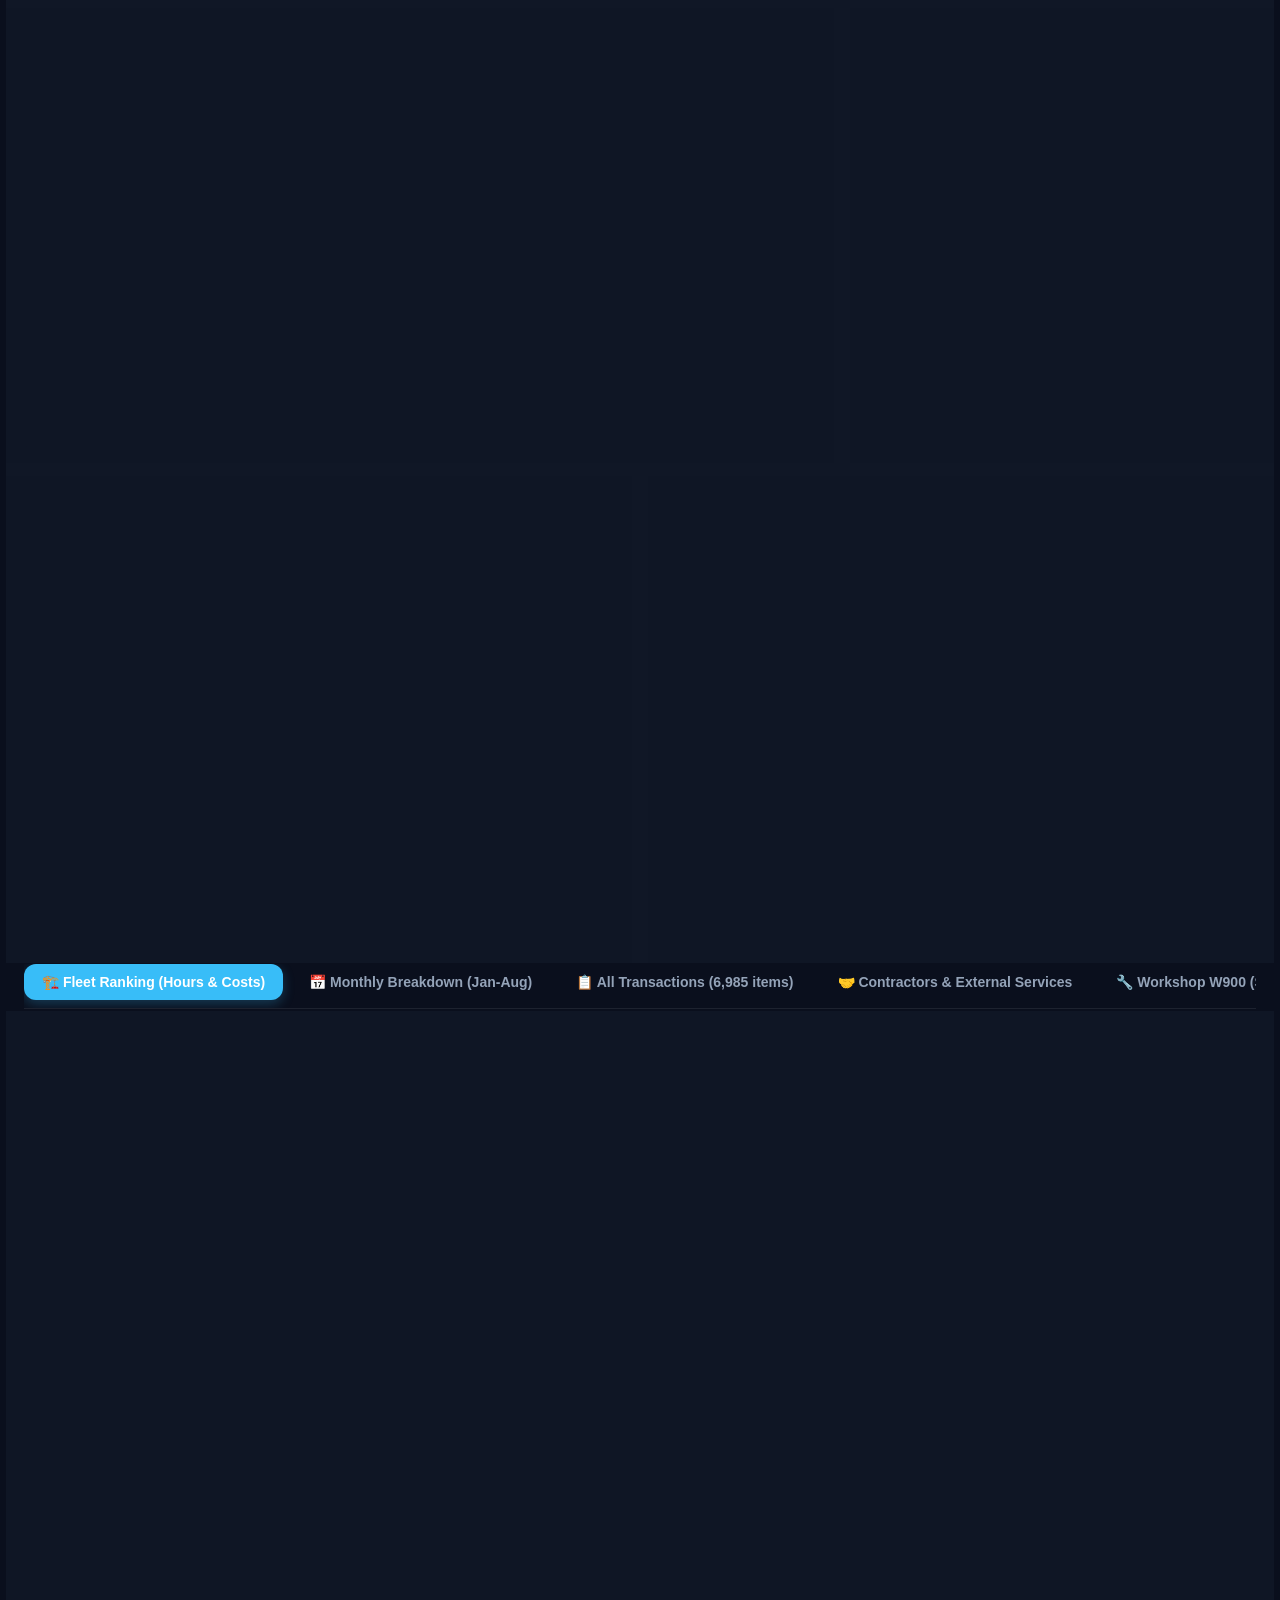
==== commit 31cbeeb8: "feat: alinhar previsao 2026 e orcamento 2027 com relatorio tecnico oficial (R$ 16.27M e R$ 17.57M)" ====
--- a/index.html
+++ b/index.html
@@ -245,21 +245,21 @@
       <!-- 2026 Year-End Forecast Card -->
       <div class="glass-panel kpi-card kpi-proj2026" style="border-left: 4px solid #10b981;">
         <div class="kpi-header">
-          <span class="kpi-title" id="kpi-title-proj2026">2026 Year-End Forecast</span>
+          <span class="kpi-title" id="kpi-title-proj2026">2026 Year-End Forecast (RTGs)</span>
           <span class="badge" style="background: rgba(16, 185, 129, 0.15); color: #10b981; border: 1px solid rgba(16, 185, 129, 0.3);" id="kpi-proj2026-badge">&#127919; 12m Run-rate</span>
         </div>
-        <div class="kpi-value" id="kpi-proj2026-val" style="color: #10b981;">R$ 17.451.501,36</div>
-        <div class="kpi-footer" id="kpi-proj2026-footer">+R$ 5.817.167,12 (Sep-Dec est.)</div>
+        <div class="kpi-value" id="kpi-proj2026-val" style="color: #10b981;">R$ 16.271.517,66</div>
+        <div class="kpi-footer" id="kpi-proj2026-footer">+R$ 5.423.839,22 (Sep-Dec est.)</div>
       </div>
 
       <!-- 2027 Budget Forecast Card -->
       <div class="glass-panel kpi-card kpi-proj2027" style="border-left: 4px solid #8b5cf6;">
         <div class="kpi-header">
-          <span class="kpi-title" id="kpi-title-proj2027">2027 Budget Forecast</span>
-          <span class="badge" style="background: rgba(139, 92, 246, 0.15); color: #a78bfa; border: 1px solid rgba(139, 92, 246, 0.3);" id="kpi-proj2027-badge">&#128200; Base + 5%</span>
-        </div>
-        <div class="kpi-value" id="kpi-proj2027-val" style="color: #a78bfa;">R$ 18.324.076,43</div>
-        <div class="kpi-footer" id="kpi-proj2027-footer">12m Base + 5% adjustment</div>
+          <span class="kpi-title" id="kpi-title-proj2027">2027 Budget Forecast (RTGs)</span>
+          <span class="badge" style="background: rgba(139, 92, 246, 0.15); color: #a78bfa; border: 1px solid rgba(139, 92, 246, 0.3);" id="kpi-proj2027-badge">&#128200; +8.0% Escalation</span>
+        </div>
+        <div class="kpi-value" id="kpi-proj2027-val" style="color: #a78bfa;">R$ 17.570.790,91</div>
+        <div class="kpi-footer" id="kpi-proj2027-footer">+8.0% wear escalation (P.4)</div>
       </div>
     </section>
 
@@ -584,10 +584,10 @@
           padr&atilde;o da frota.
         </p>
 
-        <h3 style="color: var(--text-primary); margin-top: 20px;">4. Proje&ccedil;&atilde;o Fechamento 2026 &amp; Or&ccedil;amento 2027</h3>
+        <h3 style="color: var(--text-primary); margin-top: 20px;">4. Proje&ccedil;&atilde;o Fechamento 2026 &amp; Or&ccedil;amento 2027 (Frota RTG)</h3>
         <p>
-          &bull; <strong>Fechamento Estimado 2026 (12 meses):</strong> <strong>R$ 17.451.501,36</strong> (run-rate anual com base na m&eacute;dia realizada de R$ 1,45M/m&ecirc;s nos primeiros 8 meses, estimando +R$ 5,82M para o quadrimestre Set-Dez).<br>
-          &bull; <strong>Or&ccedil;amento Previsto 2027:</strong> <strong>R$ 18.324.076,43</strong> (aplica&ccedil;&atilde;o de reajuste contratual e infla&ccedil;&atilde;o projetada de +5,0% sobre a base anualizada de 2026).
+          &bull; <strong>Fechamento Estimado 2026 (12 meses):</strong> <strong>R$ 16.271.517,66</strong> (run-rate anual com base na m&eacute;dia realizada dos RTGs de R$ 1,35M/m&ecirc;s nos primeiros 8 meses, estimando +R$ 5,42M para o quadrimestre Set-Dez).<br>
+          &bull; <strong>Or&ccedil;amento Previsto 2027:</strong> <strong>R$ 17.570.790,91</strong> (aplica&ccedil;&atilde;o da taxa t&eacute;cnica de desgaste por lote: +10% para m&aacute;quinas &gt;20 anos, +8% para meia-vida de 10-20 anos e +5% para m&aacute;quinas novas, resultando em +8,0% de escalada m&eacute;dia ponderada).
         </p>
 
         <div style="margin-top: 24px; text-align: right;">
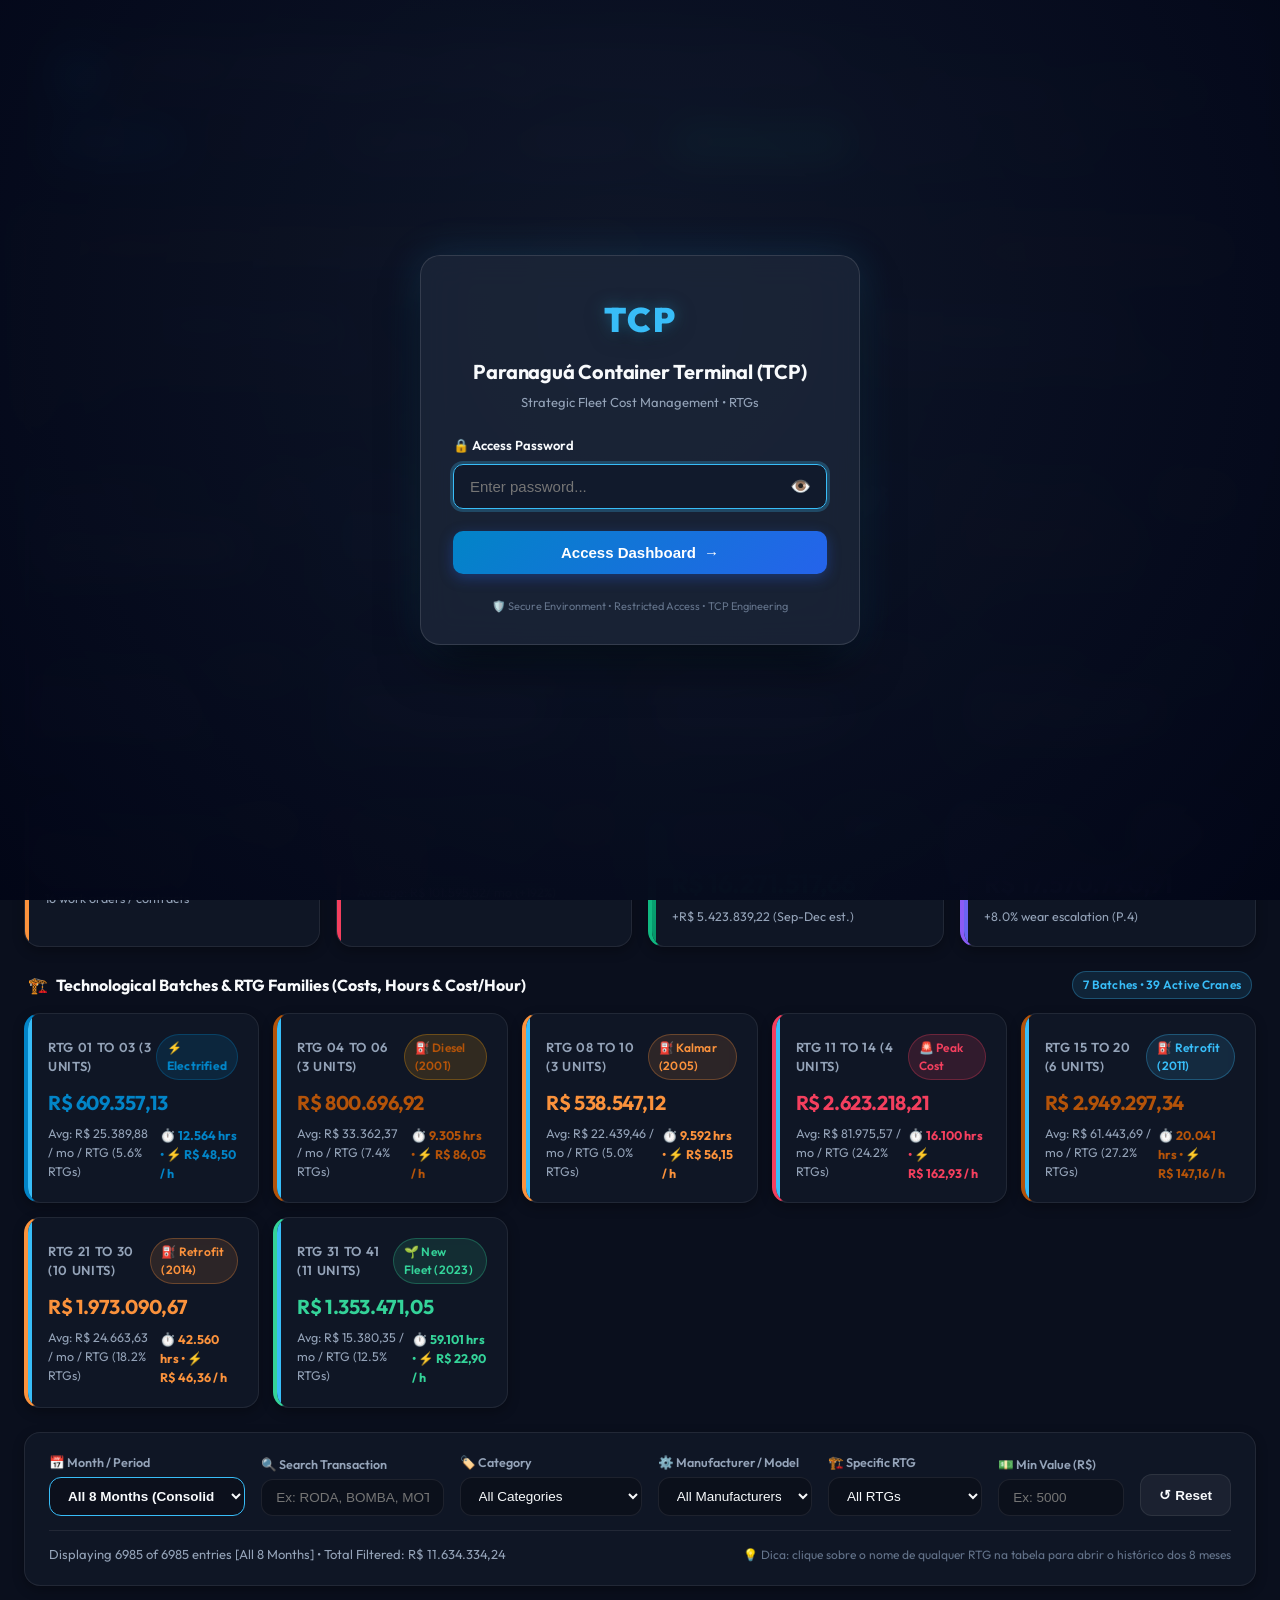
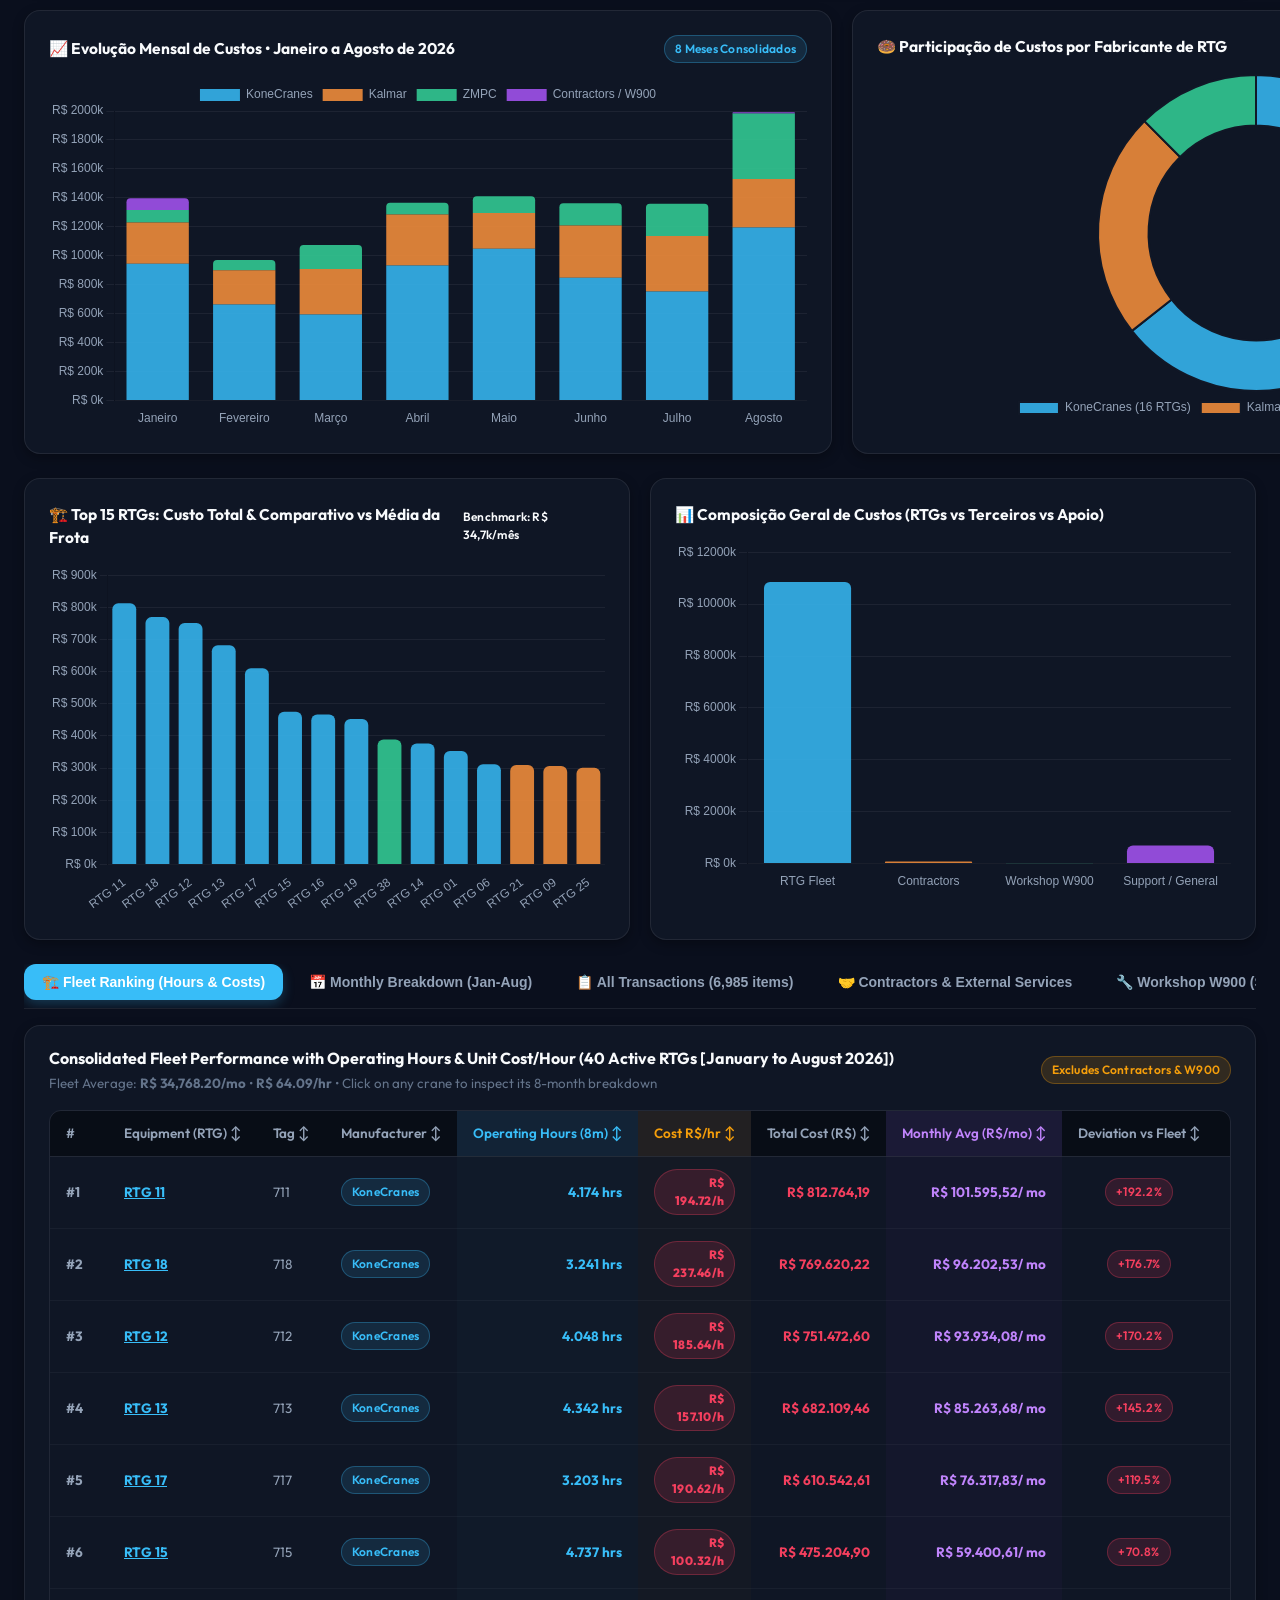
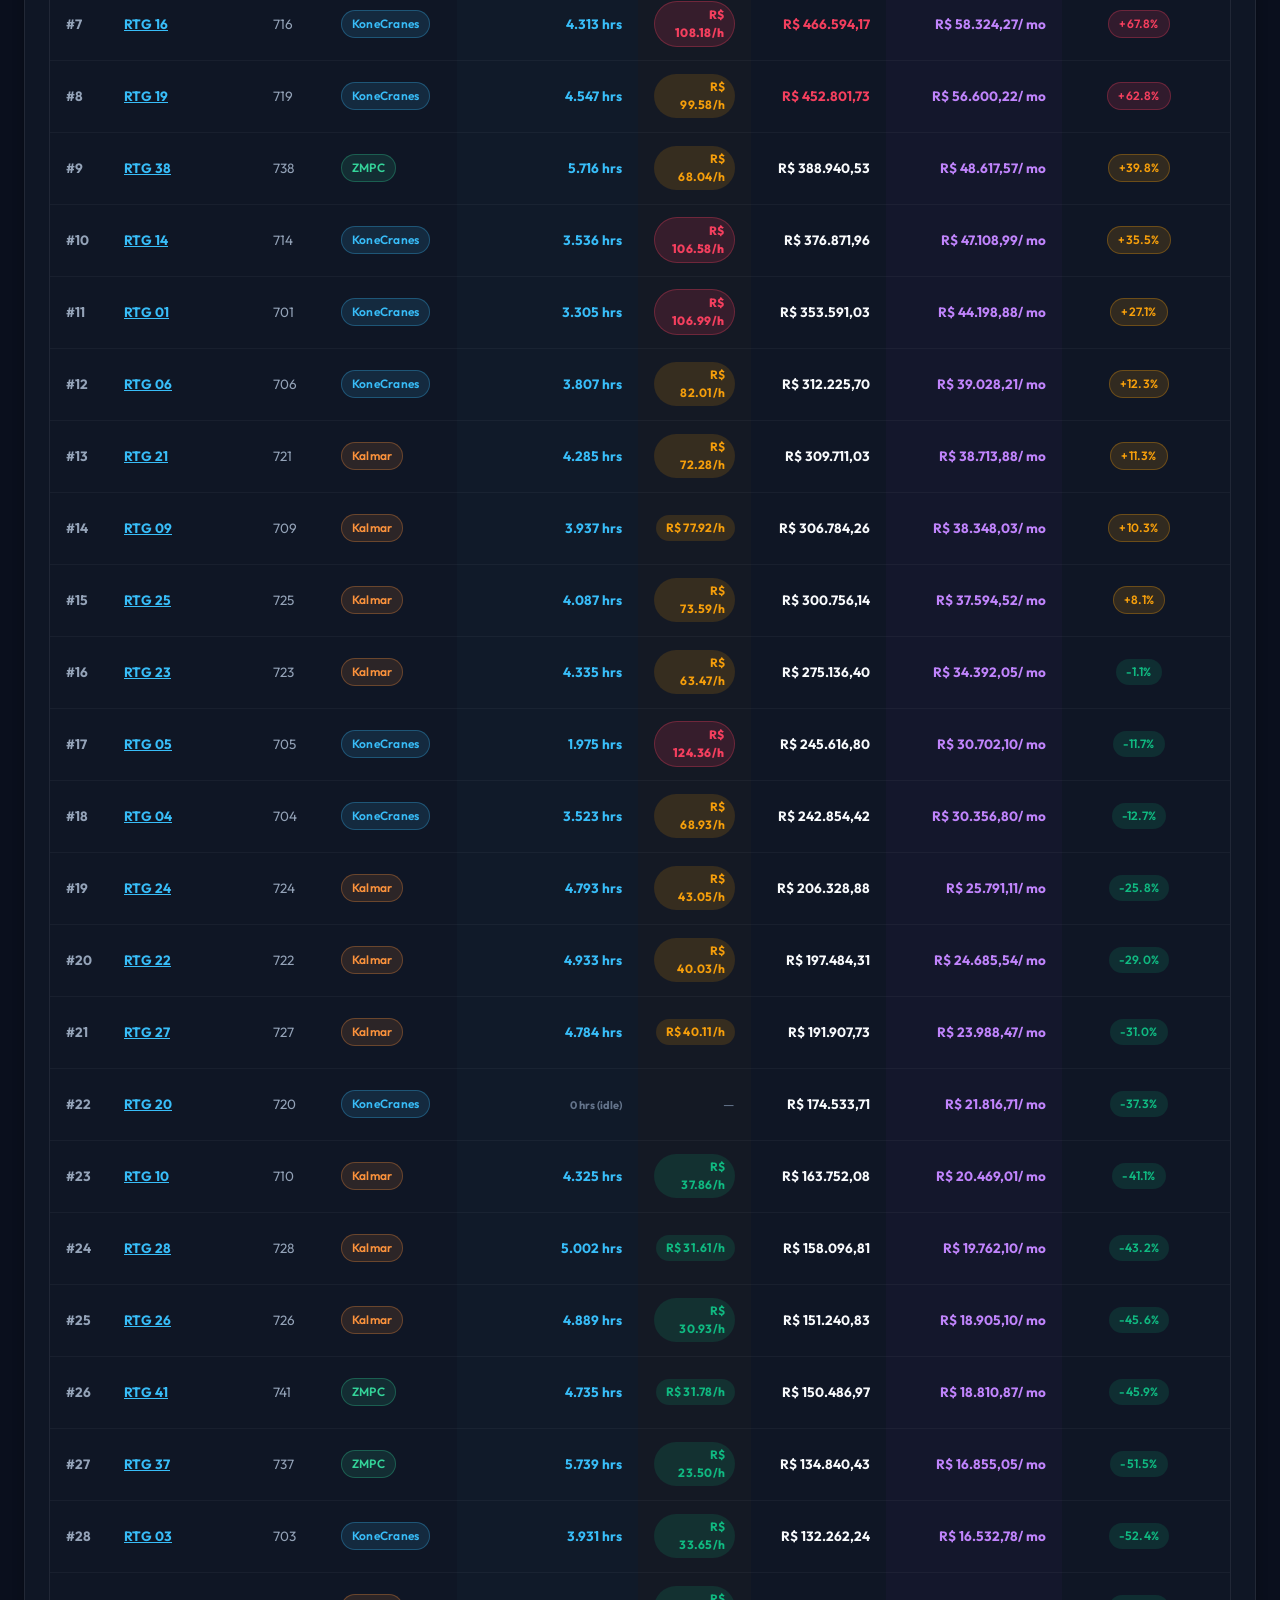
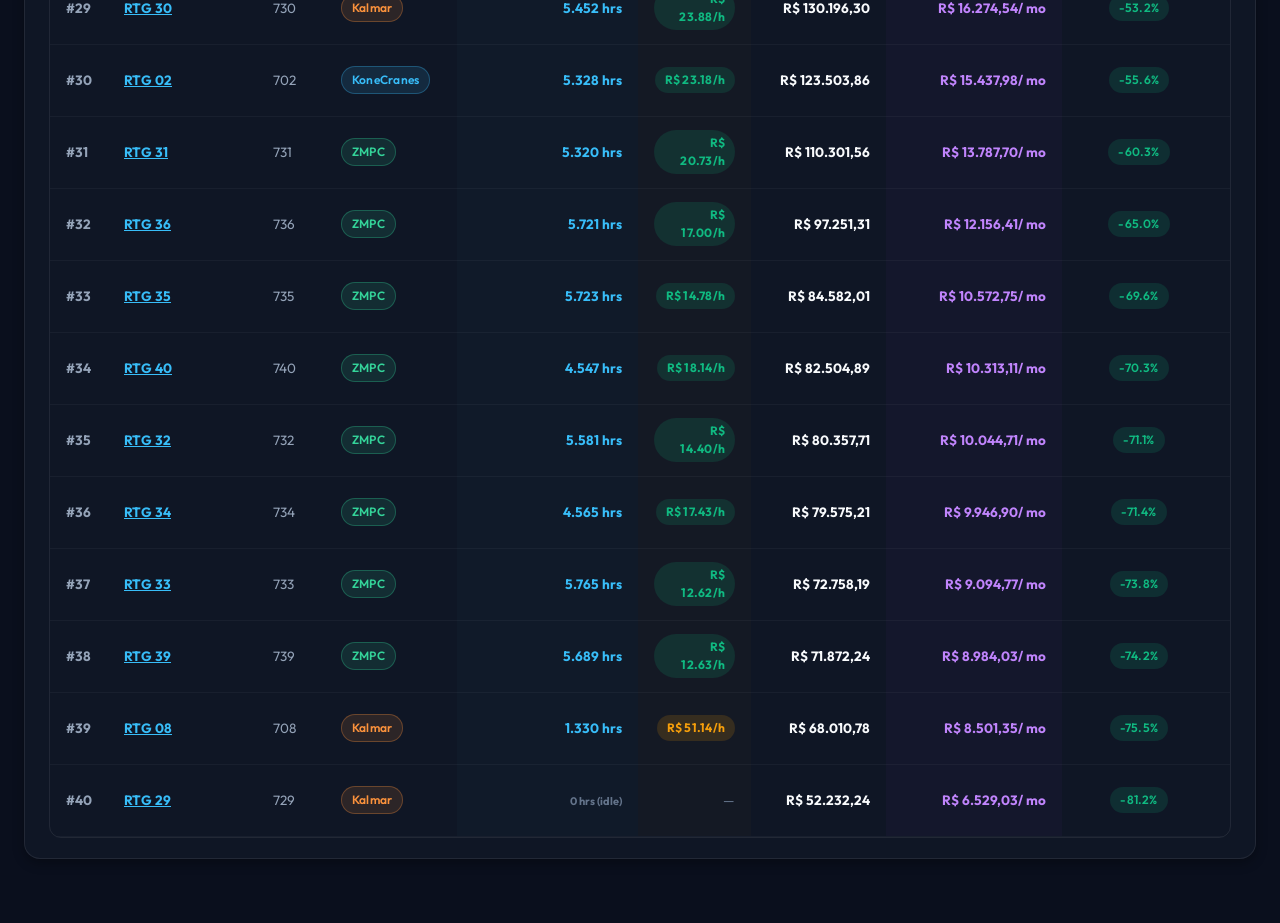
==== commit 7c066e26: "feat: adicionar opcao de idioma chines tradicional (CMPort / 招商港口)" ====
--- a/index.html
+++ b/index.html
@@ -85,7 +85,14 @@
       </div>
 
       <div class="header-actions">
-        <button class="btn btn-primary" id="lang-toggle-btn">&#127463;&#127479; Portugu&ecirc;s</button>
+        <div class="lang-selector-wrapper" style="display: inline-flex; align-items: center;">
+          <select id="lang-select" class="lang-select-control" title="Language / 語言 / Idioma">
+            <option value="en" selected>🇺🇸 English</option>
+            <option value="zh">🇭🇰 繁體中文</option>
+            <option value="pt">🇧🇷 Português</option>
+          </select>
+        </div>
+        <button class="btn btn-primary" id="lang-toggle-btn" style="display: none;">Language</button>
         <button class="btn btn-outline" id="theme-toggle-btn">&#9728;&#65039; Toggle Theme</button>
         <button class="btn btn-secondary" id="btn-view-plan">&#128214; Summary Plan</button>
         <button class="btn btn-secondary" id="btn-export-csv">&#128229; Download CSV</button>
--- a/styles.css
+++ b/styles.css
@@ -901,3 +901,32 @@
   font-size: 11px;
   color: #64748b;
 }
+
+/* Language Selector Dropdown */
+.lang-select-control {
+  background: linear-gradient(135deg, #0284c7, #0369a1);
+  color: #ffffff;
+  border: 1px solid rgba(255, 255, 255, 0.2);
+  border-radius: var(--radius-sm);
+  padding: 8px 14px;
+  font-size: 13px;
+  font-weight: 700;
+  cursor: pointer;
+  outline: none;
+  transition: all 0.15s ease;
+  box-shadow: 0 4px 12px rgba(14, 165, 233, 0.3);
+  font-family: inherit;
+}
+
+.lang-select-control:hover {
+  background: linear-gradient(135deg, #0369a1, #0284c7);
+  box-shadow: 0 6px 16px rgba(14, 165, 233, 0.45);
+}
+
+.lang-select-control option {
+  background: #0f172a;
+  color: #f8fafc;
+  font-weight: 600;
+  padding: 8px;
+}
+
